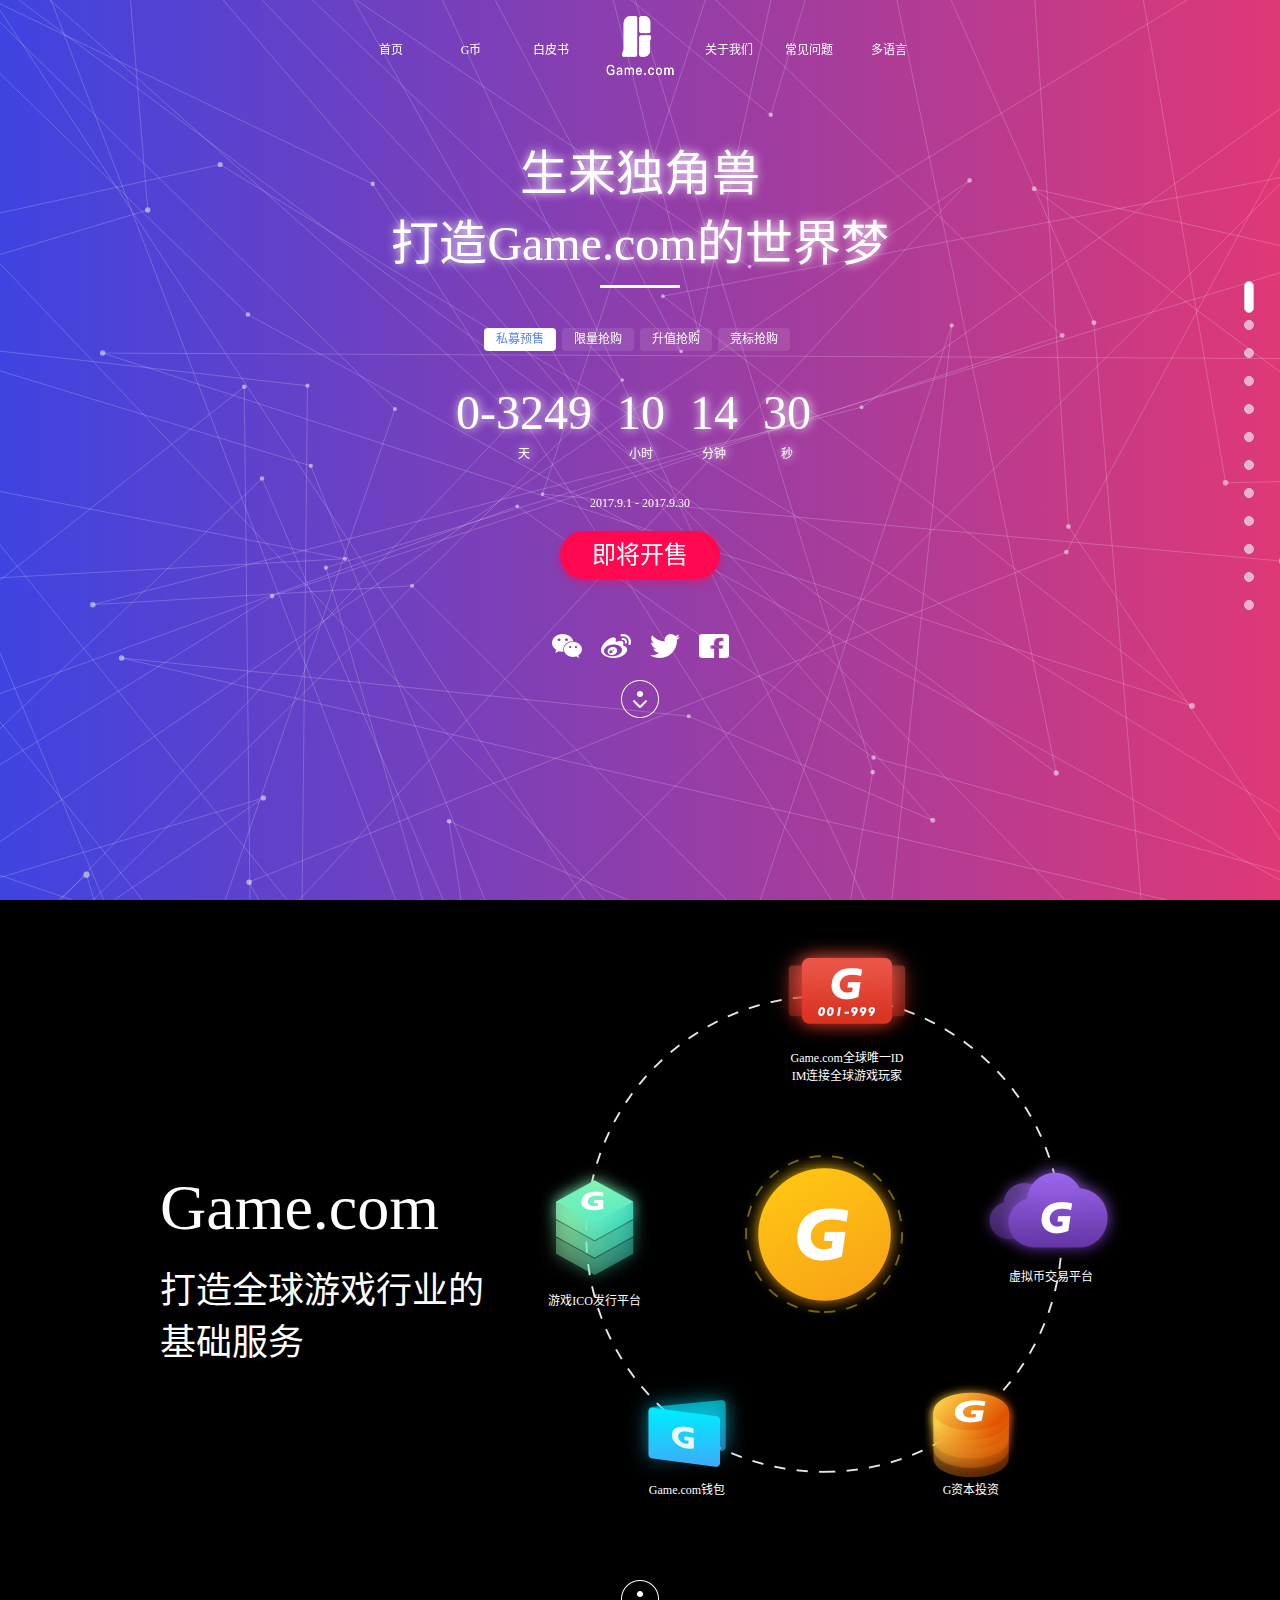
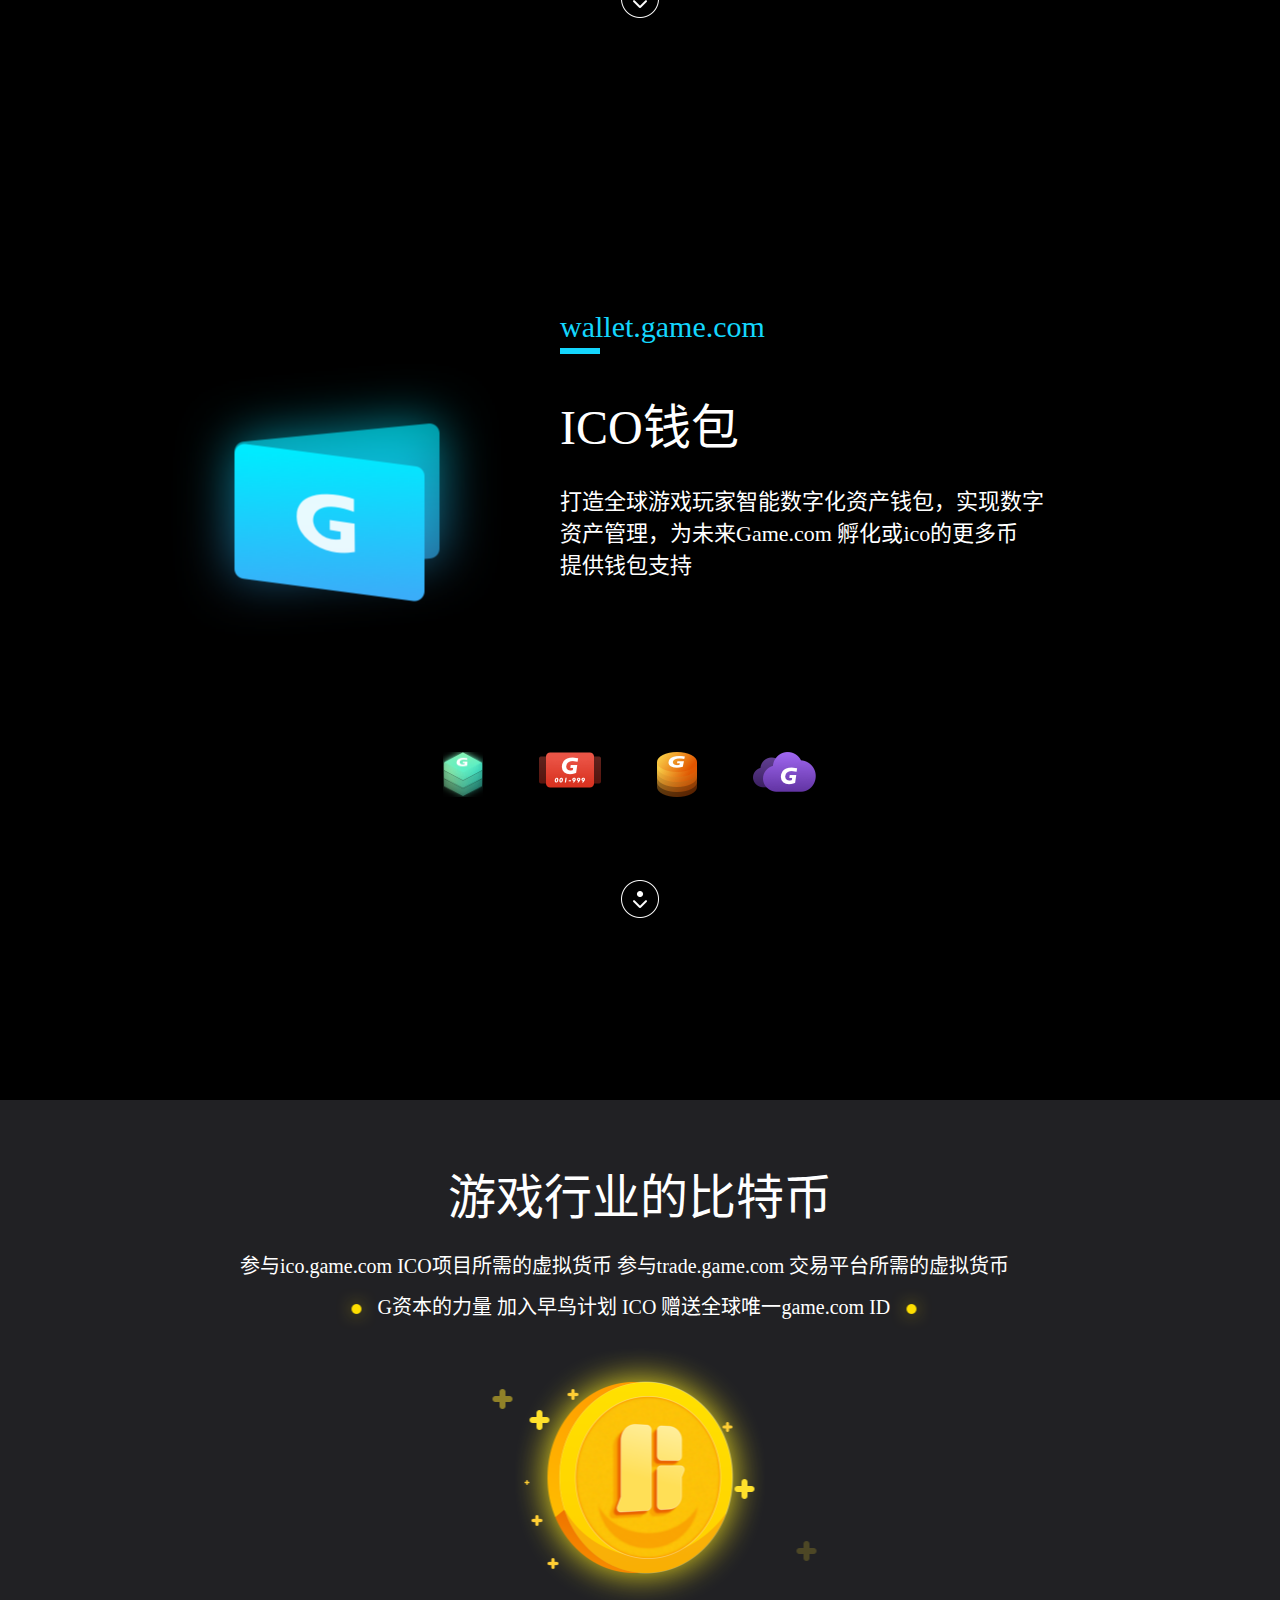
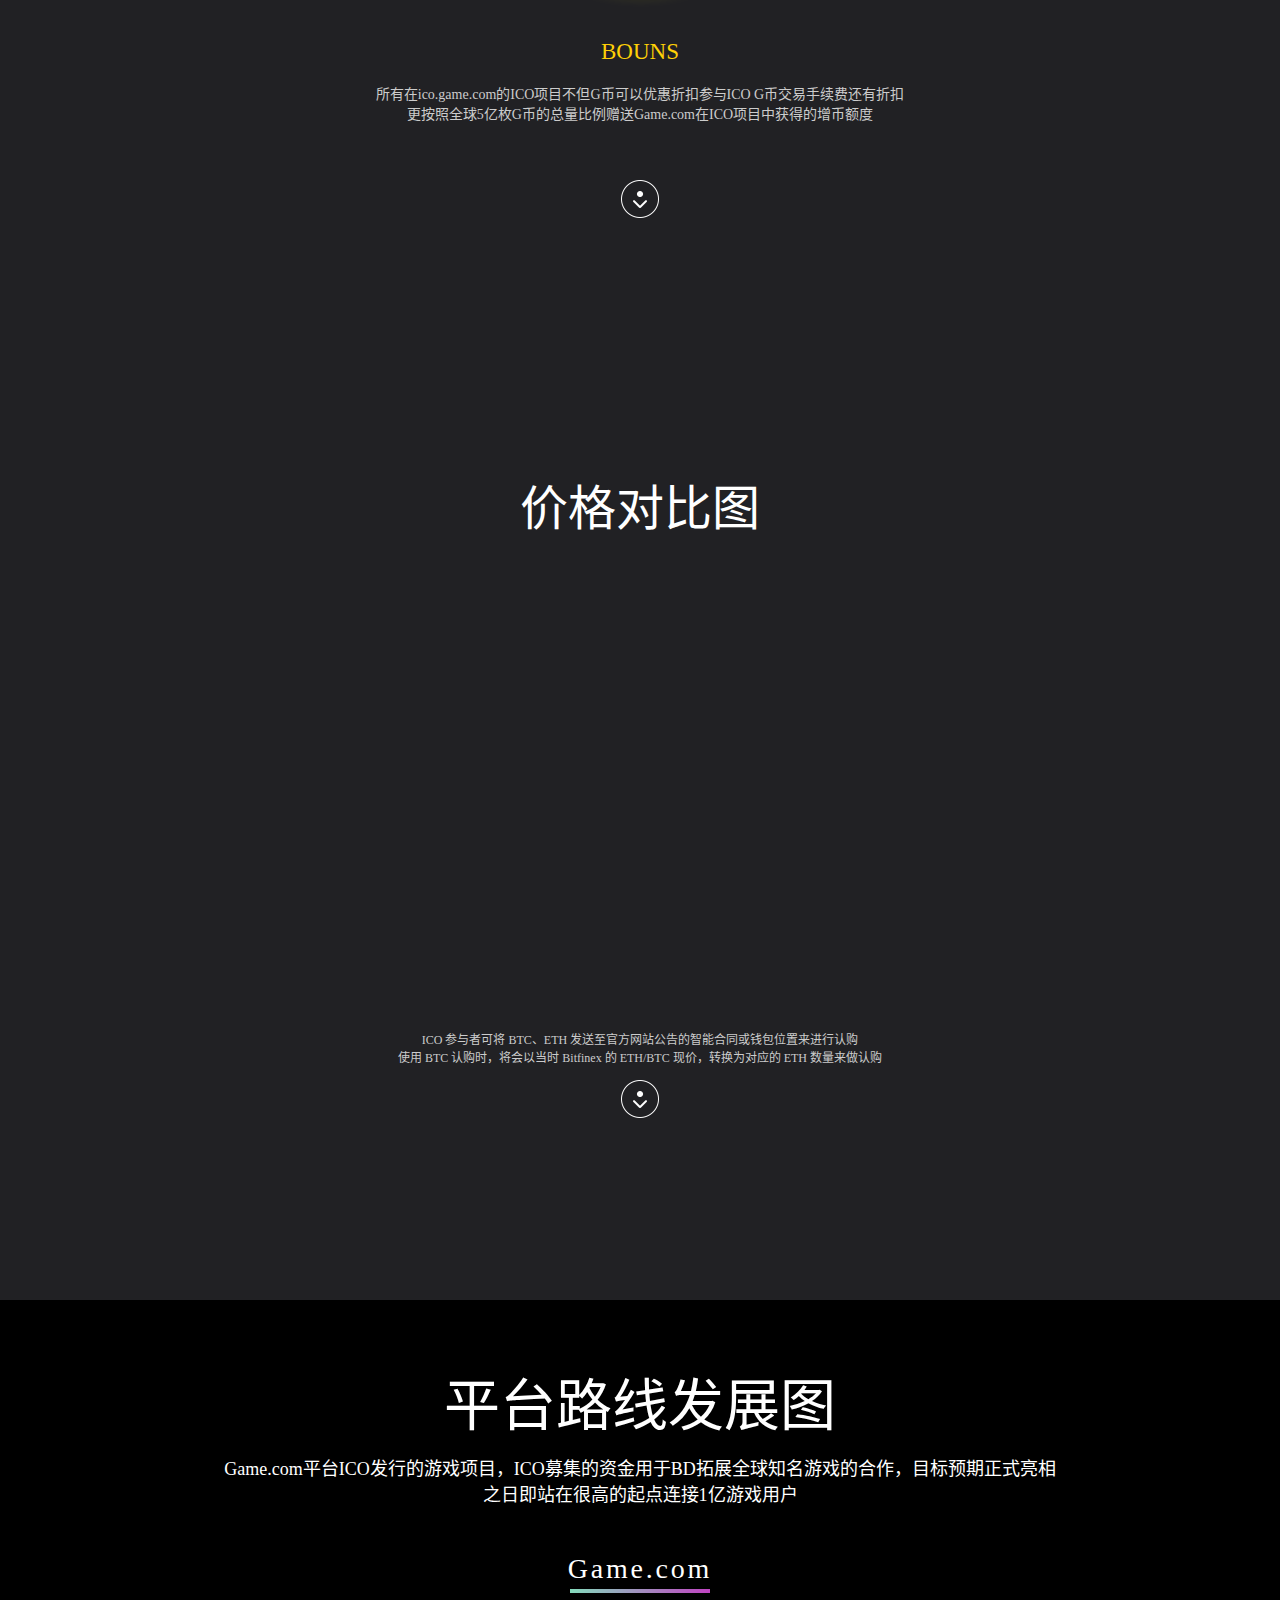
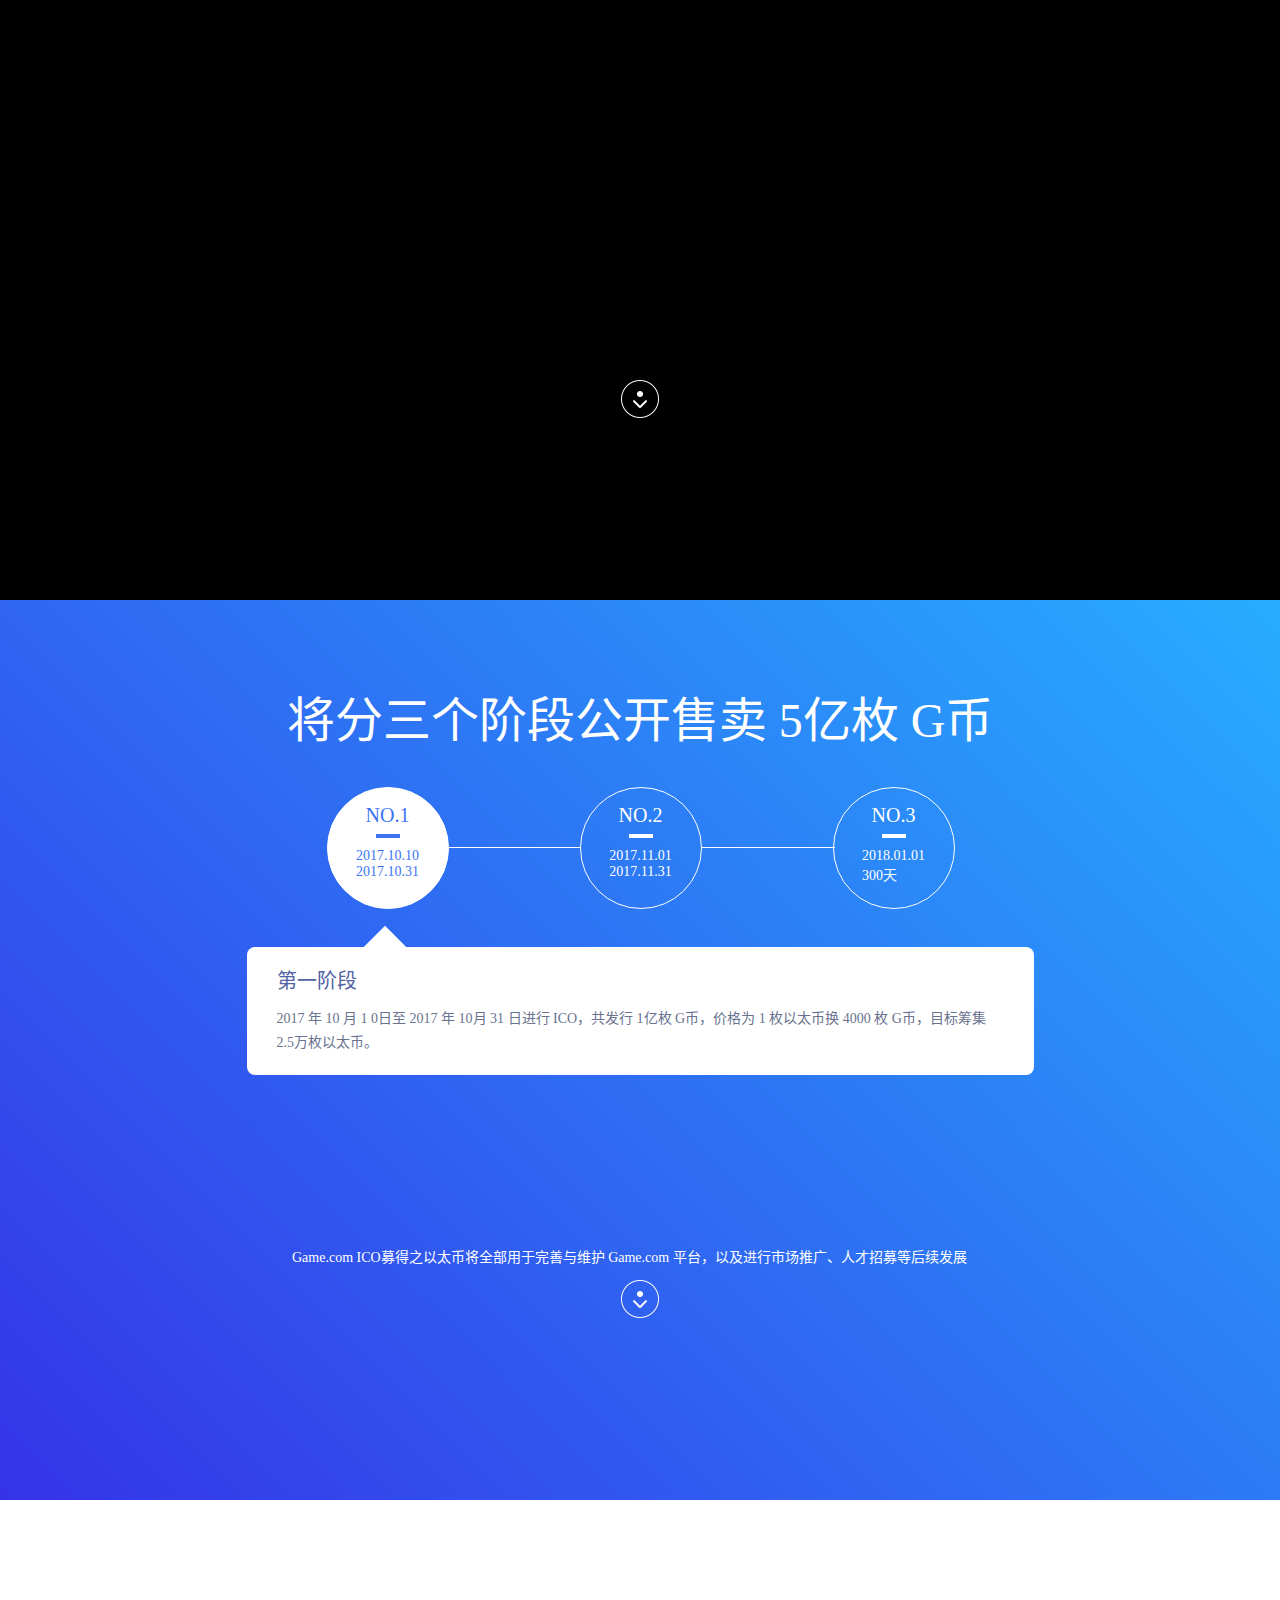
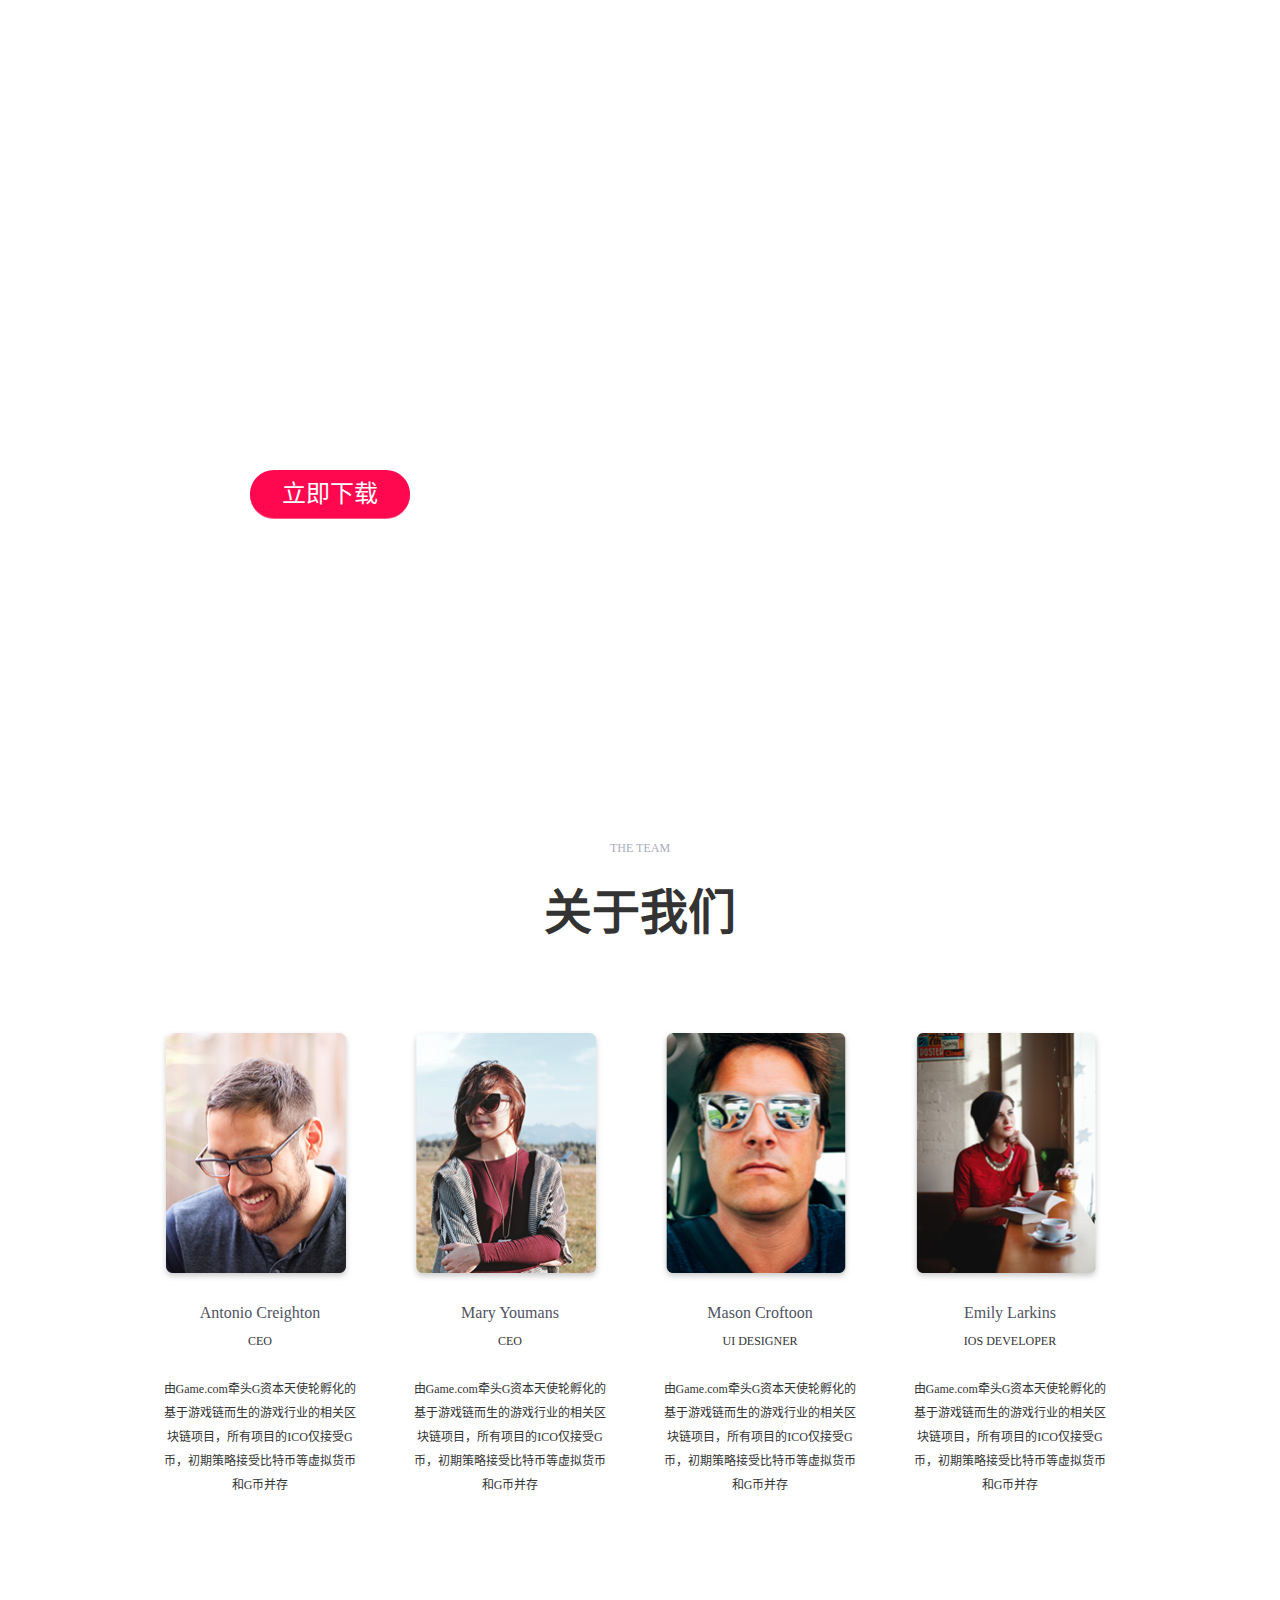
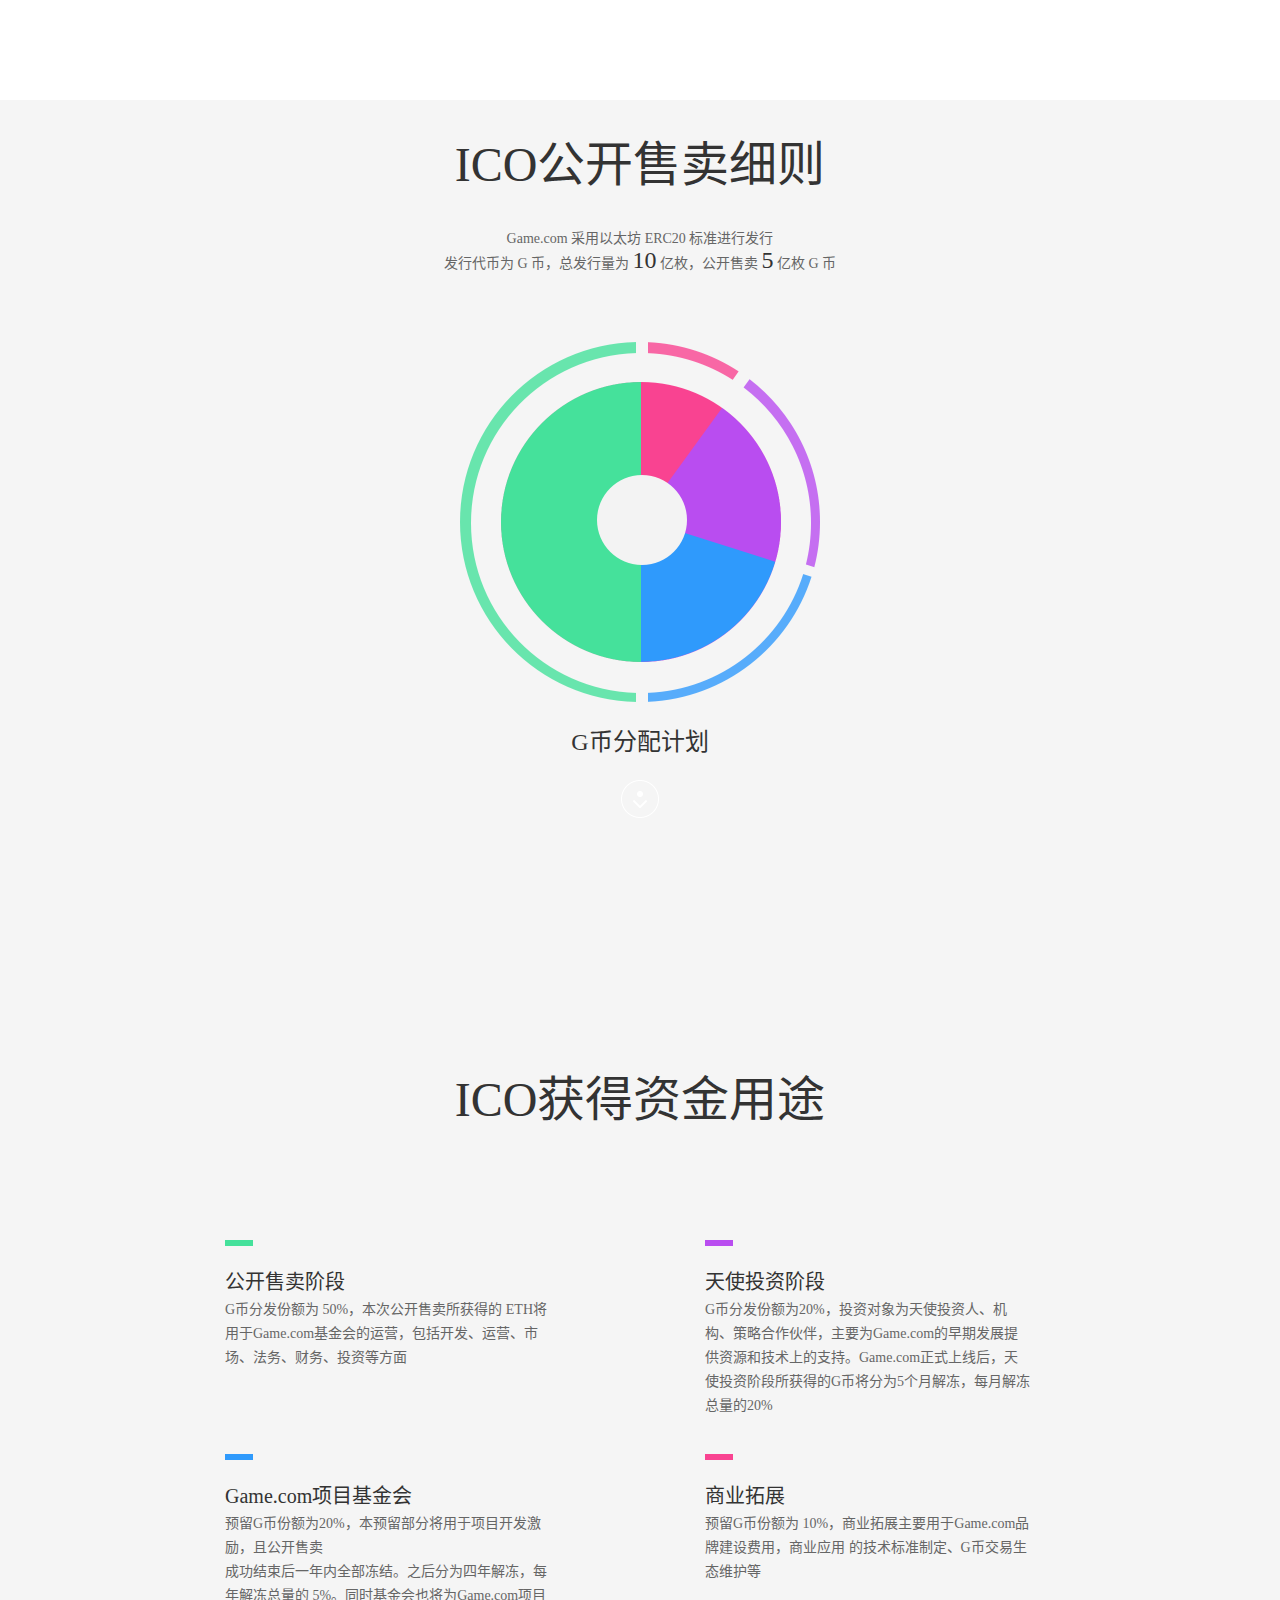
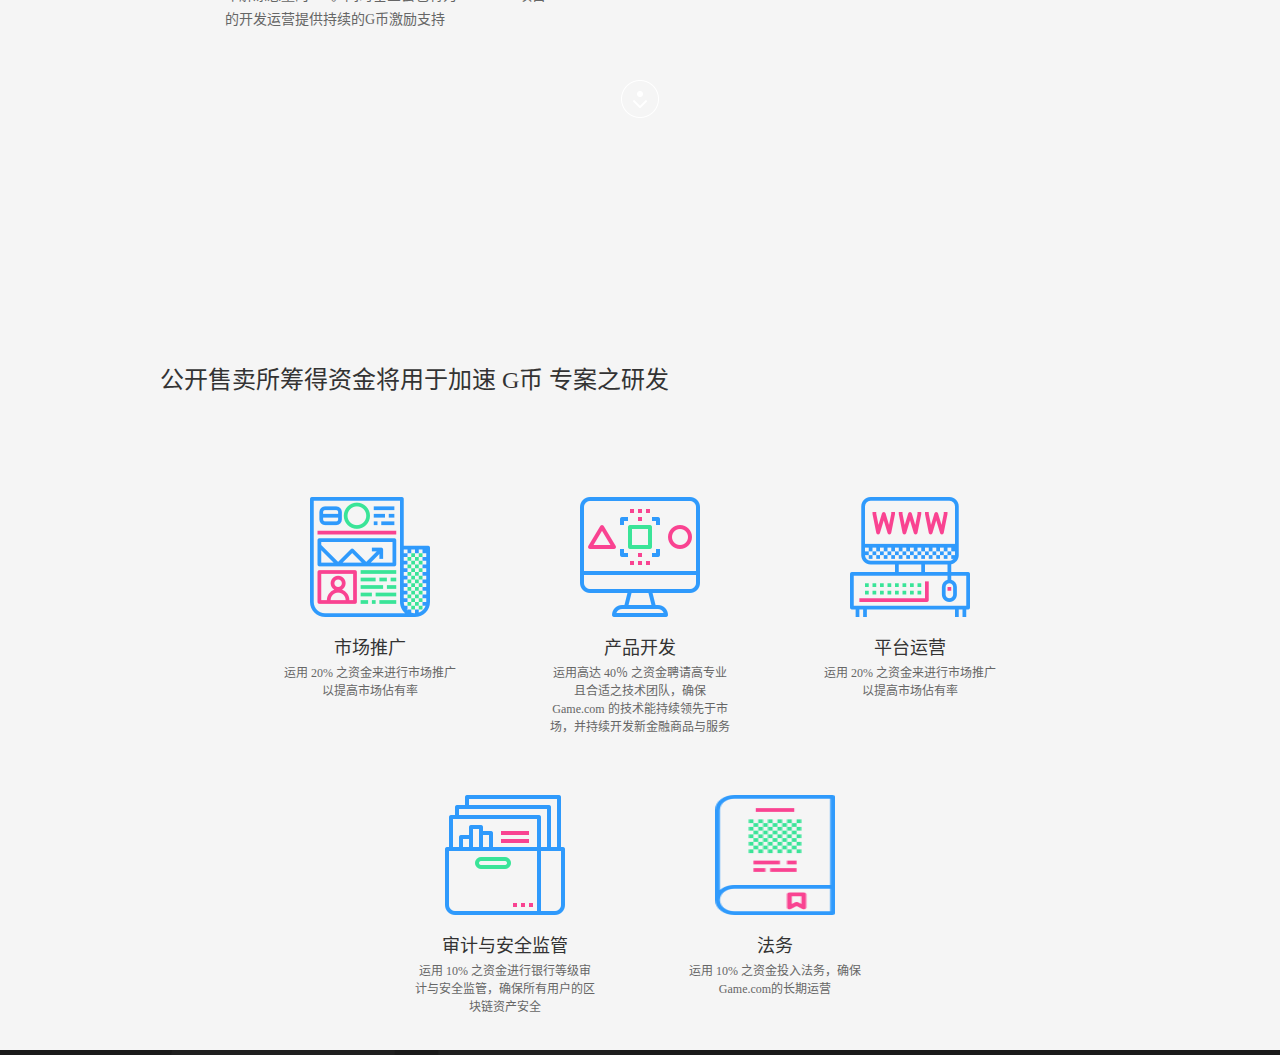
==== test.html @ 000123cc "修改首页无法点击bug" ====
<!DOCTYPE html><html lang="zh-CN"><head>    <meta charset="utf-8">    <title>Game.com</title>    <link rel="shortcut icon" href="img/bitbug_favicon.ico" />    <link rel="stylesheet" href="lib/jquery.fullPage.css">    <link rel="stylesheet" href="css/index.css">    <link rel="stylesheet" href="css/edit.css">    <link rel="stylesheet" href="lib/eff/css/canvasEff.css">    <script src="lib/jquery.min.js"></script>    <script src="js/jquery-ui-1.10.3.min.js"></script>    <script src="js/jquery.fullPage.min.js"></script>    <!--特效引用部分-->    <script src="lib/eff/js/three.min.js"></script>    <script src="lib/eff/js/projector.js"></script>    <script src="lib/eff/js/canvas-renderer.js"></script></head><body style="font-family: 'PingFang SC'"><!--第一屏--><div class="section section1 canvas-wrap" id="section0">    <div class="canvas-content w">        <ul class="clearfix nav1">            <li><a href="javascript:;">首页</a></li>            <li><a href="#page3">G币</a></li>            <li><a href="#page8">白皮书</a></li>            <li class="logo">                <a href="javascript:;" class="clearfix">                    <img src="img/index_img/logo.png" height="60" width="68"/>                </a>            </li>            <li><a href="#page9">关于我们</a></li>            <li><a href="javascript:;">常见问题</a></li>            <li><a href="javascript:;">多语言</a></li>        </ul>        <p class="a">            生来独角兽<br>打造Game.com的世界梦            <span class="line"></span>        </p>        <div class="buy a">            <ul class="clearfix a">                <li class="buy1 active" data-type="1">私募预售</li>                <li class="buy2" data-type="2">限量抢购</li>                <li class="buy3" data-type="3">升值抢购</li>                <li class="buy4" data-type="4">竞标抢购</li>            </ul>        </div>        <div class="time" style="font-family: 'Gill Sans'">            <ul class="clearfix mmm">                <li>                    <p class="day t"></p>                    <p class="text">天</p>                </li>                <li>                    <p class="hour t"></p>                    <p class="text">小时</p>                </li>                <li>                    <p class="min t"></p>                    <p class="text">分钟</p>                </li>                <li>                    <p class="sec t"></p>                    <p class="text">秒</p>                </li>            </ul>        </div>        <div class="dur mmm">2017.9.1 - 2017.9.30</div>        <div class="buyBtn">即将开售</div>        <div class="share">            <a href="javascript:;"><img src="img/index_img/weixin.png" height="24" width="30"/></a>            <a href="javascript:;"><img src="img/index_img/weibo.png" height="24" width="30"/></a>            <a href="javascript:;"><img src="img/index_img/twitter.png" height="24" width="30"/></a>            <a href="javascript:;"><img src="img/index_img/facebook.png" height="24" width="30"/></a>        </div>        <div class="next">            <a href="#page2">                <img src="img/index_img/next.png" height="38" width="38"/>            </a>        </div>    </div>    <div id="canvas" class="gradient"></div></div><!--第二屏--><div class="section section2" id="section1">    <div class="w">        <div class="p2-t">            <p class="url" style="font-family: 'Gill Sans'">Game.com</p>            <p class="info">打造全球游戏行业的 <br>                基础服务</p>        </div>        <div class="round">            <div class="quanB">                <img class="qB" src="img/index_img/quanB.png" height="478" width="478"/>                <a class="clearfix r6" href="#">                    <img src="img/index_img/p3/center.png" height="170" width="170"/>                </a>                <div class="quanS"><img class="qS" src="img/index_img/quanS.png" height="158" width="159"/>                </div>            </div>            <a class="clearfix r1" href="#page3">                <img src="img/index_img/p3/game.png" height="113" width="164"/>                <p>                    Game.com全球唯一ID <br>                    IM连接全球游戏玩家                </p>            </a>            <a class="clearfix r2" href="#page3">                <img src="img/index_img/p3/cloud.png" height="112" width="149"/>                <p>                    虚拟币交易平台                </p>            </a>            <a class="clearfix r3" href="#page3">                <img src="img/index_img/p3/trade.png" height="99" width="98"/>                <p>                    G资本投资                </p>            </a>            <a class="clearfix r4" href="#page3">                <img src="img/index_img/p3/wallet.png" height="103" width="124"/>                <p>                    Game.com钱包                </p>            </a>            <a class="clearfix r5" href="#page3">                <img src="img/index_img/p3/platform.png" height="127" width="115"/>                <p>                    游戏ICO发行平台                </p>            </a>        </div>    </div>    <div class="next">        <a href="#page3">            <img src="img/index_img/next.png" height="38" width="38"/>        </a>    </div></div><!--第三屏--><div class="section section3" id="section2">    <div class="w clearfix">        <!--1-->        <div class="detail dt-wallet">            <div class="logo">                <img src="img/index_img/logo2/wallet.png" height="273" width="333"/>            </div>            <div class="url">                wallet.game.com                <div class="line"></div>            </div>            <div class="title">                ICO钱包            </div>            <div class="info">                打造全球游戏玩家智能数字化资产钱包，实现数字                <br>                资产管理，为未来Game.com 孵化或ico的更多币                <br>                提供钱包支持            </div>        </div>        <!--2-->        <div class="detail dt-ico des">            <div class="logo">                <img src="img/index_img/logo2/ico.png" height="328" width="294"/>            </div>            <div class="url" style="color: #64EEBE">                ico.game.com                <div class="line" style="background-color: #64EEBE"></div>            </div>            <div class="title">                游戏ICO平台            </div>            <div class="info">                由Game.com牵头G资本天使轮孵化的基于游戏链 <br>                而生的游戏行业的相关区块链项目，所有项目的 <br>                ICO仅接受G币，初期策略接受比特币等虚拟货币 <br>                和G币并存，但G币有8-9折优惠特权            </div>        </div>        <!--3-->        <div class="detail dt-im des">            <div class="logo">                <img src="img/index_img/logo2/im.png" height="242" width="350"/>            </div>            <div class="url" style="color: #E95344">                im.game.com                <div class="line" style="background-color: #E95344"></div>            </div>            <div class="title">                基于游戏链            </div>            <div class="info">                Game.com IM 乐乐 - 游戏连接你我。发出BP，打 <br>                造全球最大游戏IM，用Game.com全球唯一i <br>                d统一全球游戏玩家。连接全球Game Connect，成为 <br>                h5手游的最大分发中心。该项目由G资本领投，并 <br>                在游戏链的ICO平台上进行ICO，发行Game币同 <br>                步在游戏链的交易平台实现同步可交易。            </div>        </div>        <!--4-->        <div class="detail dt-vc des">            <div class="logo">                <img src="img/index_img/logo2/vc.png" height="210" width="210"/>            </div>            <div class="url" style="color: #F7BC3D">                vc.game.com                <div class="line" style="background-color: #F7BC3D"></div>            </div>            <div class="title">                投资布局            </div>            <div class="info">                G资本投资游戏专项投资基金：投资游戏行业的相 <br>                关项目和游戏，为Game.com游戏链持续不断的增 <br>                加价值。            </div>        </div>        <!--5-->        <div class="detail dt-trade des">            <div class="logo">                <img src="img/index_img/logo2/trade.png" height="239" width="320"/>            </div>            <div class="url" style="color: #691BD6">                trade.game.com                <div class="line" style="background-color: #691BD6"></div>            </div>            <div class="title">                交易平台            </div>            <div class="info">                打造全球游戏数字化资产的交易平台，当然也支持 <br>                比特币等主旋律虚拟货币，支持自身G币的交易， <br>                以及为未来Game.com 孵化或ico的更多币提供交 <br>                易支持服务（此处孵化ico的项目币主推G币作为主 <br>                流虚拟货币进行交易）。与海内外各交易平台形成 <br>                共生共赢的关系基础。            </div>        </div>        <div class="list clearfix">            <div class="wallet des" id="icon_wallet">                <img src="img/index_img/logo3/wallet.png" height="43" width="49"/>            </div>            <div class="ic" id="icon_ico">                <img src="img/index_img/logo3/ico.png" height="45" width="40"/></div>            <div class="im" id="icon_im">                <img src="img/index_img/logo3/im.png" height="36" width="62"/>            </div>            <div class="vc" id="icon_vc">                <img src="img/index_img/logo3/vc.png" height="45" width="40"/>            </div>            <div class="trade" id="icon_trade">                <img src="img/index_img/logo3/trade.png" height="40" width="63"/>            </div>        </div>    </div>    <div class="next">        <a href="#page4">            <img src="img/index_img/next.png" height="38" width="38"/>        </a>    </div></div><!--第四屏--><div class="section section4" id="section3">    <div class="w clearfix">        <div class="title">            游戏行业的比特币        </div>        <div class="info1">            参与ico.game.com ICO项目所需的虚拟货币 参与trade.game.com 交易平台所需的虚拟货币        </div>        <div class="info2">            <img src="img/whitepage/yellowDot.png" height="42" width="42"/>G资本的力量 加入早鸟计划 ICO 赠送全球唯一game.com            ID<img src="img/whitepage/yellowDot.png" height="42" width="42"/>        </div>        <div class="coin">            <img src="img/whitepage/byteCoin.png" height="261"/>            <img class="b b1" src="img/whitepage/bling/b1.png" height="20" width="20"/>            <img class="b b2" src="img/whitepage/bling/b2.png" height="5" width="5"/>            <img class="b b3" src="img/whitepage/bling/b3.png" height="11" width="11"/>            <img class="b b4" src="img/whitepage/bling/b4.png" height="20" width="20"/>            <img class="b b5" src="img/whitepage/bling/b5.png" height="11" width="11"/>            <img class="b b6" src="img/whitepage/bling/b6.png" height="11" width="11"/>            <img class="b b7" src="img/whitepage/bling/b7.png" height="10" width="10"/>            <img class="b b8" src="img/whitepage/bling/b8.png" height="20" width="20"/>            <img class="b b9" src="img/whitepage/bling/b9.png" height="20" width="20"/>        </div>        <div class="info3">            BOUNS        </div>        <div class="info4">            所有在ico.game.com的ICO项目不但G币可以优惠折扣参与ICO G币交易手续费还有折扣 <br>            更按照全球5亿枚G币的总量比例赠送Game.com在ICO项目中获得的增币额度        </div>        <div class="next">            <a href="#page5">                <img src="img/index_img/next.png" height="38" width="38"/>            </a>        </div>    </div></div><!--第五屏--><div class="section section5" id="section4">    <div class="w clearfix">        <div class="title">            价格对比图        </div>        <div class="charts">            <div class="tc">                <img src="img/table/t1.png" height="389" width="40"/>                <img src="img/table/t2.png" height="299" width="40"/>                <img src="img/table/t3.png" height="189" width="40"/>                <img src="img/table/t4.png" height="104" width="40"/>                <img src="img/table/t5.png" height="59" width="40"/>                <img src="img/table/t6.png" height="69" width="40"/>                <img src="img/table/t7.png" height="104" width="40"/>                <img src="img/table/t8.png" height="204" width="40"/>                <img src="img/table/t9.png" height="299" width="40"/>                <img src="img/table/t10.png" height="389" width="40"/>            </div>        </div>        <div class="info">            ICO 参与者可将 BTC、ETH 发送至官方网站公告的智能合同或钱包位置来进行认购 <br>            使用 BTC 认购时，将会以当时 Bitfinex 的 ETH/BTC 现价，转换为对应的 ETH 数量来做认购        </div>        <div class="next">            <a href="#page6">                <img src="img/index_img/next.png" height="38" width="38"/>            </a>        </div>    </div></div><!--第六屏--><div class="section section6" id="section5">    <div class="w clearfix">        <div class="title">            平台路线发展图        </div>        <div class="info">            Game.com平台ICO发行的游戏项目，ICO募集的资金用于BD拓展全球知名游戏的合作，目标预期正式亮相之日即站在很高的起点连接1亿游戏用户        </div>        <div class="url" style="font-family: 'Gill Sans'">            Game.com        </div>        <div class="line">            <img src="img/index_img/line-g.png" height="4" width="140"/>        </div>    </div>    <div class="route f">        <div class="wl">            <img src="img/whitepage/wanL.png" height="96" width="1440"/>        </div>        <div class="stT st1">            <img src="img/whitepage/arrT.png" height="142" width="5"/>            <div class="info1">                2017.8            </div>            <div class="info2">                启动阶段            </div>        </div>        <div class="stB st2">            <img src="img/whitepage/arrB.png" height="136" width="5"/>            <div class="info1">                2017.9            </div>            <div class="info2">                ICO官网预热发布上线            </div>        </div>        <div class="stT st3">            <img src="img/whitepage/arrT.png" height="142" width="5"/>            <div class="info1">                2017.10            </div>            <div class="info2">                G资本正式运作            </div>        </div>        <div class="stB st4">            <img src="img/whitepage/arrB.png" height="136" width="5"/>            <div class="info1">                2017.12            </div>            <div class="info2">                Game.com平台发布，含ICO发行平台、虚 <br>                拟币交易平台、虚拟币钱包正式发布试运营            </div>        </div>        <div class="stT st5">            <img src="img/whitepage/arrT.png" height="142" width="5"/>            <div class="info1">                2018.1.1            </div>            <div class="info2">                Game.com平台全球正式运营            </div>        </div>        <div class="stB st6">            <img src="img/whitepage/arrB.png" height="136" width="5"/>            <div class="info1">                2018.3.15            </div>            <div class="info2">                Game.com IM连接全球游戏玩家 <br>                试运营版本发布            </div>        </div>        <div class="stT st7">            <img src="img/whitepage/arrT.png" height="142" width="5"/>            <div class="info1">                2018.8.8            </div>            <div class="info2">                Game.com IM连接全球游戏玩家 <br>                正式发布通过G资本孵化投资 <br>                的游戏            </div>        </div>    </div>    <div class="next">        <a href="#page7">            <img src="img/index_img/next.png" height="38" width="38"/>        </a>    </div></div><!--第七屏--><div class="section section7" id="section6">    <div class="w clearfix">        <div class="title">            将分三个阶段公开售卖 5亿枚 G币        </div>        <div class="sel">            <div class="sel1 active">                <div class="no">                    NO.1                </div>                <div class="line"></div>                <div class="time">                    2017.10.10 <br>                    2017.10.31                </div>            </div>            <div class="sel2 sil">                <div class="no">                    NO.2                </div>                <div class="line"></div>                <div class="time">                    2017.11.01 <br>                    2017.11.31                </div>            </div>            <div class="sel3 sil">                <div class="no">                    NO.3                </div>                <div class="line"></div>                <div class="time">                    2018.01.01 <br>                    300天                </div>            </div>        </div>        <div class="line1"></div>        <div class="line2"></div>        <div class="container">            <div class="text clearfix t1 active">                <div class="title1">                    第一阶段                </div>                <div class="info">                    2017 年 10 月 1 0日至 2017 年 10月 31 日进行 ICO，共发行 1亿枚 G币，价格为 1 枚以太币换 4000 枚 G币，目标筹集2.5万枚以太币。                </div>            </div>            <div class="text clearfix t2">                <div class="title1">                    第二阶段                </div>                <div class="info">                    2017 年 11 月 1 日至 2017 年 11月 31 日进行 ICO，首日价格为 1 枚以太币换 3000 枚 G币，30 天内随时间线性升值至 1 枚以太币可兑换 1500 枚G币。于此期间，共发行 1亿枚 G币。                </div>            </div>            <div class="text clearfix t3">                <div class="title1">                    第三阶段                </div>                <div class="info">                    2018 年 1月 1 日起进行为期 300 天的全球公开ICO竞标。每日固定发行 100 万枚 G币，此期间共发行 3亿枚                    G币。每天的G币分配数量按照当天的总参与以太币数量进行平均分配。分配公式为：（当日投入以太币/当日总投入以太币）*100万枚G币。 每天可以购买当天及未来七天的竞标。                </div>                <div class="li">                    <ul>                        <li>若 1月 1 日有 1000 位竞标者各投入 1 枚以太币，总共收到 1000 枚以太币，则当日将由该 1000 位竞标者均分 100 万枚 G币。</li>                        <li>若 1月 1 日有 1000 位竞标者各投入 1 枚以太币，总共收到 1000 枚以太币，则当日将由该 1000 位竞标者均分 100 万枚 G币。</li>                    </ul>                </div>            </div>        </div>        <div class="tri"></div>        <div class="fu">            Game.com ICO募得之以太币将全部用于完善与维护 Game.com 平台，以及进行市场推广、人才招募等后续发展        </div>    </div>    <div class="next">        <a href="#page8">            <img src="img/index_img/next.png" height="38" width="38"/>        </a>    </div></div><!--第八屏--><div class="section section8" id="section7">    <div class="w clearfix">        <div class="title">            游戏ICO白皮书        </div>        <div class="info">            由Game.com牵头G资本天使轮孵化的基于游戏链而生的游戏行业的相关区块链项目，所有项目的ICO仅接受G币，初期策略接受比特币等虚拟货币和G币并存，但G币有8-9折优惠特权        </div>        <div class="btn">            立即下载        </div>    </div>    <div class="next">        <a href="#page9">            <img src="img/index_img/next.png" height="38" width="38"/>        </a>    </div></div><!--第九屏--><div class="section section9" id="section8">    <div class="w clearfix">        <div class="info1">            THE TEAM        </div>        <div class="info2">            关于我们        </div>        <div class="abU">            <ul class="clearfix">                <li>                    <div class="i1">                        <img src="img/whitepage/m1.png" height="252" width="192"/>                    </div>                    <div class="i2">                        Antonio Creighton                    </div>                    <div class="i3">                        CEO                    </div>                    <div class="i4">                        由Game.com牵头G资本天使轮孵化的基于游戏链而生的游戏行业的相关区块链项目，所有项目的ICO仅接受G币，初期策略接受比特币等虚拟货币和G币并存                    </div>                </li>                <li>                    <div class="i1">                        <img src="img/whitepage/m2.png" height="252" width="193"/>                    </div>                    <div class="i2">                        Mary Youmans                    </div>                    <div class="i3">                        CEO                    </div>                    <div class="i4">                        由Game.com牵头G资本天使轮孵化的基于游戏链而生的游戏行业的相关区块链项目，所有项目的ICO仅接受G币，初期策略接受比特币等虚拟货币和G币并存                    </div>                </li>                <li>                    <div class="i1">                        <img src="img/whitepage/m3.png" height="252" width="192"/>                    </div>                    <div class="i2">                        Mason Croftoon                    </div>                    <div class="i3">                        UI DESIGNER                    </div>                    <div class="i4">                        由Game.com牵头G资本天使轮孵化的基于游戏链而生的游戏行业的相关区块链项目，所有项目的ICO仅接受G币，初期策略接受比特币等虚拟货币和G币并存                    </div>                </li>                <li>                    <div class="i1">                        <img src="img/whitepage/m4.png" height="252" width="192"/>                    </div>                    <div class="i2">                        Emily Larkins                    </div>                    <div class="i3">                        IOS DEVELOPER                    </div>                    <div class="i4">                        由Game.com牵头G资本天使轮孵化的基于游戏链而生的游戏行业的相关区块链项目，所有项目的ICO仅接受G币，初期策略接受比特币等虚拟货币和G币并存                    </div>                </li>            </ul>        </div>        <div class="next">            <a href="#page10">                <img src="img/index_img/next.png" height="38" width="38"/>            </a>        </div>    </div></div><!--第十屏--><div class="section section10" id="section9">    <div class="container">        <div class="info1">            ICO公开售卖细则        </div>        <div class="info">            Game.com 采用以太坊 ERC20 标准进行发行 <br>            发行代币为 G 币，总发行量为 <span>10</span> 亿枚，公开售卖 <span>5</span> 亿枚 G 币        </div>        <div class="info2">            <img src="img/table/chart.png" height="360" width="360"/>            <img class="t t1" src="img/whitepage/list/t1.png" height="100" width="171"/>            <img class="t t2" src="img/whitepage/list/t2.png" height="52" width="170"/>            <img class="t t3" src="img/whitepage/list/t3.png" height="54" width="168"/>            <img class="t t4" src="img/whitepage/list/t4.png" height="55" width="168"/>        </div>    </div>    <div class="next">        <a href="#page11">            <img src="img/index_img/next.png" height="38" width="38"/>        </a>    </div>    <div class="info3">        G币分配计划    </div></div><!--第十一屏--><div class="section section11" id="section10">    <div class="info1">        ICO获得资金用途    </div>    <div class="info2">        <div class="c1">            <div class="line" style="background-color:#45E19B"></div>            <div class="t1">公开售卖阶段</div>            <div class="t2">                G币分发份额为 50%，本次公开售卖所获得的 ETH将用于Game.com基金会的运营，包括开发、运营、市场、法务、财务、投资等方面            </div>        </div>        <div class="c2">            <div class="line" style="background-color:#B94DF0"></div>            <div class="t1">天使投资阶段</div>            <div class="t2">                G币分发份额为20%，投资对象为天使投资人、机构、策略合作伙伴，主要为Game.com的早期发展提供资源和技术上的支持。Game.com正式上线后，天使投资阶段所获得的G币将分为5个月解冻，每月解冻总量的20%            </div>        </div>        <div class="c3">            <div class="line" style="background-color:#2F9AFC"></div>            <div class="t1">Game.com项目基金会</div>            <div class="t2">                预留G币份额为20%，本预留部分将用于项目开发激励，且公开售卖 <br>                成功结束后一年内全部冻结。之后分为四年解冻，每年解冻总量的 5%。同时基金会也将为Game.com项目的开发运营提供持续的G币激励支持            </div>        </div>        <div class="c4">            <div class="line" style="background-color:#F94391"></div>            <div class="t1">商业拓展</div>            <div class="t2">                预留G币份额为 10%，商业拓展主要用于Game.com品牌建设费用，商业应用                的技术标准制定、G币交易生态维护等            </div>        </div>    </div>    <div class="next">        <a href="#page12">            <img src="img/index_img/next.png" height="38" width="38"/>        </a>    </div></div><!--第十二屏--><div class="section section12" id="section11">    <div class="container1">        <div class="wa clearfix">            <div class="info1">                公开售卖所筹得资金将用于加速 G币 专案之研发            </div>            <div class="info2">                <div class="use use1">                    <img src="img/use/u1.png" height="120" width="120"/>                    <div class="p1">                        市场推广                    </div>                    <div class="p2">                        运用 20% 之资金来进行市场推广以提高市场佔有率                    </div>                </div>                <div class="use use2">                    <img src="img/use/u2.png" height="120" width="120"/>                    <div class="p1">                        产品开发                    </div>                    <div class="p2">                        运用高达 40％ 之资金聘请高专业且合适之技术团队，确保 Game.com 的技术能持续领先于市场，并持续开发新金融商品与服务                    </div>                </div>                <div class="use use3">                    <img src="img/use/u3.png" height="120" width="120"/>                    <div class="p1">                        平台运营                    </div>                    <div class="p2">                        运用 20% 之资金来进行市场推广以提高市场佔有率                    </div>                </div>                <br>                <div class="use use4">                    <img src="img/use/u4.png" height="120" width="120"/>                    <div class="p1">                        审计与安全监管                    </div>                    <div class="p2">                        运用 10% 之资金进行银行等级审计与安全监管，确保所有用户的区块链资产安全                    </div>                </div>                <div class="use use5">                    <img src="img/use/u5.png" height="120" width="120"/>                    <div class="p1">                        法务                    </div>                    <div class="p2">                        运用 10% 之资金投入法务，确保Game.com的长期运营                    </div>                </div>            </div>            <div class="footer">                <div class="bgg clearfix">                    <img src="img/use/Group 38.png" height="400" width="476"/>                </div>                <div class="logo">                    <img src="img/use/logo.png" height="204" width="170"/>                </div>                <div class="sele clearfix">                    <a href="javascript:;">购买G币</a>                    <a href="#page4">关于G币</a>                    <a href="#page8">白皮书</a>                    <a href="#page9">团队介绍</a>                    <a href="javascript:;">常见问题</a>                </div>                <div class="cpr">                    Copyright ©2017 Game.com. All Rights Reserved.                </div>            </div>        </div>    </div></div><script src="lib/eff/js/3d-lines-animation.js"></script><script src="lib/eff/js/color.js"></script><script>    $(document).ready(function () {        var only5 = 1;        var only6 = 1;        var only10 = 1;        $.fn.fullpage({            anchors: ['page1', 'page2', 'page3', 'page4', 'page5', "page6", "page7", "page8", "page9", "page10", "page11","page12"],            navigation : true,            afterLoad: function (anchorLink, index) {                if (index == 5) {                    var $imgs = $(".tc img");                    // 这里写滑动之后的特效                    if(only5) {                        $imgs.each(function (index, item) {                            item.style.bottom = -item.height + "px";                            setTimeout(function () {                                $(item).animate({bottom:0},700)                            },index * 30)                        });                        only5 = 0;                    }                };                if (index == 6) {                    var $wl = $(".wl");                    var $st1 = $(".route .st1");                    var $st2 = $(".route .st2");                    var $st3 = $(".route .st3");                    var $st4 = $(".route .st4");                    var $st5 = $(".route .st5");                    var $st6 = $(".route .st6");                    var $st7 = $(".route .st7");                    if(only6) {                        $wl.animate({width:"100%"},1500,"linear",function () {                            $st1.fadeIn(300)                                .next().delay(500).fadeIn(300)                                .next().delay(1000).fadeIn(300)                                .next().delay(1500).fadeIn(300)                                .next().delay(2000).fadeIn(300)                                .next().delay(2500).fadeIn(300)                                .next().delay(3000).fadeIn(300)                        });                        only6 = 0;                    }                };                if (index == 10) {                    if(only10) {                        $("#section9 .t1").fadeIn(300)                            .next().delay(500).fadeIn(300)                            .next().delay(1000).fadeIn(300)                            .next().delay(1500).fadeIn(300);                        only10 = 0;                    }                }            },            onLeave: function (index, direction) {            }        });    });</script><script src="js/texiao.js"></script></body></html>
---- css/index.css ----
body,
ol,
ul,
h1,
h2,
h3,
h4,
h5,
h6,
p,
th,
td,
dl,
dd,
form,
fieldset,
legend,
input,
textarea,
select {
  margin: 0;
  padding: 0;
}
body {
  font: 12px "宋体", "Arial Narrow", HELVETICA;
  background: #fff;
  -webkit-text-size-adjust: 100%;
}
a {
  color: #fff;
  text-decoration: none;
}
a:hover {
  color: #fff;
}
em {
  font-style: normal;
}
li {
  list-style: none;
}
img {
  border: 0;
  vertical-align: middle;
}
table {
  border-collapse: collapse;
  border-spacing: 0;
}
p {
  word-wrap: break-word;
}
.w {
  margin: 0 auto;
  width: 960px;
  height: 100%;
}
.a {
  margin: 0 auto;
}
.f {
  width: 100%;
}
.clearfix {
  zoom: 1;
}
/*==for IE6/7 Maxthon2==*/
.clearfix :after {
  clear: both;
  content: '.';
  display: block;
  width: 0;
  height: 0;
  visibility: hidden;
}
.section {
  height: 100% !important;
  overflow: hidden;
}
#section0 {
  background-color: skyblue;
}
#section0 #canvas {
  width: 100%;
  height: 100%;
}
#section0 .canvas-content {
  width: 100%;
  height: 100%;
  padding-top: 0;
  position: relative;
}
#section0 .canvas-content .nav1 {
  height: 100px;
  margin: 0 auto;
  line-height: 100px;
  text-align: center;
  display: inline-block;
  background: url(http://ic.game.com/img/index_img/icon-nav.png) no-repeat;
  background-position-x: 14px;
  background-position-y: 48px;
  transition: all 1s;
}
#section0 .canvas-content .nav1 li {
  text-align: center;
  display: inline-block;
  width: 80px;
  float: left;
}
#section0 .canvas-content .nav1 li a {
  width: 100%;
  height: 100%;
  display: block;
  color: #fff;
  font-weight: 300;
}
#section0 .canvas-content .nav1 li a:hover {
  background-color: transparent;
}
#section0 .canvas-content .nav1 li a img {
  margin-bottom: 10px;
}
#section0 .canvas-content .nav1 li a:hover {
  text-decoration: none;
}
#section0 .canvas-content .nav1 .logo {
  width: 98px;
}
#section0 .canvas-content p {
  font-size: 48px;
  margin-top: 30px;
  position: relative;
  font-weight: 500;
  text-shadow: 1px 0 10px white;
}
#section0 .canvas-content p .line {
  width: 80px;
  height: 3px;
  background-color: #fff;
  position: absolute;
  left: 50%;
  margin-left: -40px;
  bottom: -14px;
}
#section0 .canvas-content .buy ul {
  text-align: center;
  display: inline-block;
  margin-top: 54px;
}
#section0 .canvas-content .buy ul li {
  text-align: center;
  width: 72px;
  height: 23px;
  line-height: 23px;
  border-radius: 4px;
  background-color: rgba(255, 255, 255, 0.1);
  float: left;
  font-size: 12px;
  margin-right: 6px;
  display: inline-block;
  cursor: pointer;
  font-weight: lighter;
}
#section0 .canvas-content .buy ul li:hover {
  background-color: rgba(255, 255, 255, 0.5);
}
#section0 .canvas-content .buy ul li.active {
  background-color: white;
  color: #5C84EE;
}
#section0 .canvas-content .time ul {
  display: inline-block;
  text-align: center;
  margin-left: 12px;
}
#section0 .canvas-content .time ul li {
  display: inline-block;
  text-align: center;
  float: left;
  margin-right: 25px;
}
#section0 .canvas-content .time ul li .t {
  font-size: 48px;
}
#section0 .canvas-content .time ul li .text {
  font-size: 12px;
  margin-top: 4px;
  font-weight: lighter;
}
#section0 .canvas-content .dur {
  font-size: 12px;
  margin-top: 30px;
  font-weight: lighter;
}
#section0 .canvas-content .buyBtn {
  width: 160px;
  height: 48px;
  border-radius: 24px;
  background-color: #FF0850;
  font-size: 24px;
  text-align: center;
  line-height: 48px;
  display: inline-block;
  margin-top: 20px;
  font-weight: 200;
  cursor: pointer;
  box-shadow: 0 4px 8px 0 rgba(255, 0, 74, 0.4);
}
#section0 .canvas-content .share {
  margin-top: 55px;
}
#section0 .canvas-content .share a {
  margin-left: 8px;
  margin-right: 8px;
}
#section1 {
  background-image: url(http://ic.game.com/img/index_img/img2.png);
  -webkit-background-size: cover;
  background-size: cover;
}
#section1 .w {
  position: relative;
  height: 100%;
}
#section1 .w .p2-t {
  position: absolute;
  top: 271px;
}
#section1 .w .p2-t .url {
  font-size: 64px;
  font-weight: 500;
}
#section1 .w .p2-t .info {
  margin-top: 16px;
  font-size: 36px;
  font-weight: 500;
}
#section1 .w .round {
  width: 550px;
  height: 550px;
  position: absolute;
  left: 425px;
  top: 95px;
}
#section1 .w .round .quanB {
  position: absolute;
}
#section1 .w .round .quanB .r6 {
  position: absolute;
  top: 50%;
  left: 50%;
  margin-top: -85px;
  margin-left: -85px;
}
#section1 .w .round .quanB .quanS {
  position: absolute;
  top: 50%;
  left: 50%;
  margin-top: -79px;
  margin-left: -79px;
}
#section1 .w .round .quanB .qB {
  animation: zhuan 30s infinite linear;
}
#section1 .w .round .quanB .qS {
  animation: zhuan2 10s infinite linear;
}
#section1 .w .round a {
  position: absolute;
  z-index: 2;
  text-align: center;
}
#section1 .w .round a p {
  color: #fff;
  position: absolute;
  font-size: 12px;
  left: 50%;
  transform: translateX(-50%);
  width: 120px;
  font-weight: 200;
}
#section1 .w .round .r1 {
  top: -60px;
  left: 180px;
}
#section1 .w .round .r2 {
  top: 160px;
  right: 10px;
}
#section1 .w .round .r3 {
  right: 115px;
  bottom: 65px;
}
#section1 .w .round .r4 {
  bottom: 65px;
  left: 40px;
}
#section1 .w .round .r5 {
  top: 169px;
  left: -48px;
}
#section2 {
  background-image: url(http://ic.game.com/img/index_img/img3.png);
  background-size: cover;
}
#section2 .w {
  height: 100%;
  position: relative;
}
#section2 .w .detail {
  width: 100%;
  height: 100%;
}
#section2 .w .detail .logo {
  position: absolute;
  left: 177px;
  top: 300px;
  transform: translateX(-50%) translateY(-50%);
}
#section2 .w .detail .url {
  font-size: 30px;
  color: #14D6FD;
  position: absolute;
  top: 110px;
  left: 400px;
}
#section2 .w .detail .url .line {
  width: 40px;
  height: 6px;
  background-color: #14D6FD;
  position: absolute;
  bottom: -10px;
}
#section2 .w .detail .title {
  position: absolute;
  font-size: 48px;
  left: 400px;
  top: 188px;
}
#section2 .w .detail .info {
  position: absolute;
  font-size: 22px;
  left: 400px;
  top: 283px;
  font-weight: 200;
}
#section2 .w .list {
  position: absolute;
  left: 283px;
  top: 552px;
}
#section2 .w .list div {
  transition: all 0.7s;
  margin-right: 56px;
  float: left;
  cursor: pointer;
}
#section2 .w .list div:hover {
  transform: scale(1.6);
}
#section3 {
  background-color: #212124;
}
#section3 .w {
  position: relative;
}
#section3 .w .title {
  font-size: 48px;
  top: 58px;
  font-weight: 500;
  position: absolute;
  left: 50%;
  transform: translateX(-50%);
}
#section3 .w .info1 {
  font-size: 20px;
  top: 150px;
  display: inline-block;
  font-weight: 100;
  position: absolute;
  left: 50%;
  transform: translateX(-50%);
  width: 800px;
}
#section3 .w .info2 {
  font-size: 20px;
  top: 188px;
  font-weight: 100;
  display: inline-block;
  position: absolute;
  left: 50%;
  transform: translateX(-50%);
  width: 609px;
}
#section3 .w .coin {
  position: absolute;
  left: 50%;
  transform: translateX(-50%);
  top: 247px;
}
#section3 .w .coin .b {
  position: absolute;
}
#section3 .w .coin .b1 {
  top: 42px;
  left: -20px;
  animation: bling 0.5s 0.15s infinite alternate;
}
#section3 .w .coin .b2 {
  top: 133px;
  left: 12px;
  animation: bling 0.5s 0.3s infinite alternate;
}
#section3 .w .coin .b3 {
  left: 19px;
  top: 168px;
  animation: bling 0.5s 0.45s infinite alternate;
}
#section3 .w .coin .b4 {
  top: 63px;
  left: 17px;
  animation: bling 0.5s 0.6s infinite alternate;
}
#section3 .w .coin .b5 {
  top: 211px;
  left: 35px;
  animation: bling 0.5s 0.75s infinite alternate;
}
#section3 .w .coin .b6 {
  left: 55px;
  top: 42px;
  animation: bling 0.5s 0.9s infinite alternate;
}
#section3 .w .coin .b7 {
  left: 210px;
  top: 75px;
  animation: bling 0.5s 1.05s infinite alternate;
}
#section3 .w .coin .b8 {
  top: 132px;
  left: 222px;
  animation: bling 0.5s 1.2s infinite alternate;
}
#section3 .w .coin .b9 {
  top: 194px;
  left: 284px;
  animation: bling 0.5s 1.35s infinite alternate;
}
#section3 .w .info3 {
  position: absolute;
  left: 50%;
  transform: translateX(-50%);
  top: 539px;
  font-size: 23px;
  color: #FED006;
  font-weight: 500;
}
#section3 .w .info4 {
  position: absolute;
  left: 50%;
  transform: translateX(-50%);
  font-size: 14px;
  top: 583px;
  text-align: center;
  color: #ccc;
  font-weight: 100;
  width: 537px;
}
#section4 {
  background-color: #212124;
}
#section4 .w {
  position: relative;
}
#section4 .w .title {
  position: absolute;
  left: 50%;
  transform: translateX(-50%);
  top: 69px;
  font-size: 48px;
}
#section4 .w .charts {
  position: absolute;
  left: 50%;
  transform: translateX(-50%);
  width: 910px;
  height: 482px;
  top: 136px;
  background-image: url(http://ic.game.com/img/table/tb.png);
  background-size: cover;
}
#section4 .w .charts .tc {
  position: absolute;
  height: 420px;
  width: 100%;
  top: 17px;
  overflow: hidden;
}
#section4 .w .charts .tc img {
  position: absolute;
}
#section4 .w .charts .tc img:nth-child(1) {
  left: 47px;
  bottom: -389px;
}
#section4 .w .charts .tc img:nth-child(2) {
  left: 127px;
  bottom: -299px;
}
#section4 .w .charts .tc img:nth-child(3) {
  left: 209px;
  bottom: -189px;
}
#section4 .w .charts .tc img:nth-child(4) {
  left: 290px;
  bottom: -104px;
}
#section4 .w .charts .tc img:nth-child(5) {
  left: 371px;
  bottom: -59px;
}
#section4 .w .charts .tc img:nth-child(6) {
  left: 478px;
  bottom: -69px;
}
#section4 .w .charts .tc img:nth-child(7) {
  left: 558px;
  bottom: -104px;
}
#section4 .w .charts .tc img:nth-child(8) {
  left: 638px;
  bottom: -204px;
}
#section4 .w .charts .tc img:nth-child(9) {
  left: 720px;
  bottom: -299px;
}
#section4 .w .charts .tc img:nth-child(10) {
  left: 802px;
  bottom: -389px;
}
#section4 .w .info {
  position: absolute;
  left: 50%;
  transform: translateX(-50%);
  top: 630px;
  font-size: 12px;
  color: #ccc;
  font-weight: 100;
  text-align: center;
  width: 500px;
}
#section5 {
  position: relative;
  background: url("http://ic.game.com/img/index_img/img4.png");
  background-size: cover;
}
#section5 .w {
  position: relative;
}
#section5 .w .title {
  font-size: 56px;
  position: absolute;
  top: 60px;
  left: 50%;
  transform: translateX(-50%);
}
#section5 .w .info {
  font-size: 18px;
  text-align: center;
  width: 842px;
  position: absolute;
  left: 50%;
  transform: translateX(-50%);
  top: 154px;
  font-weight: 100;
}
#section5 .w .url {
  font-size: 28px;
  letter-spacing: 2.79px;
  position: absolute;
  top: 253px;
  left: 50%;
  transform: translateX(-50%);
}
#section5 .w .line {
  position: absolute;
  top: 283px;
  left: 50%;
  transform: translateX(-50%);
}
#section5 .route {
  height: 200px;
  position: absolute;
  top: 392px;
}
#section5 .route .wl {
  position: absolute;
  top: 100px;
  overflow: hidden;
  width: 0;
}
#section5 .route .stT {
  display: none;
  position: absolute;
  top: -2px;
}
#section5 .route .stT img {
  position: absolute;
}
#section5 .route .stT .info1 {
  position: absolute;
  font-size: 18px;
  left: 18px;
  top: 24px;
}
#section5 .route .stT .info2 {
  font-size: 18px;
  position: absolute;
  left: 18px;
  top: 50px;
  width: max-content;
}
#section5 .route .stB {
  display: none;
  position: absolute;
  left: 100px;
  top: 136px;
}
#section5 .route .stB img {
  position: absolute;
}
#section5 .route .stB .info1 {
  position: absolute;
  font-size: 18px;
  left: 18px;
  top: 80px;
  font-family: "Lucida Grande" !important;
}
#section5 .route .stB .info2 {
  font-size: 18px;
  position: absolute;
  left: 18px;
  top: 104px;
  width: max-content;
}
#section5 .route .st1 {
  left: 80px;
}
#section5 .route .st1 .info2 {
  color: #82D5BE;
  width: 72px;
}
#section5 .route .st2 {
  left: 100px;
}
#section5 .route .st2 .info2 {
  color: #84DBBD;
  width: 176px;
}
#section5 .route .st3 {
  left: 256px;
}
#section5 .route .st3 .info2 {
  color: #82D5CB;
  width: 122px;
}
#section5 .route .st4 {
  left: 350px;
}
#section5 .route .st4 .info2 {
  color: #77CCD3;
  width: 344px;
}
#section5 .route .st5 {
  left: 490px;
}
#section5 .route .st5 .info2 {
  color: #75B9E1;
  width: 234px;
}
#section5 .route .st6 {
  left: 808px;
}
#section5 .route .st6 .info2 {
  color: #8786C8;
  width: 266px;
}
#section5 .route .st7 {
  left: 1061px;
  top: -29px;
}
#section5 .route .st7 .info2 {
  color: #C26BE6;
  width: 266px;
}
#section6 {
  background-image: linear-gradient(45deg, #3533E8 0%, #27ADFF 100%);
}
#section6 .w {
  position: relative;
  width: 787px;
  height: 100%;
}
#section6 .w .title {
  position: absolute;
  font-size: 48px;
  top: 81px;
  width: 100%;
  text-align: center;
}
#section6 .w .sel > div {
  width: 120px;
  height: 120px;
  border-radius: 50%;
  border: 1px solid white;
  font-weight: 200;
  position: absolute;
  top: 187px;
  cursor: pointer;
  transition: all 0.4s;
}
#section6 .w .sel > div.active {
  background: #fff;
  color: #3C74F4;
}
#section6 .w .sel > div.active .no {
  font-size: 20px;
  position: absolute;
  top: 16px;
  left: 50%;
  transform: translateX(-50%);
}
#section6 .w .sel > div.active .time {
  position: absolute;
  font-size: 14px;
  top: 60px;
  left: 50%;
  transform: translateX(-50%);
}
#section6 .w .sel > div.active .line {
  position: absolute;
  top: 46px;
  width: 24px;
  height: 4px;
  background-color: #3C74F4;
  left: 50%;
  transform: translateX(-50%);
}
#section6 .w .sel > div.sil .no {
  font-size: 20px;
  position: absolute;
  top: 16px;
  left: 50%;
  transform: translateX(-50%);
}
#section6 .w .sel > div.sil .time {
  position: absolute;
  font-size: 14px;
  top: 60px;
  left: 50%;
  transform: translateX(-50%);
}
#section6 .w .sel > div.sil .line {
  position: absolute;
  width: 24px;
  height: 4px;
  top: 46px;
  left: 50%;
  transform: translateX(-50%);
  background-color: #fff;
}
#section6 .w .sel > div.sil:hover {
  background-color: rgba(255, 255, 255, 0.1);
}
#section6 .w .sel .sel1 {
  left: 80px;
}
#section6 .w .sel .sel2 {
  left: 333px;
}
#section6 .w .sel .sel3 {
  left: 586px;
}
#section6 .w .line1 {
  position: absolute;
  width: 133px;
  height: 1px;
  background-color: #fff;
  left: 201px;
  top: 247px;
}
#section6 .w .line2 {
  position: absolute;
  width: 133px;
  height: 1px;
  background-color: #fff;
  left: 455px;
  top: 247px;
}
#section6 .w .container {
  position: absolute;
  width: 100%;
  background-color: #fff;
  border-radius: 8px;
  top: 347px;
  box-shadow: 0 6px 14px transparent;
  font-weight: 200;
  transition: all 1s;
  height: 128px;
  overflow: hidden;
}
#section6 .w .container .text {
  width: 100%;
  height: 100%;
  padding-left: 30px;
  padding-right: 42px;
  box-sizing: border-box;
}
#section6 .w .container .text div {
  display: none;
}
#section6 .w .container .text .title1 {
  margin-top: 20px;
  margin-bottom: 12px;
  line-height: 28px;
  font-size: 20px;
  color: #5161A2;
}
#section6 .w .container .text .info {
  font-size: 14px;
  line-height: 24px;
  color: #69728E;
}
#section6 .w .container .text .li {
  font-size: 14px;
  line-height: 24px;
  color: #69728E;
  margin-left: 17px;
  margin-top: 10px;
}
#section6 .w .container .text .li li {
  list-style: square outside url("http://ic.game.com/img/whitepage/dot.png");
}
#section6 .w .container .t1 div {
  display: block;
}
#section6 .w .tri {
  width: 30px;
  height: 30px;
  background-color: #fff;
  position: absolute;
  transform: rotate(45deg);
  transition: all 1s;
  top: 332px;
  left: 123px;
}
#section6 .w .fu {
  font-size: 14px;
  position: absolute;
  left: 50%;
  transform: translateX(-50%);
  top: 646px;
  width: 696px;
  font-weight: 200;
}
#section7 {
  background-color: #fff;
  position: relative;
}
#section7 .w {
  position: absolute;
  background: url(http://ic.game.com/img/whitepage/bg.png) no-repeat;
  background-size: cover;
  height: 596px;
  width: 928px;
  left: 50%;
  top: 50%;
  transform: translateX(-50%) translateY(-50%);
}
#section7 .w .title {
  position: absolute;
  font-size: 48px;
  left: 74px;
  top: 161px;
  line-height: 67px;
  font-weight: 500;
}
#section7 .w .info {
  font-weight: 100;
  position: absolute;
  left: 74px;
  top: 232px;
  font-size: 14px;
  width: 425px;
  line-height: 30px;
}
#section7 .w .btn {
  font-weight: 200;
  position: absolute;
  width: 160px;
  height: 48px;
  border-radius: 24px;
  background-color: #FF0850;
  box-shadow: 0 1px 0px #FF5886;
  font-size: 24px;
  text-align: center;
  line-height: 48px;
  left: 74px;
  top: 418px;
}
#section8 {
  background-color: #fff;
}
#section8 .w {
  position: relative;
}
#section8 .w .info1 {
  position: absolute;
  left: 50%;
  transform: translateX(-50%);
  top: 41px;
  font-weight: 200;
  color: #A8ACB9;
  font-size: 12px;
}
#section8 .w .info2 {
  position: absolute;
  left: 50%;
  transform: translateX(-50%);
  font-size: 48px;
  color: #333;
  top: 73px;
  font-weight: 600;
}
#section8 .w .abU {
  position: absolute;
  left: 50%;
  transform: translateX(-50%);
  top: 230px;
  width: 100%;
  height: 467px;
}
#section8 .w .abU ul {
  width: 100%;
  height: 100%;
}
#section8 .w .abU ul li {
  float: left;
  margin-right: 50px;
  width: 200px;
  height: 467px;
  position: relative;
}
#section8 .w .abU ul li div {
  width: 200px;
  height: 467px;
  position: absolute;
  left: 50%;
  transform: translateX(-50%);
}
#section8 .w .abU ul li .i2 {
  font-size: 16px;
  top: 274px;
  color: #4F5362;
  text-align: center;
}
#section8 .w .abU ul li .i3 {
  font-size: 12px;
  color: #333333;
  top: 304px;
  font-weight: 100;
  text-align: center;
}
#section8 .w .abU ul li .i4 {
  position: absolute;
  left: 50%;
  transform: translateX(-50%);
  width: 200px;
  font-size: 12px;
  line-height: 24px;
  text-align: center;
  top: 347px;
  color: #333;
  font-weight: 200;
}
#section8 .w .abU ul li:last-child {
  margin-right: 0;
}
#section9 {
  background-color: #F5F5F5;
}
#section9 .info1 {
  position: absolute;
  left: 50%;
  transform: translateX(-50%);
  font-size: 48px;
  top: 25px;
  color: #333333;
}
#section9 .info {
  font-size: 14px;
  color: #666;
  text-align: center;
  position: absolute;
  left: 50%;
  transform: translateX(-50%);
  top: 127px;
  font-weight: 200;
  vertical-align: baseline;
}
#section9 .info span {
  font-weight: 500;
  font-size: 24px;
  vertical-align: baseline;
  color: #333333;
}
#section9 .info2 {
  position: absolute;
  left: 50%;
  transform: translateX(-50%);
  top: 242px;
}
#section9 .info2 .t {
  position: absolute;
  display: none;
}
#section9 .info2 .t1 {
  top: 84px;
  left: -160px;
}
#section9 .info2 .t2 {
  left: 247px;
  top: -16px;
}
#section9 .info2 .t3 {
  left: 341px;
  top: 94px;
}
#section9 .info2 .t4 {
  left: 289px;
  top: 287px;
}
#section9 .info3 {
  font-size: 24px;
  position: absolute;
  left: 50%;
  transform: translateX(-50%);
  color: #333;
  top: 622px;
  font-weight: 200;
}
#section10 {
  background-color: #F5F5F5;
}
#section10 .info1 {
  position: absolute;
  left: 50%;
  transform: translateX(-50%);
  font-size: 48px;
  top: 60px;
  color: #333333;
}
#section10 .info2 {
  position: absolute;
  left: 50%;
  transform: translateX(-50%);
  color: #333333;
  top: 240px;
  height: 397px;
  width: 830px;
}
#section10 .info2 > div {
  position: absolute;
  width: 363px;
  height: 130px;
}
#section10 .info2 > div .line {
  position: absolute;
  width: 28px;
  height: 6px;
}
#section10 .info2 > div .t1 {
  position: absolute;
  font-size: 20px;
  top: 26px;
  width: max-content;
  font-weight: 500;
}
#section10 .info2 > div .t2 {
  position: absolute;
  color: #666;
  font-size: 14px;
  line-height: 24px;
  top: 58px;
  width: 327px;
  font-weight: 200;
}
#section10 .info2 .c2 {
  left: 480px;
}
#section10 .info2 .c3 {
  top: 214px;
}
#section10 .info2 .c4 {
  left: 480px;
  top: 214px;
}
#section11 {
  background-color: #F5F5F5;
  overflow-y: scroll;
  height: 100%;
}
#section11 .tableCell {
  height: 755px !important;
  overflow-y: scroll;
}
#section11 .tableCell .container1 {
  width: 100%;
  height: 100%;
  overflow-y: scroll;
}
#section11 .tableCell .container1 .wa {
  margin: 0 auto;
  text-align: center;
  position: relative;
  height: 1150px;
}
#section11 .tableCell .container1 .wa .info1 {
  font-size: 24px;
  color: #333333;
  width: 960px;
  margin: 0 auto;
  padding: 60px;
  text-align: left;
  font-weight: 300;
}
#section11 .tableCell .container1 .wa .info2 {
  position: absolute;
  width: 720px;
  left: 50%;
  transform: translateX(-50%);
  top: 197px;
}
#section11 .tableCell .container1 .wa .info2 .use {
  display: inline-block;
  text-align: center;
  width: 180px;
  float: left;
  margin-right: 90px;
  margin-bottom: 60px;
}
#section11 .tableCell .container1 .wa .info2 .use img {
  margin: 0 auto;
}
#section11 .tableCell .container1 .wa .info2 .use .p1 {
  text-align: center;
  font-size: 18px;
  color: #333;
  margin-top: 16px;
  margin-bottom: 4px;
  font-weight: 500;
}
#section11 .tableCell .container1 .wa .info2 .use .p2 {
  text-align: center;
  font-size: 12px;
  color: #666;
  font-weight: 200;
}
#section11 .tableCell .container1 .wa .info2 .use4 {
  margin-left: 135px;
}
#section11 .tableCell .container1 .wa .info2 .use3 {
  margin-right: 0;
}
#section11 .tableCell .container1 .wa .footer {
  height: 400px;
  width: 100%;
  position: absolute;
  bottom: 0;
  background-color: #1A1A1A;
}
#section11 .tableCell .container1 .wa .footer .bgg {
  width: 476px;
  height: 400px;
  position: absolute;
  right: 50%;
  z-index: 0;
}
#section11 .tableCell .container1 .wa .footer .logo {
  position: absolute;
  left: 50%;
  transform: translateX(-50%);
  top: 34px;
  z-index: 100;
}
#section11 .tableCell .container1 .wa .footer .sele {
  display: inline-block;
  margin-top: 308px;
  z-index: 100;
  position: relative;
}
#section11 .tableCell .container1 .wa .footer .sele a {
  z-index: 100;
  font-size: 14px;
  color: #999999;
  float: left;
  margin: 13px;
  margin-top: 0;
  margin-bottom: 0;
  font-weight: 100;
}
#section11 .tableCell .container1 .wa .footer .cpr {
  position: relative;
  font-size: 14px;
  color: #999999;
  z-index: 100;
  font-weight: 100;
}
.next {
  position: absolute;
  left: 50%;
  margin-left: -19px;
  top: 680px;
}
@keyframes zhuan {
  from {
    transform: rotate(0);
  }
  to {
    transform: rotate(360deg);
  }
}
@keyframes zhuan2 {
  from {
    transform: rotate(0);
  }
  to {
    transform: rotate(-360deg);
  }
}
@keyframes bling {
  from {
    opacity: 1;
  }
  to {
    opacity: 0;
  }
}
.des {
  display: none;
}
.op0 {
  opacity: 0;
}
---- css/edit.css ----
#fullPage-nav li {
  margin-top: 15px;
  margin-bottom: 15px;
}
#fullPage-nav li span {
  transition: all 0.2s;
  background-color: rgba(255, 255, 255, 0.6);
  border: 1px solid #ccc;
}
#fullPage-nav li .active span {
  border-radius: 5px;
  height: 30px;
  transform: translateY(-11px);
  background-color: #FFFFFF;
}
#superContainer {
  z-index: 0;
}
---- lib/eff/css/canvasEff.css ----
body {
    background-color: #000;
    margin: 0px;
    /*overflow: hidden;*/
    font-family:arial;
    color:#fff;
}
h1{
    margin:0;
}

a {
    color:#0078ff;
}
#canvas{
    width:100%;
    height:500px;
    overflow: hidden;
    position:absolute;
    top:0;
    left:0;
    background-color: #1a1724;
}
.canvas-wrap{
    position:relative;

}
div.canvas-content{
    position:relative;
    z-index:2000;
    color:#fff;
    text-align:center;
    padding-top:30px;
}
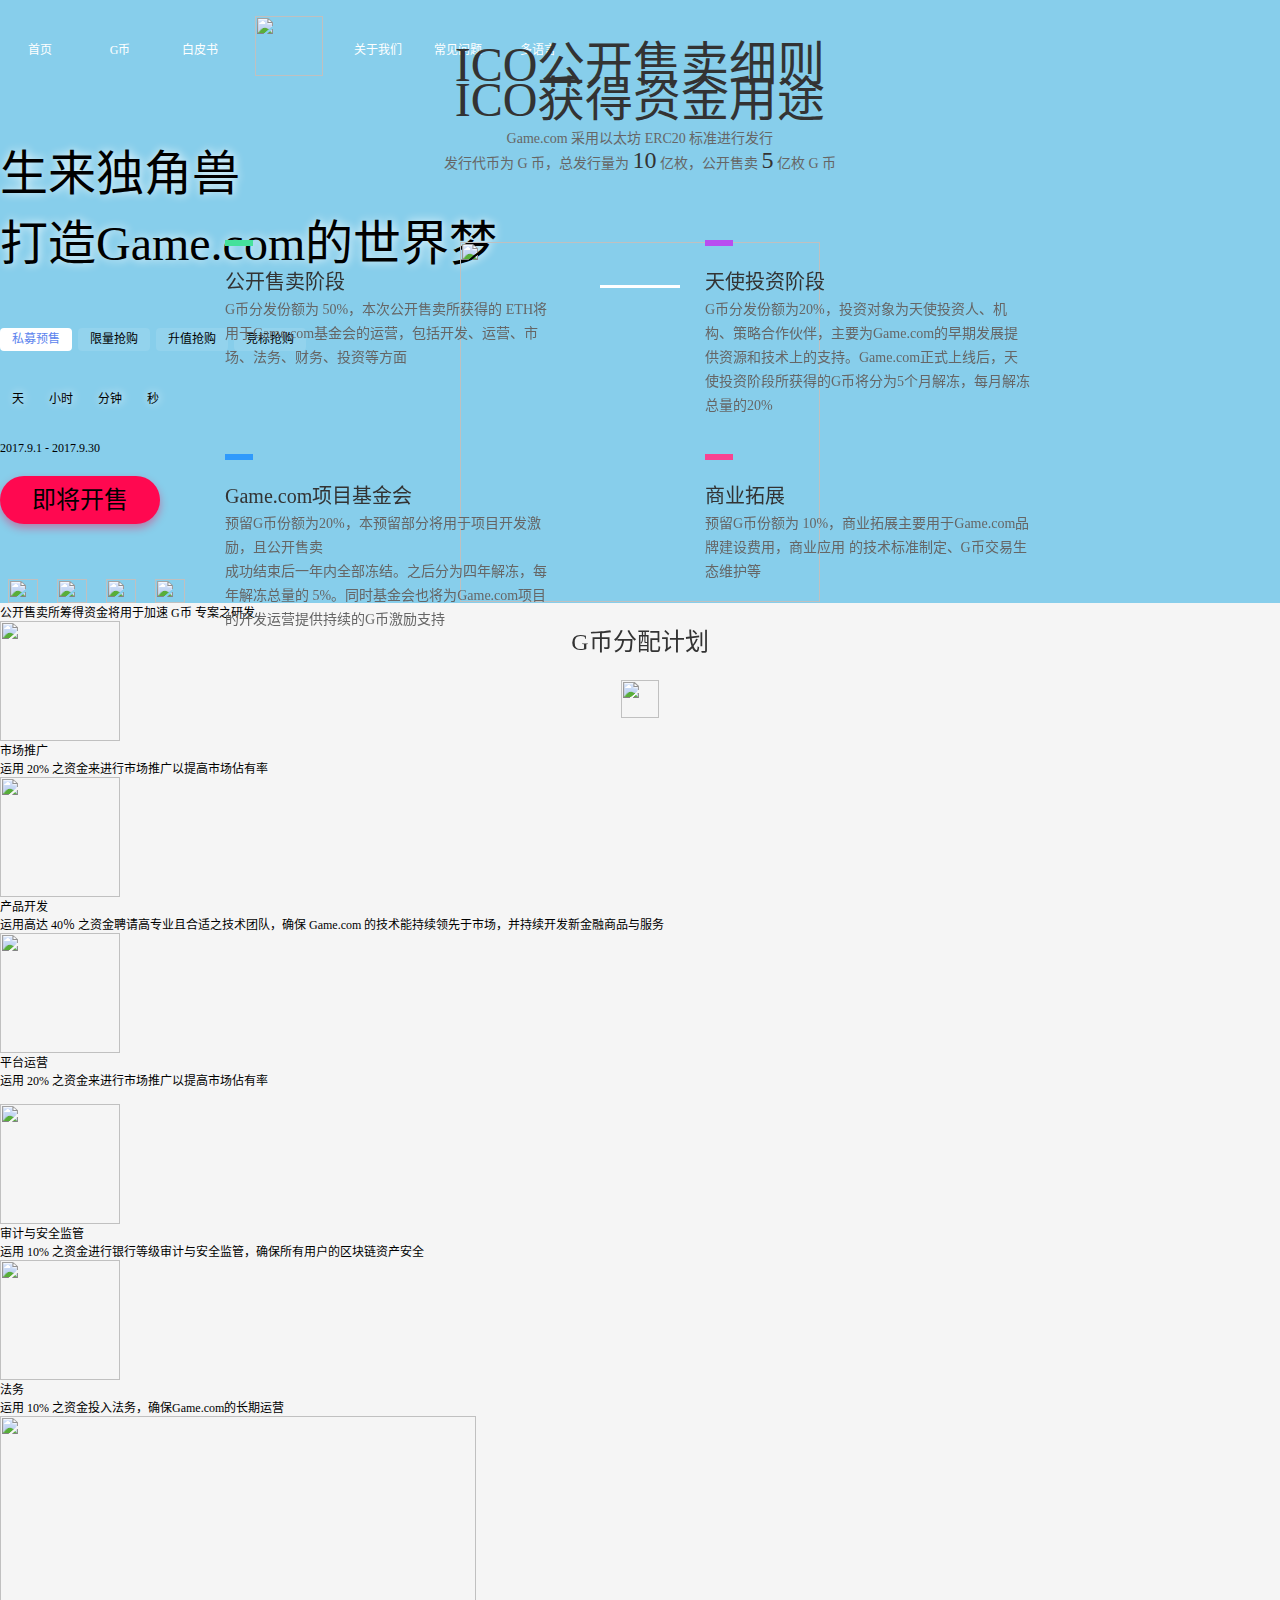
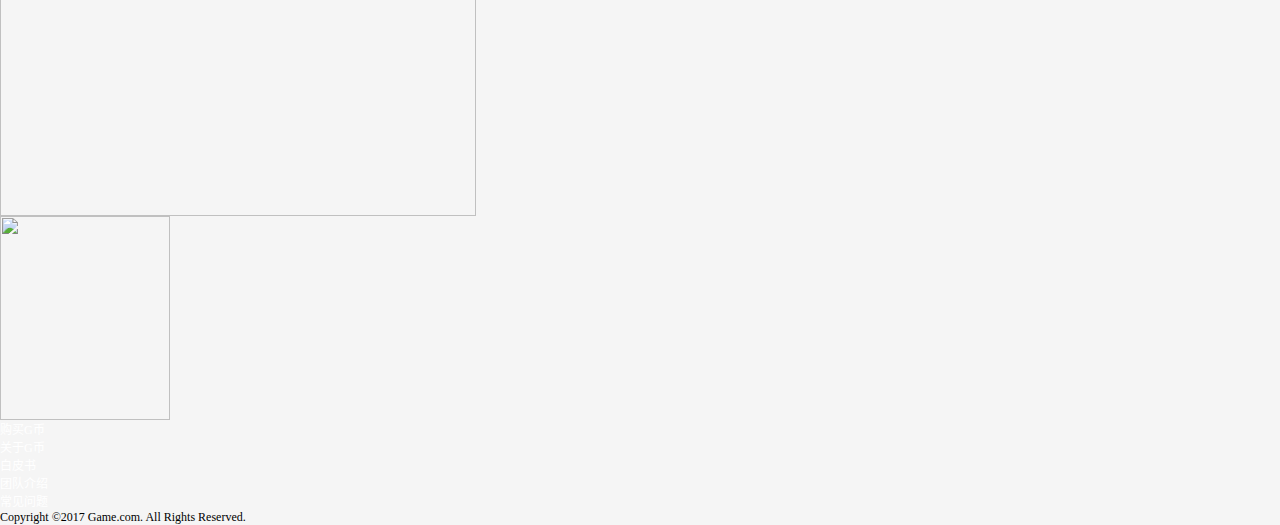
==== commit b0428aff: "解决部分兼容性问题" ====
--- a/test.html
+++ b/test.html
@@ -3,30 +3,30 @@
 <head>     <meta charset="utf-8">     <title>Game.com</title>-    <link rel="shortcut icon" href="img/bitbug_favicon.ico" />-    <link rel="stylesheet" href="lib/jquery.fullPage.css">+    <link rel="shortcut icon" href="http://ic.game.com/img/bitbug_favicon.ico" />+    <link rel="stylesheet" href="http://ic.game.com/lib/jquery.fullPage.css">     <link rel="stylesheet" href="css/index.css">-    <link rel="stylesheet" href="css/edit.css">-    <link rel="stylesheet" href="lib/eff/css/canvasEff.css">----    <script src="lib/jquery.min.js"></script>--    <script src="js/jquery-ui-1.10.3.min.js"></script>--    <script src="js/jquery.fullPage.min.js"></script>+    <link rel="stylesheet" href="http://ic.game.com/css/edit.css">+    <link rel="stylesheet" href="http://ic.game.com/lib/eff/css/canvasEff.css">+++    <script src="http://ic.game.com/lib/jquery.min.js"></script>++    <script src="http://ic.game.com/js/jquery-ui-1.10.3.min.js"></script>++    <script src="http://ic.game.com/js/jquery.fullPage.min.js"></script>+        <!--特效引用部分-->-    <script src="lib/eff/js/three.min.js"></script>-    <script src="lib/eff/js/projector.js"></script>-    <script src="lib/eff/js/canvas-renderer.js"></script>+    <script src="http://ic.game.com/lib/eff/js/three.min.js"></script>+    <script src="http://ic.game.com/lib/eff/js/projector.js"></script>+    <script src="http://ic.game.com/lib/eff/js/canvas-renderer.js"></script>  </head> -<body style="font-family: 'PingFang SC'">+<body style="font-family: 'PingFang SC';">  <!--第一屏--> <div class="section section1 canvas-wrap" id="section0">@@ -38,7 +38,7 @@
             <li><a href="#page8">白皮书</a></li>             <li class="logo">                 <a href="javascript:;" class="clearfix">-                    <img src="img/index_img/logo.png" height="60" width="68"/>+                    <img src="http://ic.game.com/img/index_img/logo.png" height="60" width="68"/>                 </a>             </li>             <li><a href="#page9">关于我们</a></li>@@ -86,15 +86,15 @@
         <div class="buyBtn">即将开售</div>          <div class="share">-            <a href="javascript:;"><img src="img/index_img/weixin.png" height="24" width="30"/></a>-            <a href="javascript:;"><img src="img/index_img/weibo.png" height="24" width="30"/></a>-            <a href="javascript:;"><img src="img/index_img/twitter.png" height="24" width="30"/></a>-            <a href="javascript:;"><img src="img/index_img/facebook.png" height="24" width="30"/></a>+            <a href="javascript:;"><img src="http://ic.game.com/img/index_img/weixin.png" height="24" width="30"/></a>+            <a href="javascript:;"><img src="http://ic.game.com/img/index_img/weibo.png" height="24" width="30"/></a>+            <a href="javascript:;"><img src="http://ic.game.com/img/index_img/twitter.png" height="24" width="30"/></a>+            <a href="javascript:;"><img src="http://ic.game.com/img/index_img/facebook.png" height="24" width="30"/></a>         </div>          <div class="next">             <a href="#page2">-                <img src="img/index_img/next.png" height="38" width="38"/>+                <img src="http://ic.game.com/img/index_img/next.png" height="38" width="38"/>             </a>         </div>     </div>@@ -111,40 +111,40 @@
         </div>         <div class="round">             <div class="quanB">-                <img class="qB" src="img/index_img/quanB.png" height="478" width="478"/>+                <img class="qB" src="http://ic.game.com/img/index_img/quanB.png" height="478" width="478"/>                 <a class="clearfix r6" href="#">-                    <img src="img/index_img/p3/center.png" height="170" width="170"/>+                    <img src="http://ic.game.com/img/index_img/p3/center.png" height="170" width="170"/>                 </a>-                <div class="quanS"><img class="qS" src="img/index_img/quanS.png" height="158" width="159"/>+                <div class="quanS"><img class="qS" src="http://ic.game.com/img/index_img/quanS.png" height="158" width="159"/>                 </div>             </div>             <a class="clearfix r1" href="#page3">-                <img src="img/index_img/p3/game.png" height="113" width="164"/>+                <img src="http://ic.game.com/img/index_img/p3/game.png" height="113" width="164"/>                 <p>                     Game.com全球唯一ID <br>                     IM连接全球游戏玩家                 </p>             </a>             <a class="clearfix r2" href="#page3">-                <img src="img/index_img/p3/cloud.png" height="112" width="149"/>+                <img src="http://ic.game.com/img/index_img/p3/cloud.png" height="112" width="149"/>                 <p>                     虚拟币交易平台                 </p>             </a>             <a class="clearfix r3" href="#page3">-                <img src="img/index_img/p3/trade.png" height="99" width="98"/>+                <img src="http://ic.game.com/img/index_img/p3/trade.png" height="99" width="98"/>                 <p>                     G资本投资                 </p>             </a>             <a class="clearfix r4" href="#page3">-                <img src="img/index_img/p3/wallet.png" height="103" width="124"/>+                <img src="http://ic.game.com/img/index_img/p3/wallet.png" height="103" width="124"/>                 <p>                     Game.com钱包                 </p>             </a>             <a class="clearfix r5" href="#page3">-                <img src="img/index_img/p3/platform.png" height="127" width="115"/>+                <img src="http://ic.game.com/img/index_img/p3/platform.png" height="127" width="115"/>                 <p>                     游戏ICO发行平台                 </p>@@ -154,7 +154,7 @@
      <div class="next">         <a href="#page3">-            <img src="img/index_img/next.png" height="38" width="38"/>+            <img src="http://ic.game.com/img/index_img/next.png" height="38" width="38"/>         </a>     </div> </div>@@ -165,7 +165,7 @@
         <!--1-->         <div class="detail dt-wallet">             <div class="logo">-                <img src="img/index_img/logo2/wallet.png" height="273" width="333"/>+                <img src="http://ic.game.com/img/index_img/logo2/wallet.png" height="273" width="333"/>             </div>             <div class="url">                 wallet.game.com@@ -186,7 +186,7 @@
         <!--2-->         <div class="detail dt-ico des">             <div class="logo">-                <img src="img/index_img/logo2/ico.png" height="328" width="294"/>+                <img src="http://ic.game.com/img/index_img/logo2/ico.png" height="328" width="294"/>             </div>             <div class="url" style="color: #64EEBE">                 ico.game.com@@ -206,7 +206,7 @@
         <!--3-->         <div class="detail dt-im des">             <div class="logo">-                <img src="img/index_img/logo2/im.png" height="242" width="350"/>+                <img src="http://ic.game.com/img/index_img/logo2/im.png" height="242" width="350"/>             </div>             <div class="url" style="color: #E95344">                 im.game.com@@ -228,7 +228,7 @@
         <!--4-->         <div class="detail dt-vc des">             <div class="logo">-                <img src="img/index_img/logo2/vc.png" height="210" width="210"/>+                <img src="http://ic.game.com/img/index_img/logo2/vc.png" height="210" width="210"/>             </div>             <div class="url" style="color: #F7BC3D">                 vc.game.com@@ -247,7 +247,7 @@
         <!--5-->         <div class="detail dt-trade des">             <div class="logo">-                <img src="img/index_img/logo2/trade.png" height="239" width="320"/>+                <img src="http://ic.game.com/img/index_img/logo2/trade.png" height="239" width="320"/>             </div>             <div class="url" style="color: #691BD6">                 trade.game.com@@ -269,25 +269,25 @@
          <div class="list clearfix">             <div class="wallet des" id="icon_wallet">-                <img src="img/index_img/logo3/wallet.png" height="43" width="49"/>+                <img src="http://ic.game.com/img/index_img/logo3/wallet.png" height="43" width="49"/>             </div>             <div class="ic" id="icon_ico">-                <img src="img/index_img/logo3/ico.png" height="45" width="40"/></div>+                <img src="http://ic.game.com/img/index_img/logo3/ico.png" height="45" width="40"/></div>             <div class="im" id="icon_im">-                <img src="img/index_img/logo3/im.png" height="36" width="62"/>+                <img src="http://ic.game.com/img/index_img/logo3/im.png" height="36" width="62"/>             </div>             <div class="vc" id="icon_vc">-                <img src="img/index_img/logo3/vc.png" height="45" width="40"/>+                <img src="http://ic.game.com/img/index_img/logo3/vc.png" height="45" width="40"/>             </div>             <div class="trade" id="icon_trade">-                <img src="img/index_img/logo3/trade.png" height="40" width="63"/>+                <img src="http://ic.game.com/img/index_img/logo3/trade.png" height="40" width="63"/>             </div>         </div>     </div>      <div class="next">         <a href="#page4">-            <img src="img/index_img/next.png" height="38" width="38"/>+            <img src="http://ic.game.com/img/index_img/next.png" height="38" width="38"/>         </a>     </div> </div>@@ -302,22 +302,22 @@
             参与ico.game.com ICO项目所需的虚拟货币 参与trade.game.com 交易平台所需的虚拟货币         </div>         <div class="info2">-            <img src="img/whitepage/yellowDot.png" height="42" width="42"/>G资本的力量 加入早鸟计划 ICO 赠送全球唯一game.com-            ID<img src="img/whitepage/yellowDot.png" height="42" width="42"/>+            <img src="http://ic.game.com/img/whitepage/yellowDot.png" height="42" width="42"/>G资本的力量 加入早鸟计划 ICO 赠送全球唯一game.com+            ID<img src="http://ic.game.com/img/whitepage/yellowDot.png" height="42" width="42"/>         </div>         <div class="coin">-            <img src="img/whitepage/byteCoin.png" height="261"/>---            <img class="b b1" src="img/whitepage/bling/b1.png" height="20" width="20"/>-            <img class="b b2" src="img/whitepage/bling/b2.png" height="5" width="5"/>-            <img class="b b3" src="img/whitepage/bling/b3.png" height="11" width="11"/>-            <img class="b b4" src="img/whitepage/bling/b4.png" height="20" width="20"/>-            <img class="b b5" src="img/whitepage/bling/b5.png" height="11" width="11"/>-            <img class="b b6" src="img/whitepage/bling/b6.png" height="11" width="11"/>-            <img class="b b7" src="img/whitepage/bling/b7.png" height="10" width="10"/>-            <img class="b b8" src="img/whitepage/bling/b8.png" height="20" width="20"/>-            <img class="b b9" src="img/whitepage/bling/b9.png" height="20" width="20"/>+            <img src="http://ic.game.com/img/whitepage/byteCoin.png" height="261"/>+++            <img class="b b1" src="http://ic.game.com/img/whitepage/bling/b1.png" height="20" width="20"/>+            <img class="b b2" src="http://ic.game.com/img/whitepage/bling/b2.png" height="5" width="5"/>+            <img class="b b3" src="http://ic.game.com/img/whitepage/bling/b3.png" height="11" width="11"/>+            <img class="b b4" src="http://ic.game.com/img/whitepage/bling/b4.png" height="20" width="20"/>+            <img class="b b5" src="http://ic.game.com/img/whitepage/bling/b5.png" height="11" width="11"/>+            <img class="b b6" src="http://ic.game.com/img/whitepage/bling/b6.png" height="11" width="11"/>+            <img class="b b7" src="http://ic.game.com/img/whitepage/bling/b7.png" height="10" width="10"/>+            <img class="b b8" src="http://ic.game.com/img/whitepage/bling/b8.png" height="20" width="20"/>+            <img class="b b9" src="http://ic.game.com/img/whitepage/bling/b9.png" height="20" width="20"/>   @@ -334,7 +334,7 @@
          <div class="next">             <a href="#page5">-                <img src="img/index_img/next.png" height="38" width="38"/>+                <img src="http://ic.game.com/img/index_img/next.png" height="38" width="38"/>             </a>         </div>     </div>@@ -349,16 +349,16 @@
         <div class="charts">             <div class="tc"> -                <img src="img/table/t1.png" height="389" width="40"/>-                <img src="img/table/t2.png" height="299" width="40"/>-                <img src="img/table/t3.png" height="189" width="40"/>-                <img src="img/table/t4.png" height="104" width="40"/>-                <img src="img/table/t5.png" height="59" width="40"/>-                <img src="img/table/t6.png" height="69" width="40"/>-                <img src="img/table/t7.png" height="104" width="40"/>-                <img src="img/table/t8.png" height="204" width="40"/>-                <img src="img/table/t9.png" height="299" width="40"/>-                <img src="img/table/t10.png" height="389" width="40"/>+                <img src="http://ic.game.com/img/table/t1.png" height="389" width="40"/>+                <img src="http://ic.game.com/img/table/t2.png" height="299" width="40"/>+                <img src="http://ic.game.com/img/table/t3.png" height="189" width="40"/>+                <img src="http://ic.game.com/img/table/t4.png" height="104" width="40"/>+                <img src="http://ic.game.com/img/table/t5.png" height="59" width="40"/>+                <img src="http://ic.game.com/img/table/t6.png" height="69" width="40"/>+                <img src="http://ic.game.com/img/table/t7.png" height="104" width="40"/>+                <img src="http://ic.game.com/img/table/t8.png" height="204" width="40"/>+                <img src="http://ic.game.com/img/table/t9.png" height="299" width="40"/>+                <img src="http://ic.game.com/img/table/t10.png" height="389" width="40"/>              </div> @@ -369,7 +369,7 @@
         </div>         <div class="next">             <a href="#page6">-                <img src="img/index_img/next.png" height="38" width="38"/>+                <img src="http://ic.game.com/img/index_img/next.png" height="38" width="38"/>             </a>         </div>     </div>@@ -388,15 +388,15 @@
             Game.com         </div>         <div class="line">-            <img src="img/index_img/line-g.png" height="4" width="140"/>+            <img src="http://ic.game.com/img/index_img/line-g.png" height="4" width="140"/>         </div>     </div>     <div class="route f">         <div class="wl">-            <img src="img/whitepage/wanL.png" height="96" width="1440"/>+            <img src="http://ic.game.com/img/whitepage/wanL.png" height="96" width="1440"/>         </div>         <div class="stT st1">-            <img src="img/whitepage/arrT.png" height="142" width="5"/>+            <img src="http://ic.game.com/img/whitepage/arrT.png" height="142" width="5"/>             <div class="info1">                 2017.8             </div>@@ -405,7 +405,7 @@
             </div>         </div>         <div class="stB st2">-            <img src="img/whitepage/arrB.png" height="136" width="5"/>+            <img src="http://ic.game.com/img/whitepage/arrB.png" height="136" width="5"/>             <div class="info1">                 2017.9             </div>@@ -414,7 +414,7 @@
             </div>         </div>         <div class="stT st3">-            <img src="img/whitepage/arrT.png" height="142" width="5"/>+            <img src="http://ic.game.com/img/whitepage/arrT.png" height="142" width="5"/>             <div class="info1">                 2017.10             </div>@@ -423,7 +423,7 @@
             </div>         </div>         <div class="stB st4">-            <img src="img/whitepage/arrB.png" height="136" width="5"/>+            <img src="http://ic.game.com/img/whitepage/arrB.png" height="136" width="5"/>             <div class="info1">                 2017.12             </div>@@ -433,7 +433,7 @@
             </div>         </div>         <div class="stT st5">-            <img src="img/whitepage/arrT.png" height="142" width="5"/>+            <img src="http://ic.game.com/img/whitepage/arrT.png" height="142" width="5"/>             <div class="info1">                 2018.1.1             </div>@@ -442,7 +442,7 @@
             </div>         </div>         <div class="stB st6">-            <img src="img/whitepage/arrB.png" height="136" width="5"/>+            <img src="http://ic.game.com/img/whitepage/arrB.png" height="136" width="5"/>             <div class="info1">                 2018.3.15             </div>@@ -452,7 +452,7 @@
             </div>         </div>         <div class="stT st7">-            <img src="img/whitepage/arrT.png" height="142" width="5"/>+            <img src="http://ic.game.com/img/whitepage/arrT.png" height="142" width="5"/>             <div class="info1">                 2018.8.8             </div>@@ -466,7 +466,7 @@
      <div class="next">         <a href="#page7">-            <img src="img/index_img/next.png" height="38" width="38"/>+            <img src="http://ic.game.com/img/index_img/next.png" height="38" width="38"/>         </a>     </div> </div>@@ -539,7 +539,7 @@
                 <div class="li">                     <ul>                         <li>若 1月 1 日有 1000 位竞标者各投入 1 枚以太币，总共收到 1000 枚以太币，则当日将由该 1000 位竞标者均分 100 万枚 G币。</li>-                        <li>若 1月 1 日有 1000 位竞标者各投入 1 枚以太币，总共收到 1000 枚以太币，则当日将由该 1000 位竞标者均分 100 万枚 G币。</li>+                        <li>若 1月 2 日有 500 位竞标者各投入 0.5 枚以太币与 500 位竞标者各投入 1.5 枚以太币，平台总共收到 1000 枚以太币，则投入 0.5 枚以太币的 500 位竞标者均分 25 万枚 G币，投入 1.5 枚以太币的 500 位竞标者，均分 75 万枚 G币，以此类推。</li>                     </ul>                 </div>             </div>@@ -551,7 +551,7 @@
     </div>     <div class="next">         <a href="#page8">-            <img src="img/index_img/next.png" height="38" width="38"/>+            <img src="http://ic.game.com/img/index_img/next.png" height="38" width="38"/>         </a>     </div> </div>@@ -572,7 +572,7 @@
      <div class="next">         <a href="#page9">-            <img src="img/index_img/next.png" height="38" width="38"/>+            <img src="http://ic.game.com/img/index_img/next1.png" height="38" width="38"/>         </a>     </div> </div>@@ -590,7 +590,7 @@
             <ul class="clearfix">                 <li>                     <div class="i1">-                        <img src="img/whitepage/m1.png" height="252" width="192"/>+                        <img src="http://ic.game.com/img/whitepage/m1.png" height="252" width="192"/>                     </div>                     <div class="i2">                         Antonio Creighton@@ -604,7 +604,7 @@
                 </li>                 <li>                     <div class="i1">-                        <img src="img/whitepage/m2.png" height="252" width="193"/>+                        <img src="http://ic.game.com/img/whitepage/m2.png" height="252" width="193"/>                     </div>                     <div class="i2">                         Mary Youmans@@ -618,7 +618,7 @@
                 </li>                 <li>                     <div class="i1">-                        <img src="img/whitepage/m3.png" height="252" width="192"/>+                        <img src="http://ic.game.com/img/whitepage/m3.png" height="252" width="192"/>                     </div>                     <div class="i2">                         Mason Croftoon@@ -632,7 +632,7 @@
                 </li>                 <li>                     <div class="i1">-                        <img src="img/whitepage/m4.png" height="252" width="192"/>+                        <img src="http://ic.game.com/img/whitepage/m4.png" height="252" width="192"/>                     </div>                     <div class="i2">                         Emily Larkins@@ -648,7 +648,7 @@
         </div>         <div class="next">             <a href="#page10">-                <img src="img/index_img/next.png" height="38" width="38"/>+                <img src="http://ic.game.com/img/index_img/next1.png" height="38" width="38"/>             </a>         </div>     </div>@@ -665,12 +665,12 @@
             发行代币为 G 币，总发行量为 <span>10</span> 亿枚，公开售卖 <span>5</span> 亿枚 G 币         </div>         <div class="info2">-            <img src="img/table/chart.png" height="360" width="360"/>--            <img class="t t1" src="img/whitepage/list/t1.png" height="100" width="171"/>-            <img class="t t2" src="img/whitepage/list/t2.png" height="52" width="170"/>-            <img class="t t3" src="img/whitepage/list/t3.png" height="54" width="168"/>-            <img class="t t4" src="img/whitepage/list/t4.png" height="55" width="168"/>+            <img src="http://ic.game.com/img/table/chart.png" height="360" width="360"/>++            <img class="t t1" src="http://ic.game.com/img/whitepage/list/t1.png" height="100" width="171"/>+            <img class="t t2" src="http://ic.game.com/img/whitepage/list/t2.png" height="52" width="170"/>+            <img class="t t3" src="http://ic.game.com/img/whitepage/list/t3.png" height="54" width="168"/>+            <img class="t t4" src="http://ic.game.com/img/whitepage/list/t4.png" height="55" width="168"/>           </div>@@ -678,7 +678,7 @@
      <div class="next">         <a href="#page11">-            <img src="img/index_img/next.png" height="38" width="38"/>+            <img src="http://ic.game.com/img/index_img/next1.png" height="38" width="38"/>         </a>     </div>     <div class="info3">@@ -734,7 +734,7 @@
      <div class="next">         <a href="#page12">-            <img src="img/index_img/next.png" height="38" width="38"/>+            <img src="http://ic.game.com/img/index_img/next1.png" height="38" width="38"/>         </a>     </div> </div>@@ -748,7 +748,7 @@
             </div>             <div class="info2">                 <div class="use use1">-                    <img src="img/use/u1.png" height="120" width="120"/>+                    <img src="http://ic.game.com/img/use/u1.png" height="120" width="120"/>                     <div class="p1">                         市场推广                     </div>@@ -757,7 +757,7 @@
                     </div>                 </div>                 <div class="use use2">-                    <img src="img/use/u2.png" height="120" width="120"/>+                    <img src="http://ic.game.com/img/use/u2.png" height="120" width="120"/>                     <div class="p1">                         产品开发                     </div>@@ -766,7 +766,7 @@
                     </div>                 </div>                 <div class="use use3">-                    <img src="img/use/u3.png" height="120" width="120"/>+                    <img src="http://ic.game.com/img/use/u3.png" height="120" width="120"/>                     <div class="p1">                         平台运营                     </div>@@ -776,7 +776,7 @@
                 </div>                 <br>                 <div class="use use4">-                    <img src="img/use/u4.png" height="120" width="120"/>+                    <img src="http://ic.game.com/img/use/u4.png" height="120" width="120"/>                     <div class="p1">                         审计与安全监管                     </div>@@ -785,7 +785,7 @@
                     </div>                 </div>                 <div class="use use5">-                    <img src="img/use/u5.png" height="120" width="120"/>+                    <img src="http://ic.game.com/img/use/u5.png" height="120" width="120"/>                     <div class="p1">                         法务                     </div>@@ -797,10 +797,10 @@
             </div>             <div class="footer">                 <div class="bgg clearfix">-                    <img src="img/use/Group 38.png" height="400" width="476"/>+                    <img src="http://ic.game.com/img/use/Group 38.png" height="400" width="476"/>                 </div>                 <div class="logo">-                    <img src="img/use/logo.png" height="204" width="170"/>+                    <img src="http://ic.game.com/img/use/logo.png" height="204" width="170"/>                 </div>                 <div class="sele clearfix">                     <a href="javascript:;">购买G币</a>@@ -819,8 +819,8 @@
 </div>  -<script src="lib/eff/js/3d-lines-animation.js"></script>-<script src="lib/eff/js/color.js"></script>+<script src="http://ic.game.com/lib/eff/js/3d-lines-animation.js"></script>+<script src="http://ic.game.com/lib/eff/js/color.js"></script>  <script> @@ -831,6 +831,8 @@
         $.fn.fullpage({             anchors: ['page1', 'page2', 'page3', 'page4', 'page5', "page6", "page7", "page8", "page9", "page10", "page11","page12"],             navigation : true,+            normalScrollElements : "#section11 .wa",+            lpFlag : 0,             afterLoad: function (anchorLink, index) {                 if (index == 5) {                     var $imgs = $(".tc img");@@ -879,14 +881,46 @@
                          only10 = 0;                     }-                }+                };+                if (index == 12) {+                    $.fn.fullpage.lpFlag = 0;+                    $("#section11").on("mousewheel", function() {+                        if($("#section11 .container1 ").scrollTop() > 0) {+                            $.fn.fullpage.lpFlag = 1;+                        }+                        if($.fn.fullpage.lpFlag) {+                            if($("#section11 .container1 ").scrollTop() === 0) {+                                location.href = "#page11";+                            }+                        }+                    });+                };             },             onLeave: function (index, direction) {+                if( index == 12 ) {+                    $.fn.fullpage.lpFlag = 0;+                }             }         });     });  </script>-<script src="js/texiao.js"></script>+<script src="http://ic.game.com/js/texiao.js"></script>+++++<script>+    reset();+    window.onresize = reset;+    function reset() {+        if($(window).height() < 721) {+            $(".next").hide();+        }else {+            $(".next").show();+        }+    }+</script>+ </body>-</html>+</html>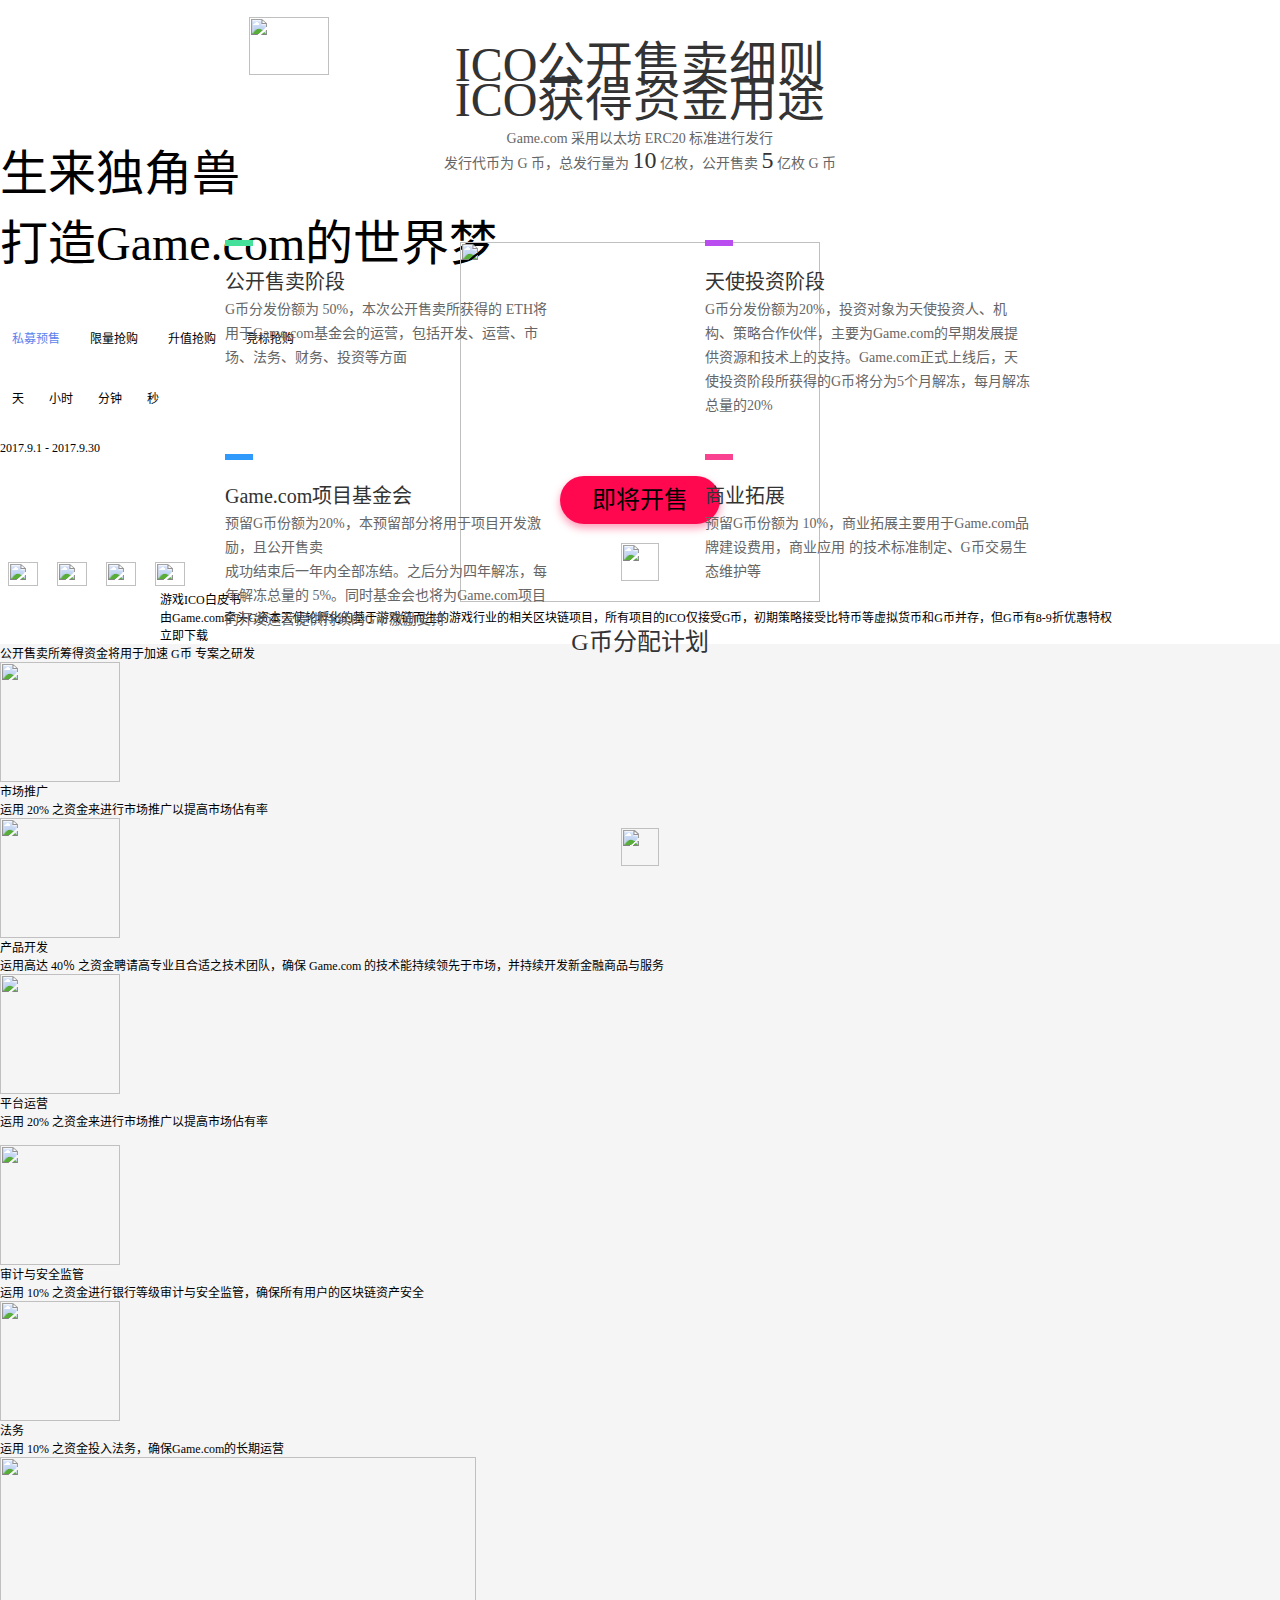
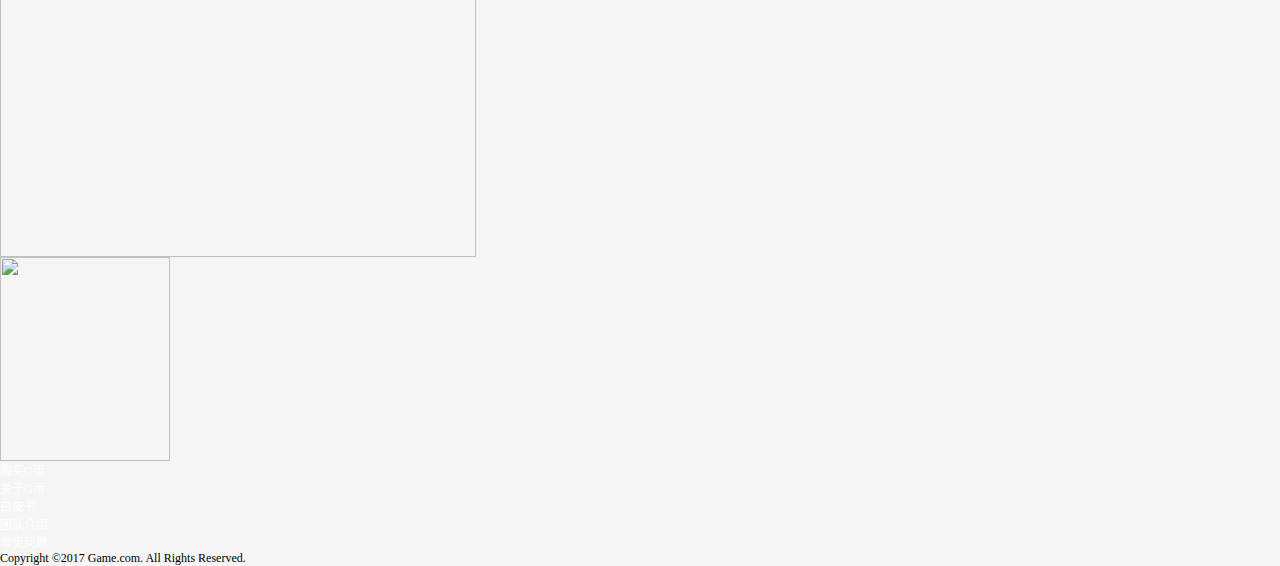
==== commit 07c77db2: "完成倒计时0秒功能;完成高度的自适应;兼容ie;按钮优化;文件加上了版本号" ====
--- a/test.html
+++ b/test.html
@@ -3,9 +3,9 @@
 <head>     <meta charset="utf-8">     <title>Game.com</title>-    <link rel="shortcut icon" href="http://ic.game.com/img/bitbug_favicon.ico" />+    <link rel="shortcut icon" href="http://ic.game.com/img/bitbug_favicon.ico"/>     <link rel="stylesheet" href="http://ic.game.com/lib/jquery.fullPage.css">-    <link rel="stylesheet" href="css/index.css">+    <link rel="stylesheet" href="./css/index_20170831_1447.css">     <link rel="stylesheet" href="http://ic.game.com/css/edit.css">     <link rel="stylesheet" href="http://ic.game.com/lib/eff/css/canvasEff.css"> @@ -15,14 +15,6 @@
     <script src="http://ic.game.com/js/jquery-ui-1.10.3.min.js"></script>      <script src="http://ic.game.com/js/jquery.fullPage.min.js"></script>-----    <!--特效引用部分-->-    <script src="http://ic.game.com/lib/eff/js/three.min.js"></script>-    <script src="http://ic.game.com/lib/eff/js/projector.js"></script>-    <script src="http://ic.game.com/lib/eff/js/canvas-renderer.js"></script>  </head> @@ -38,7 +30,7 @@
             <li><a href="#page8">白皮书</a></li>             <li class="logo">                 <a href="javascript:;" class="clearfix">-                    <img src="http://ic.game.com/img/index_img/logo.png" height="60" width="68"/>+                    <img src="http://ic.game.com/img/index_img/logo.png" height="58" width="80"/>                 </a>             </li>             <li><a href="#page9">关于我们</a></li>@@ -115,36 +107,37 @@
                 <a class="clearfix r6" href="#">                     <img src="http://ic.game.com/img/index_img/p3/center.png" height="170" width="170"/>                 </a>-                <div class="quanS"><img class="qS" src="http://ic.game.com/img/index_img/quanS.png" height="158" width="159"/>+                <div class="quanS"><img class="qS" src="http://ic.game.com/img/index_img/quanS.png" height="158"+                                        width="159"/>                 </div>             </div>             <a class="clearfix r1" href="#page3">-                <img src="http://ic.game.com/img/index_img/p3/game.png" height="113" width="164"/>+                <img src="http://ic.game.com/img/index_img/logo2/im.png" height="113" width="164"/>                 <p>                     Game.com全球唯一ID <br>                     IM连接全球游戏玩家                 </p>             </a>             <a class="clearfix r2" href="#page3">-                <img src="http://ic.game.com/img/index_img/p3/cloud.png" height="112" width="149"/>+                <img src="http://ic.game.com/img/index_img/logo2/trade.png" height="112" width="149"/>                 <p>                     虚拟币交易平台                 </p>             </a>             <a class="clearfix r3" href="#page3">-                <img src="http://ic.game.com/img/index_img/p3/trade.png" height="99" width="98"/>+                <img src="http://ic.game.com/img/index_img/logo2/vc.png" height="99" width="98"/>                 <p>                     G资本投资                 </p>             </a>             <a class="clearfix r4" href="#page3">-                <img src="http://ic.game.com/img/index_img/p3/wallet.png" height="103" width="124"/>+                <img src="http://ic.game.com/img/index_img/logo2/wallet.png" height="103" width="124"/>                 <p>                     Game.com钱包                 </p>             </a>             <a class="clearfix r5" href="#page3">-                <img src="http://ic.game.com/img/index_img/p3/platform.png" height="127" width="115"/>+                <img src="http://ic.game.com/img/index_img/logo2/ico.png" height="127" width="115"/>                 <p>                     游戏ICO发行平台                 </p>@@ -269,18 +262,18 @@
          <div class="list clearfix">             <div class="wallet des" id="icon_wallet">-                <img src="http://ic.game.com/img/index_img/logo3/wallet.png" height="43" width="49"/>+                <img src="http://ic.game.com/img/index_img/logo2/wallet.png" height="43" width="53"/>             </div>             <div class="ic" id="icon_ico">-                <img src="http://ic.game.com/img/index_img/logo3/ico.png" height="45" width="40"/></div>+                <img src="http://ic.game.com/img/index_img/logo2/ico.png" height="45" width="40"/></div>             <div class="im" id="icon_im">-                <img src="http://ic.game.com/img/index_img/logo3/im.png" height="36" width="62"/>+                <img src="http://ic.game.com/img/index_img/logo2/im.png" height="48" width="62"/>             </div>             <div class="vc" id="icon_vc">-                <img src="http://ic.game.com/img/index_img/logo3/vc.png" height="45" width="40"/>+                <img src="http://ic.game.com/img/index_img/logo2/vc.png" height="45" width="40"/>             </div>             <div class="trade" id="icon_trade">-                <img src="http://ic.game.com/img/index_img/logo3/trade.png" height="40" width="63"/>+                <img src="http://ic.game.com/img/index_img/logo2/trade.png" height="47" width="63"/>             </div>         </div>     </div>@@ -302,7 +295,8 @@
             参与ico.game.com ICO项目所需的虚拟货币 参与trade.game.com 交易平台所需的虚拟货币         </div>         <div class="info2">-            <img src="http://ic.game.com/img/whitepage/yellowDot.png" height="42" width="42"/>G资本的力量 加入早鸟计划 ICO 赠送全球唯一game.com+            <img src="http://ic.game.com/img/whitepage/yellowDot.png" height="42" width="42"/>G资本的力量 加入早鸟计划 ICO+            赠送全球唯一game.com             ID<img src="http://ic.game.com/img/whitepage/yellowDot.png" height="42" width="42"/>         </div>         <div class="coin">@@ -318,9 +312,6 @@
             <img class="b b7" src="http://ic.game.com/img/whitepage/bling/b7.png" height="10" width="10"/>             <img class="b b8" src="http://ic.game.com/img/whitepage/bling/b8.png" height="20" width="20"/>             <img class="b b9" src="http://ic.game.com/img/whitepage/bling/b9.png" height="20" width="20"/>---           </div>@@ -367,11 +358,11 @@
             ICO 参与者可将 BTC、ETH 发送至官方网站公告的智能合同或钱包位置来进行认购 <br>             使用 BTC 认购时，将会以当时 Bitfinex 的 ETH/BTC 现价，转换为对应的 ETH 数量来做认购         </div>-        <div class="next">-            <a href="#page6">-                <img src="http://ic.game.com/img/index_img/next.png" height="38" width="38"/>-            </a>-        </div>+    </div>+    <div class="next">+        <a href="#page6">+            <img src="http://ic.game.com/img/index_img/next.png" height="38" width="38"/>+        </a>     </div> </div> @@ -517,7 +508,7 @@
                     第一阶段                 </div>                 <div class="info">-                    2017 年 10 月 1 0日至 2017 年 10月 31 日进行 ICO，共发行 1亿枚 G币，价格为 1 枚以太币换 4000 枚 G币，目标筹集2.5万枚以太币。+                    2017 年 10 月 10 日至 2017 年 10月 31 日进行 ICO，共发行 1 亿枚 G币，价格为 1 枚以太币换 4000 枚 G币，目标筹集 2.5 万枚以太币。                 </div>             </div>             <div class="text clearfix t2">@@ -525,7 +516,8 @@
                     第二阶段                 </div>                 <div class="info">-                    2017 年 11 月 1 日至 2017 年 11月 31 日进行 ICO，首日价格为 1 枚以太币换 3000 枚 G币，30 天内随时间线性升值至 1 枚以太币可兑换 1500 枚G币。于此期间，共发行 1亿枚 G币。+                    2017 年 11 月 1 日至 2017 年 11月 31 日进行 ICO，首日价格为 1 枚以太币换 3000 枚 G币，30 天内随时间线性升值至 1 枚以太币可兑换 1500+                    枚G币。于此期间，共发行 1亿枚 G币。                 </div>             </div>             <div class="text clearfix t3">@@ -539,7 +531,9 @@
                 <div class="li">                     <ul>                         <li>若 1月 1 日有 1000 位竞标者各投入 1 枚以太币，总共收到 1000 枚以太币，则当日将由该 1000 位竞标者均分 100 万枚 G币。</li>-                        <li>若 1月 2 日有 500 位竞标者各投入 0.5 枚以太币与 500 位竞标者各投入 1.5 枚以太币，平台总共收到 1000 枚以太币，则投入 0.5 枚以太币的 500 位竞标者均分 25 万枚 G币，投入 1.5 枚以太币的 500 位竞标者，均分 75 万枚 G币，以此类推。</li>+                        <li>若 1月 2 日有 500 位竞标者各投入 0.5 枚以太币与 500 位竞标者各投入 1.5 枚以太币，平台总共收到 1000 枚以太币，则投入 0.5 枚以太币的 500+                            位竞标者均分 25 万枚 G币，投入 1.5 枚以太币的 500 位竞标者，均分 75 万枚 G币，以此类推。+                        </li>                     </ul>                 </div>             </div>@@ -590,7 +584,7 @@
             <ul class="clearfix">                 <li>                     <div class="i1">-                        <img src="http://ic.game.com/img/whitepage/m1.png" height="252" width="192"/>+                        <img src="http://ic.game.com/img/whitepage/m1.jpg" height="252" width="192"/>                     </div>                     <div class="i2">                         Antonio Creighton@@ -604,7 +598,7 @@
                 </li>                 <li>                     <div class="i1">-                        <img src="http://ic.game.com/img/whitepage/m2.png" height="252" width="193"/>+                        <img src="http://ic.game.com/img/whitepage/m2.jpg" height="252" width="193"/>                     </div>                     <div class="i2">                         Mary Youmans@@ -618,7 +612,7 @@
                 </li>                 <li>                     <div class="i1">-                        <img src="http://ic.game.com/img/whitepage/m3.png" height="252" width="192"/>+                        <img src="http://ic.game.com/img/whitepage/m3.jpg" height="252" width="192"/>                     </div>                     <div class="i2">                         Mason Croftoon@@ -632,7 +626,7 @@
                 </li>                 <li>                     <div class="i1">-                        <img src="http://ic.game.com/img/whitepage/m4.png" height="252" width="192"/>+                        <img src="http://ic.game.com/img/whitepage/m4.jpg" height="252" width="192"/>                     </div>                     <div class="i2">                         Emily Larkins@@ -819,6 +813,12 @@
 </div>  +<!--特效引用部分-->+<script src="http://ic.game.com/lib/eff/js/three.min.js"></script>+<script src="http://ic.game.com/lib/eff/js/projector.js"></script>+<script src="http://ic.game.com/lib/eff/js/canvas-renderer.js"></script>++ <script src="http://ic.game.com/lib/eff/js/3d-lines-animation.js"></script> <script src="http://ic.game.com/lib/eff/js/color.js"></script> @@ -829,24 +829,25 @@
         var only6 = 1;         var only10 = 1;         $.fn.fullpage({-            anchors: ['page1', 'page2', 'page3', 'page4', 'page5', "page6", "page7", "page8", "page9", "page10", "page11","page12"],-            navigation : true,-            normalScrollElements : "#section11 .wa",-            lpFlag : 0,+            anchors: ['page1', 'page2', 'page3', 'page4', 'page5', "page6", "page7", "page8", "page9", "page10", "page11", "page12"],+            navigation: true,+            normalScrollElements: "#section11 .wa",+            lpFlag: 0,             afterLoad: function (anchorLink, index) {                 if (index == 5) {                     var $imgs = $(".tc img");                     // 这里写滑动之后的特效-                    if(only5) {+                    if (only5) {                         $imgs.each(function (index, item) {                             item.style.bottom = -item.height + "px";                             setTimeout(function () {-                                $(item).animate({bottom:0},700)-                            },index * 30)+                                $(item).animate({bottom: 0}, 700)+                            }, index * 30)                         });                         only5 = 0;                     }-                };+                }+                 if (index == 6) {                     var $wl = $(".wl");                     var $st1 = $(".route .st1");@@ -856,8 +857,8 @@
                     var $st5 = $(".route .st5");                     var $st6 = $(".route .st6");                     var $st7 = $(".route .st7");-                    if(only6) {-                        $wl.animate({width:"100%"},1500,"linear",function () {+                    if (only6) {+                        $wl.animate({width: "100%"}, 1500, "linear", function () {                             $st1.fadeIn(300)                                 .next().delay(500).fadeIn(300)                                 .next().delay(1000).fadeIn(300)@@ -868,56 +869,106 @@
                         });                         only6 = 0;                     }-                };+                }+                 if (index == 10) {-                    if(only10) {+                    if (only10) {                         $("#section9 .t1").fadeIn(300)                             .next().delay(500).fadeIn(300)                             .next().delay(1000).fadeIn(300)                             .next().delay(1500).fadeIn(300);  --                         only10 = 0;                     }-                };+                }+                 if (index == 12) {                     $.fn.fullpage.lpFlag = 0;-                    $("#section11").on("mousewheel", function() {-                        if($("#section11 .container1 ").scrollTop() > 0) {+                    $("#section11").on("mousewheel DOMMouseScroll", function (e) {+                        if ((e.detail < 0 || e.originalEvent.deltaY < 0) && $("#section11 .container1 ").scrollTop() === 0) {+                            location.href = "#page11";+                        }+                        if ($("#section11 .container1 ").scrollTop() > 0) {                             $.fn.fullpage.lpFlag = 1;                         }-                        if($.fn.fullpage.lpFlag) {-                            if($("#section11 .container1 ").scrollTop() === 0) {+                        if ($.fn.fullpage.lpFlag) {+                            if ($("#section11 .container1 ").scrollTop() === 0) {                                 location.href = "#page11";                             }                         }                     });-                };+                }+             },             onLeave: function (index, direction) {-                if( index == 12 ) {+                if (index == 12) {                     $.fn.fullpage.lpFlag = 0;                 }             }         });     }); + </script>-<script src="http://ic.game.com/js/texiao.js"></script>--+<script src="./js/texiao_20170831_1447.js"></script>   <script>     reset();     window.onresize = reset;     function reset() {-        if($(window).height() < 721) {+        var ch = $(window).height();+        if (ch < 600) {             $(".next").hide();-        }else {+            reset(600);+        } else if (ch < 700) {+            $(".next").hide();+            reset(ch);+        } else if (ch < 750) {             $(".next").show();+            $(".next").css({top: "93%"});++            reset(700);+        }+        else {+            $(".next").show();+            $(".next").css({top: 750 * 0.93 + "px"});++            reset(700);+        }+        function reset(ch) {+            // 第一页+            $("#section0 .canvas-content  >p").css({"margin-top": (ch - 600) / 100 * 30 + "px"});+            $("#section0 .buy").css({"margin-top": (ch - 600) / 100 * 24 + 30 + "px"});+            // 第二页+            $("#section1 .round").css({"top": (ch - 600) / 100 * 20 + 75 + "px"});+            $("#section1 .p2-t").css({"top": (ch - 600) / 100 * 41 + 230 + "px"});+            // 第三页+            $("#section2 .w").css({"margin-top": -55 + ( ch - 600 ) / 100 * 55 + "px"});+            // 第四页+            $("#section3 .w").css({"margin-top": (ch - 600) / 100 * 20 - 40 + "px"});+            // 第五页+            $("#section4 .w").css({"margin-top": (ch - 600) / 100 * 50 - 70 + "px"});+            // 第六页+            $("#section5 .w").css({"margin-bottom": 30 - ( ch - 600 ) / 100 * 30 + "px"});+            $("#section5 .route").css({"top": (ch - 600) / 100 * 60 + 300 + "px"});+            // 第七页+            $("#section6 .w").css({"margin-top": (ch - 600) / 100 * 40 - 75 + "px"});+            // 第八页+            $("#section7 .w").css({"margin-top": (ch - 600) / 100 * 45 + "px"});+            // 第九页+            $("#section8 .w").css({"margin-top": (ch - 600) / 100 * 50 - 50 + "px"});+            $("#section8 .info1").css({"top": -(ch - 600) / 100 * 19 + 60 + "px"});+            $("#section8 .info2").css({"top": -(ch - 600) / 100 * 17 + 90 + "px"});+            // 第10页+            $("#section9 .info").css({"top": (ch - 600) / 100 * 57 + 70 + "px"});+            $("#section9 .info1").css({"top": (ch - 600) / 100 * 25 + "px"});+            $("#section9 .info2").css({"top": (ch - 600) / 100 * 92 + 150 + "px"});+            $("#section9 .info3").css({"top": (ch - 600) / 100 * 72 + 550 + "px"});+            // 第11页+            $("#section10 .info1").css({"top": (ch - 600) / 100 * 45 + 15 + "px"});+            $("#section10 .info2").css({"top": (ch - 600) / 100 * 80 + 160 + "px"});         }     } </script>--- a/css/index_20170831_1447.css
+++ b/css/index_20170831_1447.css
@@ -0,0 +1,1267 @@
+body,
+ol,
+ul,
+h1,
+h2,
+h3,
+h4,
+h5,
+h6,
+p,
+th,
+td,
+dl,
+dd,
+form,
+fieldset,
+legend,
+input,
+textarea,
+select {
+  margin: 0;
+  padding: 0;
+}
+body {
+  font: 12px "宋体", "Arial Narrow", HELVETICA;
+  background: #fff;
+  -webkit-text-size-adjust: 100%;
+}
+a {
+  color: #fff;
+  text-decoration: none;
+}
+a:hover {
+  color: #fff;
+}
+em {
+  font-style: normal;
+}
+li {
+  list-style: none;
+}
+img {
+  border: 0;
+  vertical-align: middle;
+}
+table {
+  border-collapse: collapse;
+  border-spacing: 0;
+}
+p {
+  word-wrap: break-word;
+}
+.w {
+  margin: 0 auto;
+  width: 960px;
+  height: 100%;
+}
+.a {
+  margin: 0 auto;
+}
+.f {
+  width: 100%;
+}
+.clearfix {
+  zoom: 1;
+}
+/*==for IE6/7 Maxthon2==*/
+.clearfix :after {
+  clear: both;
+  content: '.';
+  display: block;
+  width: 0;
+  height: 0;
+  visibility: hidden;
+}
+.section {
+  height: 100% !important;
+  overflow: hidden;
+  display: block !important;
+}
+.tableCell {
+  display: block !important;
+}
+#section0 #canvas {
+  width: 100%;
+  height: 100%;
+  background-image: linear-gradient(to right, #3e23ff 0%, #ff2362 100%);
+}
+#section0 .canvas-content {
+  width: 100%;
+  height: 100%;
+  padding-top: 0;
+  position: relative;
+}
+#section0 .canvas-content .nav1 {
+  height: 100px;
+  margin: 0 auto;
+  line-height: 100px;
+  text-align: center;
+  display: inline-block;
+  background: url(http://ic.game.com/img/index_img/icon-nav.png) no-repeat;
+  background-position-x: 14px;
+  background-position-y: 48px;
+  transition: all 1s;
+}
+#section0 .canvas-content .nav1 li {
+  text-align: center;
+  display: inline-block;
+  width: 80px;
+  float: left;
+}
+#section0 .canvas-content .nav1 li a {
+  width: 100%;
+  height: 100%;
+  display: block;
+  color: #fff;
+  font-weight: 300;
+  font-size: 12px;
+}
+#section0 .canvas-content .nav1 li a:hover {
+  background-color: transparent;
+}
+#section0 .canvas-content .nav1 li a img {
+  margin-bottom: 10px;
+}
+#section0 .canvas-content .nav1 li a:hover {
+  text-decoration: none;
+}
+#section0 .canvas-content .nav1 .logo {
+  width: 98px;
+}
+#section0 .canvas-content p {
+  font-size: 48px;
+  margin-top: 30px;
+  position: relative;
+  font-weight: 500;
+  text-shadow: 1px 0 10px white;
+}
+#section0 .canvas-content p .line {
+  width: 80px;
+  height: 3px;
+  background-color: #fff;
+  position: absolute;
+  left: 50%;
+  margin-left: -40px;
+  bottom: -14px;
+}
+#section0 .canvas-content .buy {
+  margin-top: 54px;
+}
+#section0 .canvas-content .buy ul {
+  text-align: center;
+  display: inline-block;
+}
+#section0 .canvas-content .buy ul li {
+  text-align: center;
+  width: 72px;
+  height: 23px;
+  line-height: 23px;
+  border-radius: 4px;
+  background-color: rgba(255, 255, 255, 0.1);
+  float: left;
+  font-size: 12px;
+  margin-right: 6px;
+  display: inline-block;
+  cursor: pointer;
+  font-weight: lighter;
+}
+#section0 .canvas-content .buy ul li:hover {
+  background-color: rgba(255, 255, 255, 0.5);
+}
+#section0 .canvas-content .buy ul li.active {
+  background-color: white;
+  color: #5C84EE;
+}
+#section0 .canvas-content .time ul {
+  display: inline-block;
+  text-align: center;
+  margin-left: 12px;
+}
+#section0 .canvas-content .time ul li {
+  display: inline-block;
+  text-align: center;
+  float: left;
+  margin-right: 25px;
+}
+#section0 .canvas-content .time ul li .t {
+  font-size: 48px;
+}
+#section0 .canvas-content .time ul li .text {
+  font-size: 12px;
+  margin-top: 4px;
+  font-weight: lighter;
+}
+#section0 .canvas-content .dur {
+  font-size: 12px;
+  margin-top: 30px;
+  font-weight: lighter;
+}
+#section0 .canvas-content .buyBtn {
+  width: 160px;
+  height: 48px;
+  border-radius: 24px;
+  background-color: #FF0850;
+  font-size: 24px;
+  text-align: center;
+  line-height: 48px;
+  font-weight: 200;
+  cursor: pointer;
+  margin: 20px auto 0 auto;
+  box-shadow: 0 4px 8px 0 rgba(255, 0, 74, 0.4);
+}
+#section0 .canvas-content .share {
+  overflow: hidden;
+  display: inline-block;
+  padding-top: 3%;
+}
+#section0 .canvas-content .share a {
+  margin-left: 8px;
+  margin-right: 8px;
+}
+#section1 {
+  background-image: url(http://ic.game.com/img/index_img/img2.jpg);
+  -webkit-background-size: cover;
+  background-size: cover;
+}
+#section1 .w {
+  position: relative;
+  height: 100%;
+}
+#section1 .w .p2-t {
+  position: absolute;
+  top: 271px;
+}
+#section1 .w .p2-t .url {
+  font-size: 64px;
+  font-weight: 500;
+}
+#section1 .w .p2-t .info {
+  margin-top: 16px;
+  font-size: 36px;
+  font-weight: 500;
+}
+#section1 .w .round {
+  width: 550px;
+  height: 550px;
+  position: absolute;
+  left: 425px;
+  top: 95px;
+}
+#section1 .w .round .quanB {
+  position: absolute;
+}
+#section1 .w .round .quanB .r6 {
+  position: absolute;
+  top: 50%;
+  left: 50%;
+  margin-top: -85px;
+  margin-left: -85px;
+}
+#section1 .w .round .quanB .quanS {
+  position: absolute;
+  top: 50%;
+  left: 50%;
+  margin-top: -79px;
+  margin-left: -79px;
+}
+#section1 .w .round .quanB .qB {
+  animation: zhuan 30s infinite linear;
+}
+#section1 .w .round .quanB .qS {
+  animation: zhuan2 10s infinite linear;
+}
+#section1 .w .round a {
+  position: absolute;
+  z-index: 2;
+  text-align: center;
+}
+#section1 .w .round a p {
+  color: #fff;
+  position: absolute;
+  font-size: 12px;
+  left: 50%;
+  transform: translateX(-50%);
+  width: 120px;
+  font-weight: 200;
+}
+#section1 .w .round .r1 {
+  top: -60px;
+  left: 180px;
+}
+#section1 .w .round .r2 {
+  top: 160px;
+  right: 10px;
+}
+#section1 .w .round .r3 {
+  right: 115px;
+  bottom: 65px;
+}
+#section1 .w .round .r4 {
+  bottom: 65px;
+  left: 40px;
+}
+#section1 .w .round .r5 {
+  top: 169px;
+  left: -48px;
+}
+#section2 {
+  background-image: url(http://ic.game.com/img/index_img/img3.jpg);
+  background-size: cover;
+}
+#section2 .w {
+  height: 100%;
+  position: relative;
+}
+#section2 .w .detail {
+  width: 100%;
+  height: 100%;
+}
+#section2 .w .detail .logo {
+  position: absolute;
+  left: 177px;
+  top: 300px;
+  transform: translateX(-50%) translateY(-50%);
+}
+#section2 .w .detail .url {
+  font-size: 30px;
+  color: #14D6FD;
+  position: absolute;
+  top: 110px;
+  left: 400px;
+}
+#section2 .w .detail .url .line {
+  width: 40px;
+  height: 6px;
+  background-color: #14D6FD;
+  position: absolute;
+  bottom: -10px;
+}
+#section2 .w .detail .title {
+  position: absolute;
+  font-size: 48px;
+  left: 400px;
+  top: 188px;
+}
+#section2 .w .detail .info {
+  position: absolute;
+  font-size: 22px;
+  left: 400px;
+  top: 283px;
+  font-weight: 200;
+}
+#section2 .w .list {
+  position: absolute;
+  left: 283px;
+  top: 552px;
+}
+#section2 .w .list div {
+  transition: all 0.7s;
+  margin-right: 56px;
+  float: left;
+  cursor: pointer;
+}
+#section2 .w .list div:hover {
+  transform: scale(1.6);
+}
+#section3 {
+  background-color: #212124;
+}
+#section3 .w {
+  position: relative;
+  margin-top: -20px;
+}
+#section3 .w .title {
+  font-size: 48px;
+  top: 58px;
+  font-weight: 500;
+  position: absolute;
+  left: 50%;
+  transform: translateX(-50%);
+}
+#section3 .w .info1 {
+  font-size: 20px;
+  top: 150px;
+  display: inline-block;
+  font-weight: 100;
+  position: absolute;
+  left: 50%;
+  transform: translateX(-50%);
+  width: 805px;
+}
+#section3 .w .info2 {
+  font-size: 20px;
+  top: 188px;
+  font-weight: 100;
+  display: inline-block;
+  position: absolute;
+  left: 50%;
+  transform: translateX(-50%);
+  width: 609px;
+}
+#section3 .w .coin {
+  position: absolute;
+  left: 50%;
+  transform: translateX(-50%);
+  top: 247px;
+}
+#section3 .w .coin .b {
+  position: absolute;
+}
+#section3 .w .coin .b1 {
+  top: 42px;
+  left: -20px;
+  animation: bling 0.5s 0.15s infinite alternate;
+}
+#section3 .w .coin .b2 {
+  top: 133px;
+  left: 12px;
+  animation: bling 0.5s 0.3s infinite alternate;
+}
+#section3 .w .coin .b3 {
+  left: 19px;
+  top: 168px;
+  animation: bling 0.5s 0.45s infinite alternate;
+}
+#section3 .w .coin .b4 {
+  top: 63px;
+  left: 17px;
+  animation: bling 0.5s 0.6s infinite alternate;
+}
+#section3 .w .coin .b5 {
+  top: 211px;
+  left: 35px;
+  animation: bling 0.5s 0.75s infinite alternate;
+}
+#section3 .w .coin .b6 {
+  left: 55px;
+  top: 42px;
+  animation: bling 0.5s 0.9s infinite alternate;
+}
+#section3 .w .coin .b7 {
+  left: 210px;
+  top: 75px;
+  animation: bling 0.5s 1.05s infinite alternate;
+}
+#section3 .w .coin .b8 {
+  top: 132px;
+  left: 222px;
+  animation: bling 0.5s 1.2s infinite alternate;
+}
+#section3 .w .coin .b9 {
+  top: 194px;
+  left: 284px;
+  animation: bling 0.5s 1.35s infinite alternate;
+}
+#section3 .w .info3 {
+  position: absolute;
+  left: 50%;
+  transform: translateX(-50%);
+  top: 539px;
+  font-size: 23px;
+  color: #FED006;
+  font-weight: 500;
+}
+#section3 .w .info4 {
+  position: absolute;
+  left: 50%;
+  transform: translateX(-50%);
+  font-size: 14px;
+  top: 583px;
+  text-align: center;
+  color: #ccc;
+  font-weight: 100;
+  width: 537px;
+}
+#section4 {
+  background-color: #212124;
+}
+#section4 .w {
+  position: relative;
+  margin-top: -45px;
+}
+#section4 .w .title {
+  position: absolute;
+  left: 50%;
+  transform: translateX(-50%);
+  top: 69px;
+  font-size: 48px;
+}
+#section4 .w .charts {
+  position: absolute;
+  left: 50%;
+  transform: translateX(-50%);
+  width: 910px;
+  height: 482px;
+  top: 136px;
+  background-image: url(http://ic.game.com/img/table/tb.png);
+  background-size: cover;
+}
+#section4 .w .charts .tc {
+  position: absolute;
+  height: 420px;
+  width: 100%;
+  top: 17px;
+  overflow: hidden;
+}
+#section4 .w .charts .tc img {
+  position: absolute;
+}
+#section4 .w .charts .tc img:nth-child(1) {
+  left: 47px;
+  bottom: -389px;
+}
+#section4 .w .charts .tc img:nth-child(2) {
+  left: 127px;
+  bottom: -299px;
+}
+#section4 .w .charts .tc img:nth-child(3) {
+  left: 209px;
+  bottom: -189px;
+}
+#section4 .w .charts .tc img:nth-child(4) {
+  left: 290px;
+  bottom: -104px;
+}
+#section4 .w .charts .tc img:nth-child(5) {
+  left: 371px;
+  bottom: -59px;
+}
+#section4 .w .charts .tc img:nth-child(6) {
+  left: 478px;
+  bottom: -69px;
+}
+#section4 .w .charts .tc img:nth-child(7) {
+  left: 558px;
+  bottom: -104px;
+}
+#section4 .w .charts .tc img:nth-child(8) {
+  left: 638px;
+  bottom: -204px;
+}
+#section4 .w .charts .tc img:nth-child(9) {
+  left: 720px;
+  bottom: -299px;
+}
+#section4 .w .charts .tc img:nth-child(10) {
+  left: 802px;
+  bottom: -389px;
+}
+#section4 .w .info {
+  position: absolute;
+  left: 50%;
+  transform: translateX(-50%);
+  top: 630px;
+  font-size: 12px;
+  color: #ccc;
+  font-weight: 100;
+  text-align: center;
+  width: 500px;
+}
+#section5 {
+  position: relative;
+  background: url("http://ic.game.com/img/index_img/img4.jpg");
+  background-size: cover;
+}
+#section5 .w {
+  position: relative;
+}
+#section5 .w .title {
+  font-size: 56px;
+  position: absolute;
+  top: 60px;
+  left: 50%;
+  transform: translateX(-50%);
+  margin-top: -25px;
+}
+#section5 .w .info {
+  font-size: 18px;
+  text-align: center;
+  width: 842px;
+  position: absolute;
+  left: 50%;
+  transform: translateX(-50%);
+  top: 154px;
+  font-weight: 100;
+}
+#section5 .w .url {
+  font-size: 28px;
+  letter-spacing: 2.79px;
+  position: absolute;
+  top: 253px;
+  left: 50%;
+  transform: translateX(-50%);
+}
+#section5 .w .line {
+  position: absolute;
+  top: 283px;
+  left: 50%;
+  transform: translateX(-50%);
+}
+#section5 .route {
+  height: 200px;
+  position: absolute;
+  top: 360px;
+}
+#section5 .route .wl {
+  position: absolute;
+  top: 100px;
+  overflow: hidden;
+  width: 0;
+}
+#section5 .route .stT {
+  display: none;
+  position: absolute;
+  top: -2px;
+}
+#section5 .route .stT img {
+  position: absolute;
+}
+#section5 .route .stT .info1 {
+  position: absolute;
+  font-size: 18px;
+  left: 18px;
+  top: 24px;
+}
+#section5 .route .stT .info2 {
+  font-size: 18px;
+  position: absolute;
+  left: 18px;
+  top: 50px;
+  width: max-content;
+}
+#section5 .route .stB {
+  display: none;
+  position: absolute;
+  left: 100px;
+  top: 136px;
+}
+#section5 .route .stB img {
+  position: absolute;
+}
+#section5 .route .stB .info1 {
+  position: absolute;
+  font-size: 18px;
+  left: 18px;
+  top: 80px;
+  font-family: "Lucida Grande" !important;
+}
+#section5 .route .stB .info2 {
+  font-size: 18px;
+  position: absolute;
+  left: 18px;
+  top: 104px;
+  width: max-content;
+}
+#section5 .route .st1 {
+  left: 80px;
+}
+#section5 .route .st1 .info2 {
+  color: #82D5BE;
+  width: 72px;
+}
+#section5 .route .st2 {
+  left: 100px;
+}
+#section5 .route .st2 .info2 {
+  color: #84DBBD;
+  width: 176px;
+}
+#section5 .route .st3 {
+  left: 256px;
+}
+#section5 .route .st3 .info2 {
+  color: #82D5CB;
+  width: 122px;
+}
+#section5 .route .st4 {
+  left: 350px;
+}
+#section5 .route .st4 .info2 {
+  color: #77CCD3;
+  width: 344px;
+}
+#section5 .route .st5 {
+  left: 490px;
+}
+#section5 .route .st5 .info2 {
+  color: #75B9E1;
+  width: 234px;
+}
+#section5 .route .st6 {
+  left: 808px;
+}
+#section5 .route .st6 .info2 {
+  color: #8786C8;
+  width: 266px;
+}
+#section5 .route .st7 {
+  left: 1061px;
+  top: -29px;
+}
+#section5 .route .st7 .info2 {
+  color: #C26BE6;
+  width: 266px;
+}
+#section6 {
+  background-image: linear-gradient(45deg, #3533E8 0%, #27ADFF 100%);
+}
+#section6 .w {
+  position: relative;
+  width: 787px;
+  height: 100%;
+  padding-bottom: 10px;
+  margin-top: -30px;
+}
+#section6 .w .title {
+  position: absolute;
+  font-size: 48px;
+  top: 81px;
+  width: 100%;
+  text-align: center;
+}
+#section6 .w .sel > div {
+  width: 120px;
+  height: 120px;
+  border-radius: 50%;
+  border: 1px solid white;
+  font-weight: 200;
+  position: absolute;
+  top: 187px;
+  cursor: pointer;
+  transition: all 0.4s;
+}
+#section6 .w .sel > div.active {
+  background: #fff;
+  color: #3C74F4;
+}
+#section6 .w .sel > div.active .no {
+  font-size: 20px;
+  position: absolute;
+  top: 16px;
+  left: 50%;
+  transform: translateX(-50%);
+}
+#section6 .w .sel > div.active .time {
+  position: absolute;
+  font-size: 14px;
+  top: 60px;
+  left: 50%;
+  transform: translateX(-50%);
+}
+#section6 .w .sel > div.active .line {
+  position: absolute;
+  top: 46px;
+  width: 24px;
+  height: 4px;
+  background-color: #3C74F4;
+  left: 50%;
+  transform: translateX(-50%);
+}
+#section6 .w .sel > div.sil .no {
+  font-size: 20px;
+  position: absolute;
+  top: 16px;
+  left: 50%;
+  transform: translateX(-50%);
+}
+#section6 .w .sel > div.sil .time {
+  position: absolute;
+  font-size: 14px;
+  top: 60px;
+  left: 50%;
+  transform: translateX(-50%);
+}
+#section6 .w .sel > div.sil .line {
+  position: absolute;
+  width: 24px;
+  height: 4px;
+  top: 46px;
+  left: 50%;
+  transform: translateX(-50%);
+  background-color: #fff;
+}
+#section6 .w .sel > div.sil:hover {
+  background-color: rgba(255, 255, 255, 0.1);
+}
+#section6 .w .sel .sel1 {
+  left: 80px;
+}
+#section6 .w .sel .sel2 {
+  left: 333px;
+}
+#section6 .w .sel .sel3 {
+  left: 586px;
+}
+#section6 .w .line1 {
+  position: absolute;
+  width: 133px;
+  height: 1px;
+  background-color: #fff;
+  left: 201px;
+  top: 247px;
+}
+#section6 .w .line2 {
+  position: absolute;
+  width: 133px;
+  height: 1px;
+  background-color: #fff;
+  left: 455px;
+  top: 247px;
+}
+#section6 .w .container {
+  position: absolute;
+  width: 100%;
+  background-color: #fff;
+  border-radius: 8px;
+  top: 347px;
+  box-shadow: 0 6px 14px transparent;
+  font-weight: 200;
+  transition: all 1s;
+  height: 128px;
+  overflow: hidden;
+}
+#section6 .w .container .text {
+  width: 100%;
+  height: 100%;
+  padding-left: 30px;
+  padding-right: 42px;
+  box-sizing: border-box;
+}
+#section6 .w .container .text div {
+  display: none;
+}
+#section6 .w .container .text .title1 {
+  margin-top: 20px;
+  margin-bottom: 12px;
+  line-height: 28px;
+  font-size: 20px;
+  color: #5161A2;
+}
+#section6 .w .container .text .info {
+  font-size: 14px;
+  line-height: 24px;
+  color: #69728E;
+}
+#section6 .w .container .text .li {
+  font-size: 14px;
+  line-height: 24px;
+  color: #69728E;
+  margin-left: 17px;
+  margin-top: 10px;
+}
+#section6 .w .container .text .li li {
+  list-style: square outside url("http://ic.game.com/img/whitepage/dot.png");
+}
+#section6 .w .container .t1 div {
+  display: block;
+}
+#section6 .w .tri {
+  width: 30px;
+  height: 30px;
+  background-color: #fff;
+  position: absolute;
+  transform: rotate(45deg);
+  transition: all 1s;
+  top: 332px;
+  left: 123px;
+}
+#section6 .w .fu {
+  font-size: 14px;
+  position: absolute;
+  left: 50%;
+  transform: translateX(-50%);
+  top: 646px;
+  width: 696px;
+  font-weight: 200;
+}
+#section7 {
+  background-color: #fff;
+}
+#section7 .tableCell {
+  vertical-align: top;
+}
+#section7 .tableCell .w {
+  position: relative;
+  background: url(http://ic.game.com/img/whitepage/bg.jpg) no-repeat;
+  background-size: cover;
+  height: 596px;
+  width: 928px;
+  margin-top: 45px;
+}
+#section7 .tableCell .w .title {
+  position: absolute;
+  font-size: 48px;
+  left: 74px;
+  top: 161px;
+  line-height: 67px;
+  font-weight: 500;
+}
+#section7 .tableCell .w .info {
+  font-weight: 100;
+  position: absolute;
+  left: 74px;
+  top: 232px;
+  font-size: 14px;
+  width: 425px;
+  line-height: 30px;
+}
+#section7 .tableCell .w .btn {
+  font-weight: 200;
+  position: absolute;
+  width: 160px;
+  height: 48px;
+  border-radius: 24px;
+  background-color: #FF0850;
+  box-shadow: 0 1px 0px #FF5886;
+  font-size: 24px;
+  text-align: center;
+  line-height: 48px;
+  left: 74px;
+  top: 418px;
+}
+#section8 {
+  background-color: #fff;
+}
+#section8 .w {
+  position: relative;
+}
+#section8 .w .info1 {
+  position: absolute;
+  left: 50%;
+  transform: translateX(-50%);
+  top: 41px;
+  font-weight: 200;
+  color: #A8ACB9;
+  font-size: 12px;
+}
+#section8 .w .info2 {
+  position: absolute;
+  left: 50%;
+  transform: translateX(-50%);
+  font-size: 48px;
+  color: #333;
+  top: 73px;
+  font-weight: 600;
+}
+#section8 .w .abU {
+  position: absolute;
+  left: 50%;
+  transform: translateX(-50%);
+  top: 175px;
+  width: 100%;
+  height: 467px;
+}
+#section8 .w .abU ul {
+  width: 100%;
+  height: 100%;
+}
+#section8 .w .abU ul li {
+  float: left;
+  margin-right: 50px;
+  width: 200px;
+  height: 467px;
+  position: relative;
+}
+#section8 .w .abU ul li div {
+  width: 200px;
+  height: 467px;
+  position: absolute;
+  left: 50%;
+  transform: translateX(-50%);
+}
+#section8 .w .abU ul li .i2 {
+  font-size: 16px;
+  top: 274px;
+  color: #4F5362;
+  text-align: center;
+}
+#section8 .w .abU ul li .i3 {
+  font-size: 12px;
+  color: #333333;
+  top: 304px;
+  font-weight: 100;
+  text-align: center;
+}
+#section8 .w .abU ul li .i4 {
+  position: absolute;
+  left: 50%;
+  transform: translateX(-50%);
+  width: 200px;
+  font-size: 12px;
+  line-height: 24px;
+  text-align: center;
+  top: 347px;
+  color: #333;
+  font-weight: 200;
+}
+#section8 .w .abU ul li:last-child {
+  margin-right: 0;
+}
+#section9 {
+  background-color: #F5F5F5;
+}
+#section9 .info1 {
+  position: absolute;
+  left: 50%;
+  transform: translateX(-50%);
+  font-size: 48px;
+  top: 25px;
+  color: #333333;
+}
+#section9 .info {
+  font-size: 14px;
+  color: #666;
+  text-align: center;
+  position: absolute;
+  left: 50%;
+  transform: translateX(-50%);
+  top: 127px;
+  font-weight: 200;
+  vertical-align: baseline;
+}
+#section9 .info span {
+  font-weight: 500;
+  font-size: 24px;
+  vertical-align: baseline;
+  color: #333333;
+}
+#section9 .info2 {
+  position: absolute;
+  left: 50%;
+  transform: translateX(-50%);
+  top: 242px;
+}
+#section9 .info2 .t {
+  position: absolute;
+  display: none;
+}
+#section9 .info2 .t1 {
+  top: 84px;
+  left: -160px;
+}
+#section9 .info2 .t2 {
+  left: 247px;
+  top: -16px;
+}
+#section9 .info2 .t3 {
+  left: 341px;
+  top: 94px;
+}
+#section9 .info2 .t4 {
+  left: 289px;
+  top: 287px;
+}
+#section9 .info3 {
+  font-size: 24px;
+  position: absolute;
+  left: 50%;
+  transform: translateX(-50%);
+  color: #333;
+  top: 622px;
+  font-weight: 200;
+}
+#section10 {
+  background-color: #F5F5F5;
+}
+#section10 .info1 {
+  position: absolute;
+  left: 50%;
+  transform: translateX(-50%);
+  font-size: 48px;
+  top: 60px;
+  color: #333333;
+}
+#section10 .info2 {
+  position: absolute;
+  left: 50%;
+  transform: translateX(-50%);
+  color: #333333;
+  top: 240px;
+  height: 397px;
+  width: 830px;
+}
+#section10 .info2 > div {
+  position: absolute;
+  width: 363px;
+  height: 130px;
+}
+#section10 .info2 > div .line {
+  position: absolute;
+  width: 28px;
+  height: 6px;
+}
+#section10 .info2 > div .t1 {
+  position: absolute;
+  font-size: 20px;
+  top: 26px;
+  width: max-content;
+  font-weight: 500;
+}
+#section10 .info2 > div .t2 {
+  position: absolute;
+  color: #666;
+  font-size: 14px;
+  line-height: 24px;
+  top: 58px;
+  width: 327px;
+  font-weight: 200;
+}
+#section10 .info2 .c2 {
+  left: 480px;
+}
+#section10 .info2 .c3 {
+  top: 214px;
+}
+#section10 .info2 .c4 {
+  left: 480px;
+  top: 214px;
+}
+#section11 {
+  background-color: #F5F5F5;
+  height: 100%;
+}
+#section11 .tableCell {
+  display: block;
+  overflow: hidden;
+}
+#section11 .tableCell .container1 {
+  width: 100%;
+  height: 105%;
+  box-sizing: content-box;
+  overflow: scroll;
+  overflow-x: hidden;
+}
+#section11 .tableCell .container1 .wa {
+  margin: 0 auto;
+  text-align: center;
+  position: relative;
+  height: 1150px;
+}
+#section11 .tableCell .container1 .wa .info1 {
+  font-size: 24px;
+  color: #333333;
+  width: 960px;
+  margin: 0 auto;
+  padding: 60px;
+  text-align: left;
+  font-weight: 300;
+}
+#section11 .tableCell .container1 .wa .info2 {
+  position: absolute;
+  width: 720px;
+  left: 50%;
+  transform: translateX(-50%);
+  top: 197px;
+}
+#section11 .tableCell .container1 .wa .info2 .use {
+  display: inline-block;
+  text-align: center;
+  width: 180px;
+  float: left;
+  margin-right: 90px;
+  margin-bottom: 60px;
+}
+#section11 .tableCell .container1 .wa .info2 .use img {
+  margin: 0 auto;
+}
+#section11 .tableCell .container1 .wa .info2 .use .p1 {
+  text-align: center;
+  font-size: 18px;
+  color: #333;
+  margin-top: 16px;
+  margin-bottom: 4px;
+  font-weight: 500;
+}
+#section11 .tableCell .container1 .wa .info2 .use .p2 {
+  text-align: center;
+  font-size: 12px;
+  color: #666;
+  font-weight: 200;
+}
+#section11 .tableCell .container1 .wa .info2 .use4 {
+  margin-left: 135px;
+}
+#section11 .tableCell .container1 .wa .info2 .use3 {
+  margin-right: 0;
+}
+#section11 .tableCell .container1 .wa .footer {
+  height: 400px;
+  width: 100%;
+  position: absolute;
+  bottom: 0;
+  background-color: #1A1A1A;
+}
+#section11 .tableCell .container1 .wa .footer .bgg {
+  width: 476px;
+  height: 400px;
+  position: absolute;
+  right: 50%;
+  z-index: 0;
+}
+#section11 .tableCell .container1 .wa .footer .logo {
+  position: absolute;
+  left: 50%;
+  transform: translateX(-50%);
+  top: 34px;
+  z-index: 100;
+}
+#section11 .tableCell .container1 .wa .footer .sele {
+  display: inline-block;
+  margin-top: 308px;
+  z-index: 100;
+  position: relative;
+}
+#section11 .tableCell .container1 .wa .footer .sele a {
+  z-index: 100;
+  font-size: 14px;
+  color: #999999;
+  float: left;
+  margin: 13px;
+  margin-top: 0;
+  margin-bottom: 0;
+  font-weight: 100;
+}
+#section11 .tableCell .container1 .wa .footer .cpr {
+  position: relative;
+  font-size: 14px;
+  color: #999999;
+  z-index: 100;
+  font-weight: 100;
+}
+.next {
+  position: absolute;
+  left: 50%;
+  margin-left: -19px;
+  top: 92%;
+}
+@keyframes zhuan {
+  from {
+    transform: rotate(0);
+  }
+  to {
+    transform: rotate(360deg);
+  }
+}
+@keyframes zhuan2 {
+  from {
+    transform: rotate(0);
+  }
+  to {
+    transform: rotate(-360deg);
+  }
+}
+@keyframes bling {
+  from {
+    opacity: 1;
+  }
+  to {
+    opacity: 0;
+  }
+}
+.des {
+  display: none;
+}
+.op0 {
+  opacity: 0;
+}
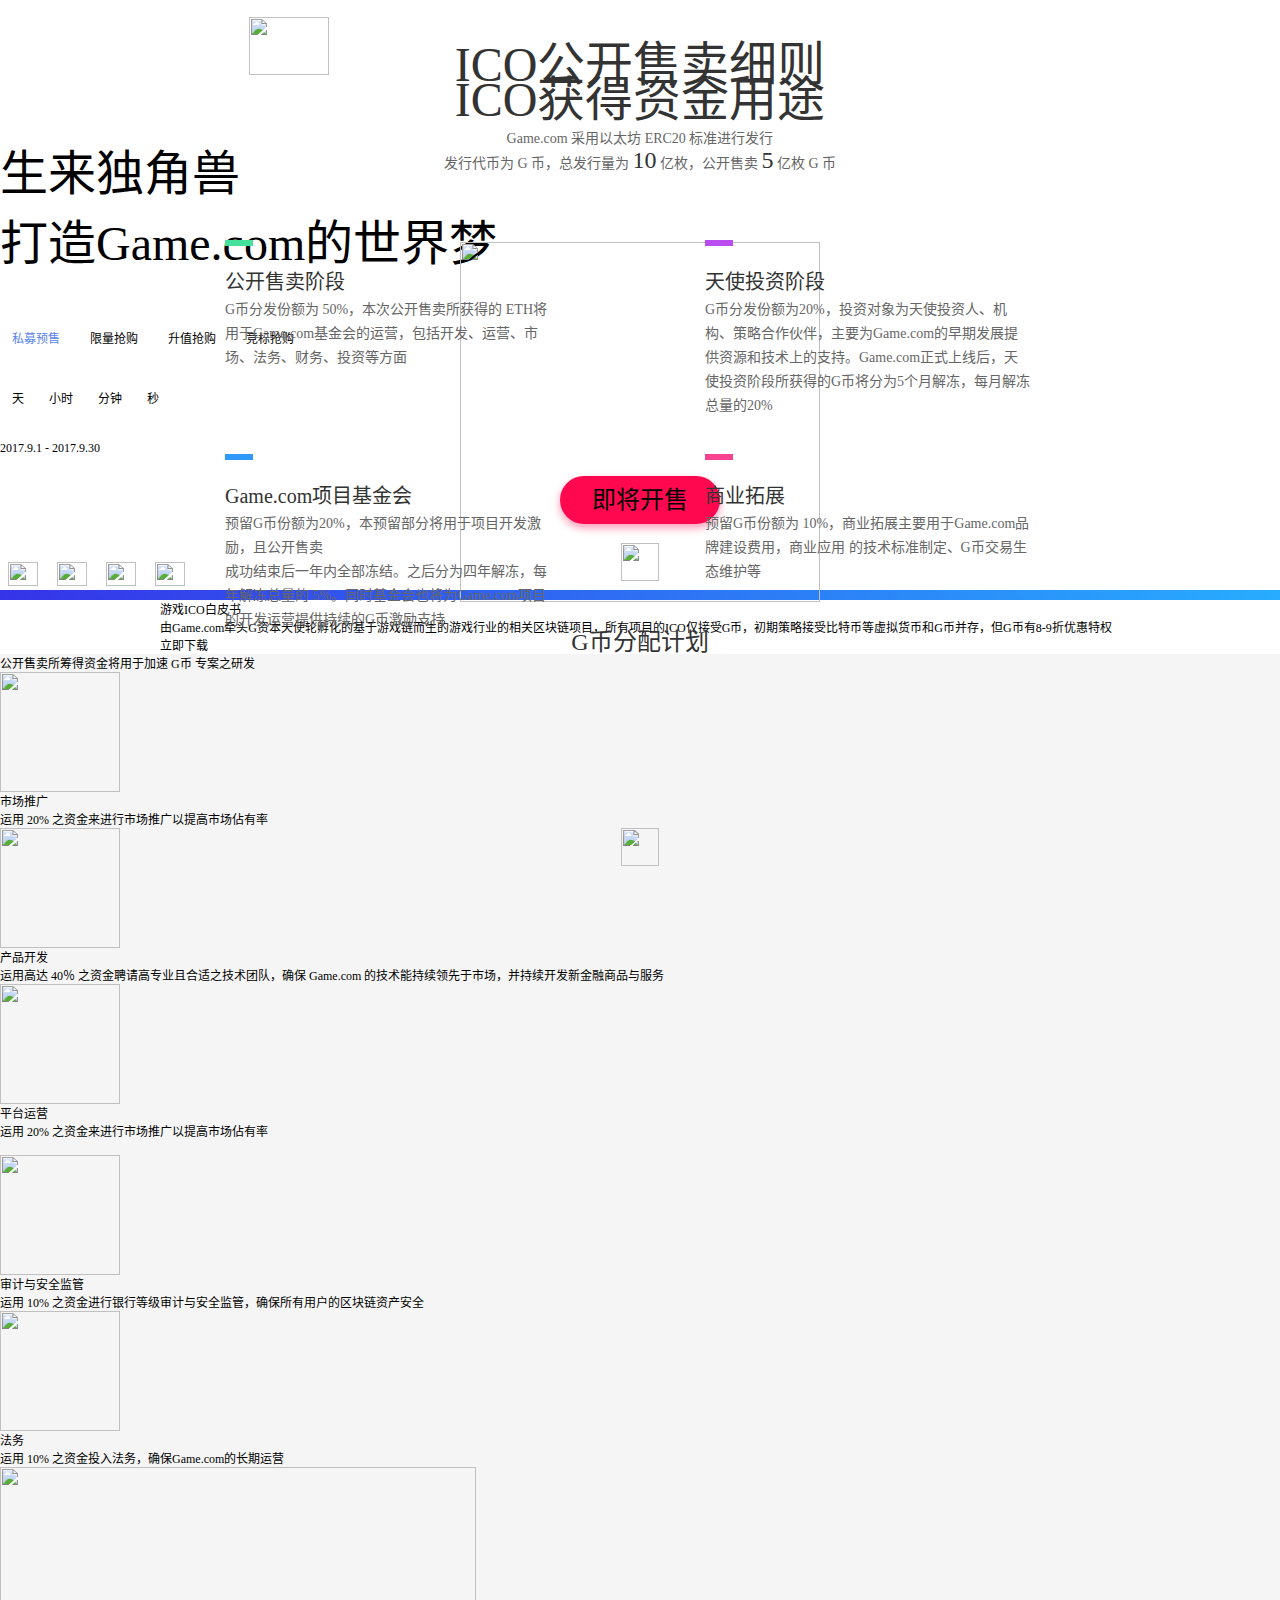
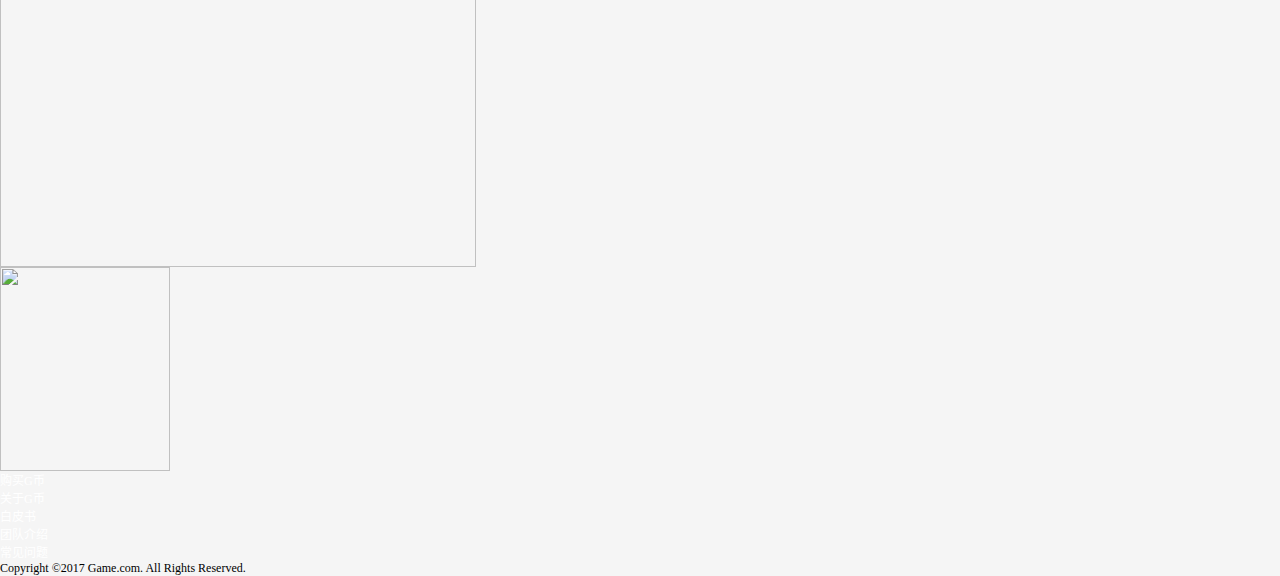
==== commit 88503f37: "样式及其他需求" ====
--- a/test.html
+++ b/test.html
@@ -5,8 +5,8 @@
     <title>Game.com</title>     <link rel="shortcut icon" href="http://ic.game.com/img/bitbug_favicon.ico"/>     <link rel="stylesheet" href="http://ic.game.com/lib/jquery.fullPage.css">-    <link rel="stylesheet" href="./css/index_20170831_1447.css">-    <link rel="stylesheet" href="http://ic.game.com/css/edit.css">+    <link rel="stylesheet" href="css/index_20170901_1700.css">+    <link rel="stylesheet" href="css/edit_20170901_1700.css">     <link rel="stylesheet" href="http://ic.game.com/lib/eff/css/canvasEff.css">  @@ -26,7 +26,7 @@
          <ul class="clearfix nav1">             <li><a href="javascript:;">首页</a></li>-            <li><a href="#page3">G币</a></li>+            <li><a href="#page4">G币</a></li>             <li><a href="#page8">白皮书</a></li>             <li class="logo">                 <a href="javascript:;" class="clearfix">@@ -448,8 +448,8 @@
                 2018.8.8             </div>             <div class="info2">-                Game.com IM连接全球游戏玩家 <br>-                正式发布通过G资本孵化投资 <br>+                Game.com IM连接全球游戏玩 <br>+                家正式发布通过G资本孵化投资 <br>                 的游戏             </div>         </div>@@ -604,7 +604,7 @@
                         Mary Youmans                     </div>                     <div class="i3">-                        CEO+                        PRODUCT MANAGER                     </div>                     <div class="i4">                         由Game.com牵头G资本天使轮孵化的基于游戏链而生的游戏行业的相关区块链项目，所有项目的ICO仅接受G币，初期策略接受比特币等虚拟货币和G币并存@@ -820,7 +820,8 @@
   <script src="http://ic.game.com/lib/eff/js/3d-lines-animation.js"></script>-<script src="http://ic.game.com/lib/eff/js/color.js"></script>+<script src="lib/eff/js/color_20170901_1700.js"></script>+  <script> @@ -833,6 +834,7 @@
             navigation: true,             normalScrollElements: "#section11 .wa",             lpFlag: 0,+            navigationTooltips: ["首页", "生态链", "生态链介绍", "G币介绍", "价格趋势", "发展路线", "售卖阶段", "白皮书", "团队介绍", "售卖细则", "资金用途", "资金用途"],             afterLoad: function (anchorLink, index) {                 if (index == 5) {                     var $imgs = $(".tc img");@@ -900,6 +902,12 @@
                     });                 } +                if (index != 8 && index != 9 && index != 10 && index != 11 && index != 12 ) {+                    $("#fullPage-nav").removeClass("wp");+                } else {+                    $("#fullPage-nav").addClass("wp");+                }+             },             onLeave: function (index, direction) {                 if (index == 12) {@@ -911,12 +919,13 @@
   </script>-<script src="./js/texiao_20170831_1447.js"></script>+<script src="js/texiao_20170901_1700.js"></script>   <script>     reset();     window.onresize = reset;+     function reset() {         var ch = $(window).height();         if (ch < 600) {@@ -937,6 +946,7 @@
              reset(700);         }+         function reset(ch) {             // 第一页             $("#section0 .canvas-content  >p").css({"margin-top": (ch - 600) / 100 * 30 + "px"});@@ -945,22 +955,48 @@
             $("#section1 .round").css({"top": (ch - 600) / 100 * 20 + 75 + "px"});             $("#section1 .p2-t").css({"top": (ch - 600) / 100 * 41 + 230 + "px"});             // 第三页-            $("#section2 .w").css({"margin-top": -55 + ( ch - 600 ) / 100 * 55 + "px"});++            cTop("#section2 .detail .logo", 300, 300 - 55);+            cTop("#section2 .detail .url", 110, 110 - 55);+            cTop("#section2 .detail .title", 188, 188 - 55);+            cTop("#section2 .detail .info", 283, 283 - 55);+            cTop("#section2 .list", 552, 552 - 55);+             // 第四页-            $("#section3 .w").css({"margin-top": (ch - 600) / 100 * 20 - 40 + "px"});+            cTop("#section3 .title", 58, 58 - 40);+            cTop("#section3 .info1", 150, 150 - 40);+            cTop("#section3 .info2", 188, 188 - 40);+            cTop("#section3 .coin", 247, 247 - 40);+            cTop("#section3 .info3", 539, 539 - 40);+            cTop("#section3 .info4", 583, 583 - 40);+             // 第五页-            $("#section4 .w").css({"margin-top": (ch - 600) / 100 * 50 - 70 + "px"});+            cTop("#section4 .title", 39, 39 - 38);+            cTop("#section4 .charts", 106, 106 - 38);+            cTop("#section4 .info", 600, 600 - 38);+             // 第六页-            $("#section5 .w").css({"margin-bottom": 30 - ( ch - 600 ) / 100 * 30 + "px"});-            $("#section5 .route").css({"top": (ch - 600) / 100 * 60 + 300 + "px"});+            cTop("#section5 .title", 60, 60 - 30);+            cTop("#section5 .info", 154, 154 - 50);+            cTop("#section5 .url", 253, 253 - 50);+            cTop("#section5 .line", 283, 283 - 50);+            cTop("#section5 .route", 360, 360 - 60);+             // 第七页-            $("#section6 .w").css({"margin-top": (ch - 600) / 100 * 40 - 75 + "px"});+            $("#section6 .title").css({"top": (ch - 600) / 100 * 75 + 7 + "px"});+            $("#section6 .sel >div").css({"top": (ch - 600) / 100 * 75 + 112 + "px"});+            $("#section6 .line1, #section6 .line2").css({"top": (ch - 600) / 100 * 75 + 172 + "px"});+            $("#section6 .container").css({"top": (ch - 600) / 100 * 75 + 272 + "px"});+            $("#section6 .tri").css({"top": (ch - 600) / 100 * 75 + 257 + "px"});+            $("#section6 .fu").css({"top": (ch - 600) / 100 * 75 + 558 + "px"});+             // 第八页-            $("#section7 .w").css({"margin-top": (ch - 600) / 100 * 45 + "px"});+            $("#section7 .w ").css({"top": (ch - 600) / 100 * 40 + "px"});             // 第九页-            $("#section8 .w").css({"margin-top": (ch - 600) / 100 * 50 - 50 + "px"});-            $("#section8 .info1").css({"top": -(ch - 600) / 100 * 19 + 60 + "px"});-            $("#section8 .info2").css({"top": -(ch - 600) / 100 * 17 + 90 + "px"});+            cTop("#section8 .info1", 41, 10);+            cTop("#section8 .info2", 73, 35);+            cTop("#section8 .abU", 175, 120);+             // 第10页             $("#section9 .info").css({"top": (ch - 600) / 100 * 57 + 70 + "px"});             $("#section9 .info1").css({"top": (ch - 600) / 100 * 25 + "px"});@@ -969,9 +1005,15 @@
             // 第11页             $("#section10 .info1").css({"top": (ch - 600) / 100 * 45 + 15 + "px"});             $("#section10 .info2").css({"top": (ch - 600) / 100 * 80 + 160 + "px"});+++            function cTop(sel, fr, to) {+                $(sel).css({"top": (ch - 600) / 100 * ( fr - to ) + to + "px"});+            }         }     } </script> + </body> </html>--- a/css/index_20170901_1700.css
+++ b/css/index_20170901_1700.css
@@ -0,0 +1,1263 @@
+body,
+ol,
+ul,
+h1,
+h2,
+h3,
+h4,
+h5,
+h6,
+p,
+th,
+td,
+dl,
+dd,
+form,
+fieldset,
+legend,
+input,
+textarea,
+select {
+  margin: 0;
+  padding: 0;
+}
+body {
+  font: 12px "宋体", "Arial Narrow", HELVETICA;
+  background: #fff;
+  -webkit-text-size-adjust: 100%;
+}
+a {
+  color: #fff;
+  text-decoration: none;
+}
+a:hover {
+  color: #fff;
+}
+em {
+  font-style: normal;
+}
+li {
+  list-style: none;
+}
+img {
+  border: 0;
+  vertical-align: middle;
+}
+table {
+  border-collapse: collapse;
+  border-spacing: 0;
+}
+p {
+  word-wrap: break-word;
+}
+.w {
+  margin: 0 auto;
+  width: 960px;
+  height: 100%;
+}
+.a {
+  margin: 0 auto;
+}
+.f {
+  width: 100%;
+}
+.clearfix {
+  zoom: 1;
+}
+/*==for IE6/7 Maxthon2==*/
+.clearfix :after {
+  clear: both;
+  content: '.';
+  display: block;
+  width: 0;
+  height: 0;
+  visibility: hidden;
+}
+.section {
+  height: 100% !important;
+  overflow: hidden;
+  display: block !important;
+}
+.tableCell {
+  display: block !important;
+}
+#section0 #canvas {
+  width: 100%;
+  height: 100%;
+  background-image: linear-gradient(to right, #3e23ff 0%, #ff2362 100%);
+}
+#section0 .canvas-content {
+  width: 100%;
+  height: 100%;
+  padding-top: 0;
+  position: relative;
+}
+#section0 .canvas-content .nav1 {
+  height: 100px;
+  margin: 0 auto;
+  line-height: 100px;
+  text-align: center;
+  display: inline-block;
+  background: url(http://ic.game.com/img/index_img/icon-nav.png) no-repeat;
+  background-position-x: 14px;
+  background-position-y: 48px;
+  transition: all 1s;
+}
+#section0 .canvas-content .nav1 li {
+  text-align: center;
+  display: inline-block;
+  width: 80px;
+  float: left;
+}
+#section0 .canvas-content .nav1 li a {
+  width: 100%;
+  height: 100%;
+  display: block;
+  color: #fff;
+  font-weight: 300;
+  font-size: 12px;
+}
+#section0 .canvas-content .nav1 li a:hover {
+  background-color: transparent;
+}
+#section0 .canvas-content .nav1 li a img {
+  margin-bottom: 10px;
+}
+#section0 .canvas-content .nav1 li a:hover {
+  text-decoration: none;
+}
+#section0 .canvas-content .nav1 .logo {
+  width: 98px;
+}
+#section0 .canvas-content p {
+  font-size: 48px;
+  margin-top: 30px;
+  position: relative;
+  font-weight: 500;
+  text-shadow: 1px 0 10px white;
+}
+#section0 .canvas-content p .line {
+  width: 80px;
+  height: 3px;
+  background-color: #fff;
+  position: absolute;
+  left: 50%;
+  margin-left: -40px;
+  bottom: -14px;
+}
+#section0 .canvas-content .buy {
+  margin-top: 54px;
+}
+#section0 .canvas-content .buy ul {
+  text-align: center;
+  display: inline-block;
+}
+#section0 .canvas-content .buy ul li {
+  text-align: center;
+  width: 72px;
+  height: 23px;
+  line-height: 23px;
+  border-radius: 4px;
+  background-color: rgba(255, 255, 255, 0.1);
+  float: left;
+  font-size: 12px;
+  margin-right: 6px;
+  display: inline-block;
+  cursor: pointer;
+  font-weight: lighter;
+}
+#section0 .canvas-content .buy ul li:hover {
+  background-color: rgba(255, 255, 255, 0.5);
+}
+#section0 .canvas-content .buy ul li.active {
+  background-color: white;
+  color: #5C84EE;
+}
+#section0 .canvas-content .time ul {
+  display: inline-block;
+  text-align: center;
+  margin-left: 12px;
+}
+#section0 .canvas-content .time ul li {
+  display: inline-block;
+  text-align: center;
+  float: left;
+  margin-right: 25px;
+}
+#section0 .canvas-content .time ul li .t {
+  font-size: 48px;
+}
+#section0 .canvas-content .time ul li .text {
+  font-size: 12px;
+  margin-top: 4px;
+  font-weight: lighter;
+}
+#section0 .canvas-content .dur {
+  font-size: 12px;
+  margin-top: 30px;
+  font-weight: lighter;
+}
+#section0 .canvas-content .buyBtn {
+  width: 160px;
+  height: 48px;
+  border-radius: 24px;
+  background-color: #FF0850;
+  font-size: 24px;
+  text-align: center;
+  line-height: 48px;
+  font-weight: 200;
+  cursor: pointer;
+  margin: 20px auto 0 auto;
+  box-shadow: 0 4px 8px 0 rgba(255, 0, 74, 0.4);
+}
+#section0 .canvas-content .share {
+  overflow: hidden;
+  display: inline-block;
+  padding-top: 3%;
+}
+#section0 .canvas-content .share a {
+  margin-left: 8px;
+  margin-right: 8px;
+}
+#section1 {
+  background-image: url(http://ic.game.com/img/index_img/img2.jpg);
+  -webkit-background-size: cover;
+  background-size: cover;
+}
+#section1 .w {
+  position: relative;
+  height: 100%;
+}
+#section1 .w .p2-t {
+  position: absolute;
+  top: 271px;
+}
+#section1 .w .p2-t .url {
+  font-size: 64px;
+  font-weight: 500;
+}
+#section1 .w .p2-t .info {
+  margin-top: 16px;
+  font-size: 36px;
+  font-weight: 500;
+}
+#section1 .w .round {
+  width: 550px;
+  height: 550px;
+  position: absolute;
+  left: 425px;
+  top: 95px;
+}
+#section1 .w .round .quanB {
+  position: absolute;
+}
+#section1 .w .round .quanB .r6 {
+  position: absolute;
+  top: 50%;
+  left: 50%;
+  margin-top: -85px;
+  margin-left: -85px;
+}
+#section1 .w .round .quanB .quanS {
+  position: absolute;
+  top: 50%;
+  left: 50%;
+  margin-top: -79px;
+  margin-left: -79px;
+}
+#section1 .w .round .quanB .qB {
+  animation: zhuan 30s infinite linear;
+}
+#section1 .w .round .quanB .qS {
+  animation: zhuan2 10s infinite linear;
+}
+#section1 .w .round a {
+  position: absolute;
+  z-index: 2;
+  text-align: center;
+}
+#section1 .w .round a p {
+  color: #fff;
+  position: absolute;
+  font-size: 12px;
+  left: 50%;
+  transform: translateX(-50%);
+  width: 120px;
+  font-weight: 200;
+}
+#section1 .w .round .r1 {
+  top: -60px;
+  left: 180px;
+}
+#section1 .w .round .r2 {
+  top: 160px;
+  right: 10px;
+}
+#section1 .w .round .r3 {
+  right: 115px;
+  bottom: 65px;
+}
+#section1 .w .round .r4 {
+  bottom: 65px;
+  left: 40px;
+}
+#section1 .w .round .r5 {
+  top: 169px;
+  left: -48px;
+}
+#section2 {
+  background-image: url(http://ic.game.com/img/index_img/img3.jpg);
+  background-size: cover;
+}
+#section2 .w {
+  height: 100%;
+  position: relative;
+}
+#section2 .w .detail {
+  width: 100%;
+  height: 100%;
+}
+#section2 .w .detail .logo {
+  position: absolute;
+  left: 177px;
+  top: 300px;
+  transform: translateX(-50%) translateY(-50%);
+}
+#section2 .w .detail .url {
+  font-size: 30px;
+  color: #14D6FD;
+  position: absolute;
+  top: 110px;
+  left: 400px;
+}
+#section2 .w .detail .url .line {
+  width: 40px;
+  height: 6px;
+  background-color: #14D6FD;
+  position: absolute;
+  bottom: -10px;
+}
+#section2 .w .detail .title {
+  position: absolute;
+  font-size: 48px;
+  left: 400px;
+  top: 188px;
+}
+#section2 .w .detail .info {
+  position: absolute;
+  font-size: 22px;
+  left: 400px;
+  top: 283px;
+  font-weight: 200;
+}
+#section2 .w .list {
+  position: absolute;
+  left: 283px;
+  top: 552px;
+}
+#section2 .w .list div {
+  transition: all 0.7s;
+  margin-right: 56px;
+  float: left;
+  cursor: pointer;
+}
+#section2 .w .list div:hover {
+  transform: scale(1.6);
+}
+#section3 {
+  background-color: #212124;
+}
+#section3 .w {
+  position: relative;
+}
+#section3 .w .title {
+  font-size: 48px;
+  top: 58px;
+  font-weight: 500;
+  position: absolute;
+  left: 50%;
+  transform: translateX(-50%);
+}
+#section3 .w .info1 {
+  text-align: center;
+  font-size: 20px;
+  top: 150px;
+  font-weight: 100;
+  position: absolute;
+  left: 50%;
+  transform: translateX(-50%);
+  width: 100%;
+}
+#section3 .w .info2 {
+  text-align: center;
+  font-size: 20px;
+  top: 188px;
+  font-weight: 100;
+  position: absolute;
+  left: 50%;
+  transform: translateX(-50%);
+  width: 100%;
+}
+#section3 .w .coin {
+  position: absolute;
+  left: 50%;
+  transform: translateX(-50%);
+  top: 247px;
+}
+#section3 .w .coin .b {
+  position: absolute;
+}
+#section3 .w .coin .b1 {
+  top: 42px;
+  left: -20px;
+  animation: bling 0.5s 0.15s infinite alternate;
+}
+#section3 .w .coin .b2 {
+  top: 133px;
+  left: 12px;
+  animation: bling 0.5s 0.3s infinite alternate;
+}
+#section3 .w .coin .b3 {
+  left: 19px;
+  top: 168px;
+  animation: bling 0.5s 0.45s infinite alternate;
+}
+#section3 .w .coin .b4 {
+  top: 63px;
+  left: 17px;
+  animation: bling 0.5s 0.6s infinite alternate;
+}
+#section3 .w .coin .b5 {
+  top: 211px;
+  left: 35px;
+  animation: bling 0.5s 0.75s infinite alternate;
+}
+#section3 .w .coin .b6 {
+  left: 55px;
+  top: 42px;
+  animation: bling 0.5s 0.9s infinite alternate;
+}
+#section3 .w .coin .b7 {
+  left: 210px;
+  top: 75px;
+  animation: bling 0.5s 1.05s infinite alternate;
+}
+#section3 .w .coin .b8 {
+  top: 132px;
+  left: 222px;
+  animation: bling 0.5s 1.2s infinite alternate;
+}
+#section3 .w .coin .b9 {
+  top: 194px;
+  left: 284px;
+  animation: bling 0.5s 1.35s infinite alternate;
+}
+#section3 .w .info3 {
+  position: absolute;
+  left: 50%;
+  transform: translateX(-50%);
+  top: 539px;
+  font-size: 23px;
+  color: #FED006;
+  font-weight: 500;
+}
+#section3 .w .info4 {
+  position: absolute;
+  left: 50%;
+  transform: translateX(-50%);
+  font-size: 14px;
+  top: 583px;
+  text-align: center;
+  color: #ccc;
+  font-weight: 100;
+  width: 100%;
+}
+#section4 {
+  background-color: #212124;
+}
+#section4 .w {
+  position: relative;
+}
+#section4 .w .title {
+  position: absolute;
+  left: 50%;
+  transform: translateX(-50%);
+  top: 39px;
+  font-size: 48px;
+}
+#section4 .w .charts {
+  position: absolute;
+  left: 50%;
+  transform: translateX(-50%);
+  width: 910px;
+  height: 482px;
+  top: 106px;
+  background-image: url(http://ic.game.com/img/table/tb.png);
+  background-size: cover;
+}
+#section4 .w .charts .tc {
+  position: absolute;
+  height: 420px;
+  width: 100%;
+  top: 17px;
+  overflow: hidden;
+}
+#section4 .w .charts .tc img {
+  position: absolute;
+}
+#section4 .w .charts .tc img:nth-child(1) {
+  left: 47px;
+  bottom: -389px;
+}
+#section4 .w .charts .tc img:nth-child(2) {
+  left: 127px;
+  bottom: -299px;
+}
+#section4 .w .charts .tc img:nth-child(3) {
+  left: 209px;
+  bottom: -189px;
+}
+#section4 .w .charts .tc img:nth-child(4) {
+  left: 290px;
+  bottom: -104px;
+}
+#section4 .w .charts .tc img:nth-child(5) {
+  left: 371px;
+  bottom: -59px;
+}
+#section4 .w .charts .tc img:nth-child(6) {
+  left: 478px;
+  bottom: -69px;
+}
+#section4 .w .charts .tc img:nth-child(7) {
+  left: 558px;
+  bottom: -104px;
+}
+#section4 .w .charts .tc img:nth-child(8) {
+  left: 638px;
+  bottom: -204px;
+}
+#section4 .w .charts .tc img:nth-child(9) {
+  left: 720px;
+  bottom: -299px;
+}
+#section4 .w .charts .tc img:nth-child(10) {
+  left: 802px;
+  bottom: -389px;
+}
+#section4 .w .info {
+  position: absolute;
+  left: 50%;
+  transform: translateX(-50%);
+  top: 600px;
+  font-size: 12px;
+  color: #ccc;
+  font-weight: 100;
+  text-align: center;
+  width: 500px;
+}
+#section5 {
+  position: relative;
+  background: url("http://ic.game.com/img/index_img/img4.jpg");
+  background-size: cover;
+}
+#section5 .w {
+  position: relative;
+}
+#section5 .w .title {
+  font-size: 56px;
+  position: absolute;
+  top: 60px;
+  left: 50%;
+  transform: translateX(-50%);
+  margin-top: -25px;
+}
+#section5 .w .info {
+  font-size: 18px;
+  text-align: center;
+  width: 842px;
+  position: absolute;
+  left: 50%;
+  transform: translateX(-50%);
+  top: 154px;
+  font-weight: 100;
+}
+#section5 .w .url {
+  font-size: 28px;
+  letter-spacing: 2.79px;
+  position: absolute;
+  top: 253px;
+  left: 50%;
+  transform: translateX(-50%);
+}
+#section5 .w .line {
+  position: absolute;
+  top: 283px;
+  left: 50%;
+  transform: translateX(-50%);
+}
+#section5 .route {
+  height: 200px;
+  position: absolute;
+  top: 360px;
+}
+#section5 .route .wl {
+  position: absolute;
+  top: 100px;
+  overflow: hidden;
+  width: 0;
+}
+#section5 .route .stT {
+  display: none;
+  position: absolute;
+  top: -2px;
+}
+#section5 .route .stT img {
+  position: absolute;
+}
+#section5 .route .stT .info1 {
+  position: absolute;
+  font-size: 18px;
+  left: 18px;
+  top: 24px;
+}
+#section5 .route .stT .info2 {
+  font-size: 18px;
+  position: absolute;
+  left: 18px;
+  top: 50px;
+  width: max-content;
+}
+#section5 .route .stB {
+  display: none;
+  position: absolute;
+  left: 100px;
+  top: 136px;
+}
+#section5 .route .stB img {
+  position: absolute;
+}
+#section5 .route .stB .info1 {
+  position: absolute;
+  font-size: 18px;
+  left: 18px;
+  top: 80px;
+  font-family: "Lucida Grande" !important;
+}
+#section5 .route .stB .info2 {
+  font-size: 18px;
+  position: absolute;
+  left: 18px;
+  top: 104px;
+  width: max-content;
+}
+#section5 .route .st1 {
+  left: 80px;
+}
+#section5 .route .st1 .info2 {
+  color: #82D5BE;
+  width: 72px;
+}
+#section5 .route .st2 {
+  left: 100px;
+}
+#section5 .route .st2 .info2 {
+  color: #84DBBD;
+  width: 176px;
+}
+#section5 .route .st3 {
+  left: 256px;
+}
+#section5 .route .st3 .info2 {
+  color: #82D5CB;
+  width: 122px;
+}
+#section5 .route .st4 {
+  left: 350px;
+}
+#section5 .route .st4 .info2 {
+  color: #77CCD3;
+  width: 344px;
+}
+#section5 .route .st5 {
+  left: 490px;
+}
+#section5 .route .st5 .info2 {
+  color: #75B9E1;
+  width: 234px;
+}
+#section5 .route .st6 {
+  left: 808px;
+}
+#section5 .route .st6 .info2 {
+  color: #8786C8;
+  width: 266px;
+}
+#section5 .route .st7 {
+  left: 1061px;
+  top: -29px;
+}
+#section5 .route .st7 .info2 {
+  color: #C26BE6;
+  width: 266px;
+}
+#section6 {
+  background-image: linear-gradient(45deg, #3533E8 0%, #27ADFF 100%);
+}
+#section6 .w {
+  position: relative;
+  width: 787px;
+  height: 100%;
+  padding-bottom: 10px;
+}
+#section6 .w .title {
+  position: absolute;
+  font-size: 48px;
+  top: 81px;
+  width: 100%;
+  text-align: center;
+}
+#section6 .w .sel > div {
+  width: 120px;
+  height: 120px;
+  border-radius: 50%;
+  border: 1px solid white;
+  font-weight: 200;
+  position: absolute;
+  top: 187px;
+  cursor: pointer;
+  transition: all 0.4s;
+}
+#section6 .w .sel > div.active {
+  background: #fff;
+  color: #3C74F4;
+}
+#section6 .w .sel > div.active .no {
+  font-size: 20px;
+  position: absolute;
+  top: 16px;
+  left: 50%;
+  transform: translateX(-50%);
+}
+#section6 .w .sel > div.active .time {
+  position: absolute;
+  font-size: 14px;
+  top: 60px;
+  left: 50%;
+  transform: translateX(-50%);
+}
+#section6 .w .sel > div.active .line {
+  position: absolute;
+  top: 46px;
+  width: 24px;
+  height: 4px;
+  background-color: #3C74F4;
+  left: 50%;
+  transform: translateX(-50%);
+}
+#section6 .w .sel > div.sil .no {
+  font-size: 20px;
+  position: absolute;
+  top: 16px;
+  left: 50%;
+  transform: translateX(-50%);
+}
+#section6 .w .sel > div.sil .time {
+  position: absolute;
+  font-size: 14px;
+  top: 60px;
+  left: 50%;
+  transform: translateX(-50%);
+}
+#section6 .w .sel > div.sil .line {
+  position: absolute;
+  width: 24px;
+  height: 4px;
+  top: 46px;
+  left: 50%;
+  transform: translateX(-50%);
+  background-color: #fff;
+}
+#section6 .w .sel > div.sil:hover {
+  background-color: rgba(255, 255, 255, 0.1);
+}
+#section6 .w .sel .sel1 {
+  left: 80px;
+}
+#section6 .w .sel .sel2 {
+  left: 333px;
+}
+#section6 .w .sel .sel3 {
+  left: 586px;
+}
+#section6 .w .line1 {
+  position: absolute;
+  width: 133px;
+  height: 1px;
+  background-color: #fff;
+  left: 201px;
+  top: 247px;
+}
+#section6 .w .line2 {
+  position: absolute;
+  width: 133px;
+  height: 1px;
+  background-color: #fff;
+  left: 455px;
+  top: 247px;
+}
+#section6 .w .container {
+  position: absolute;
+  width: 100%;
+  background-color: #fff;
+  border-radius: 8px;
+  top: 347px;
+  box-shadow: 0 6px 14px transparent;
+  font-weight: 200;
+  transition: all 1s;
+  height: 128px;
+  overflow: hidden;
+}
+#section6 .w .container .text {
+  width: 100%;
+  height: 100%;
+  padding-left: 30px;
+  padding-right: 42px;
+  box-sizing: border-box;
+}
+#section6 .w .container .text div {
+  display: none;
+}
+#section6 .w .container .text .title1 {
+  margin-top: 20px;
+  margin-bottom: 12px;
+  line-height: 28px;
+  font-size: 20px;
+  color: #5161A2;
+}
+#section6 .w .container .text .info {
+  font-size: 14px;
+  line-height: 24px;
+  color: #69728E;
+}
+#section6 .w .container .text .li {
+  font-size: 14px;
+  line-height: 24px;
+  color: #69728E;
+  margin-left: 17px;
+  margin-top: 10px;
+}
+#section6 .w .container .text .li li {
+  list-style: square outside url("http://ic.game.com/img/whitepage/dot.png");
+}
+#section6 .w .container .t1 div {
+  display: block;
+}
+#section6 .w .tri {
+  width: 30px;
+  height: 30px;
+  background-color: #fff;
+  position: absolute;
+  transform: rotate(45deg);
+  transition: all 1s;
+  top: 332px;
+  left: 123px;
+}
+#section6 .w .fu {
+  font-size: 14px;
+  position: absolute;
+  left: 50%;
+  transform: translateX(-50%);
+  top: 646px;
+  width: 696px;
+  font-weight: 200;
+}
+#section7 {
+  background-color: #fff;
+}
+#section7 .tableCell .w {
+  position: absolute;
+  background: url(http://ic.game.com/img/whitepage/bg.jpg) no-repeat;
+  background-size: cover;
+  height: 596px;
+  width: 928px;
+  left: 50%;
+  top: 40px;
+  transform: translateX(-50%);
+}
+#section7 .tableCell .w .title {
+  position: absolute;
+  font-size: 48px;
+  left: 74px;
+  top: 161px;
+  line-height: 67px;
+  font-weight: 500;
+}
+#section7 .tableCell .w .info {
+  font-weight: 100;
+  position: absolute;
+  left: 74px;
+  top: 232px;
+  font-size: 14px;
+  width: 425px;
+  line-height: 30px;
+}
+#section7 .tableCell .w .btn {
+  font-weight: 200;
+  position: absolute;
+  width: 160px;
+  height: 48px;
+  border-radius: 24px;
+  background-color: #FF0850;
+  box-shadow: 0 1px 0px #FF5886;
+  font-size: 24px;
+  text-align: center;
+  line-height: 48px;
+  left: 74px;
+  top: 418px;
+}
+#section8 {
+  background-color: #fff;
+}
+#section8 .w {
+  position: relative;
+}
+#section8 .w .info1 {
+  position: absolute;
+  left: 50%;
+  transform: translateX(-50%);
+  top: 41px;
+  font-weight: 200;
+  color: #A8ACB9;
+  font-size: 12px;
+}
+#section8 .w .info2 {
+  position: absolute;
+  left: 50%;
+  transform: translateX(-50%);
+  font-size: 48px;
+  color: #333;
+  top: 73px;
+  font-weight: 600;
+}
+#section8 .w .abU {
+  position: absolute;
+  left: 50%;
+  transform: translateX(-50%);
+  top: 175px;
+  width: 100%;
+  height: 467px;
+}
+#section8 .w .abU ul {
+  width: 100%;
+  height: 100%;
+}
+#section8 .w .abU ul li {
+  float: left;
+  margin-right: 50px;
+  width: 200px;
+  height: 467px;
+  position: relative;
+}
+#section8 .w .abU ul li div {
+  width: 200px;
+  height: 467px;
+  position: absolute;
+  left: 50%;
+  transform: translateX(-50%);
+}
+#section8 .w .abU ul li .i2 {
+  font-size: 16px;
+  top: 274px;
+  color: #4F5362;
+  text-align: center;
+}
+#section8 .w .abU ul li .i3 {
+  font-size: 12px;
+  color: #333333;
+  top: 304px;
+  font-weight: 100;
+  text-align: center;
+}
+#section8 .w .abU ul li .i4 {
+  position: absolute;
+  left: 50%;
+  transform: translateX(-50%);
+  width: 200px;
+  font-size: 12px;
+  line-height: 24px;
+  text-align: center;
+  top: 347px;
+  color: #333;
+  font-weight: 200;
+}
+#section8 .w .abU ul li:last-child {
+  margin-right: 0;
+}
+#section9 {
+  background-color: #F5F5F5;
+}
+#section9 .info1 {
+  position: absolute;
+  left: 50%;
+  transform: translateX(-50%);
+  font-size: 48px;
+  top: 25px;
+  color: #333333;
+}
+#section9 .info {
+  font-size: 14px;
+  color: #666;
+  text-align: center;
+  position: absolute;
+  left: 50%;
+  transform: translateX(-50%);
+  top: 127px;
+  font-weight: 200;
+  vertical-align: baseline;
+}
+#section9 .info span {
+  font-weight: 500;
+  font-size: 24px;
+  vertical-align: baseline;
+  color: #333333;
+}
+#section9 .info2 {
+  position: absolute;
+  left: 50%;
+  transform: translateX(-50%);
+  top: 242px;
+}
+#section9 .info2 .t {
+  position: absolute;
+  display: none;
+}
+#section9 .info2 .t1 {
+  top: 84px;
+  left: -160px;
+}
+#section9 .info2 .t2 {
+  left: 247px;
+  top: -16px;
+}
+#section9 .info2 .t3 {
+  left: 341px;
+  top: 94px;
+}
+#section9 .info2 .t4 {
+  left: 289px;
+  top: 287px;
+}
+#section9 .info3 {
+  font-size: 24px;
+  position: absolute;
+  left: 50%;
+  transform: translateX(-50%);
+  color: #333;
+  top: 622px;
+  font-weight: 200;
+}
+#section10 {
+  background-color: #F5F5F5;
+}
+#section10 .info1 {
+  position: absolute;
+  left: 50%;
+  transform: translateX(-50%);
+  font-size: 48px;
+  top: 60px;
+  color: #333333;
+}
+#section10 .info2 {
+  position: absolute;
+  left: 50%;
+  transform: translateX(-50%);
+  color: #333333;
+  top: 240px;
+  height: 397px;
+  width: 830px;
+}
+#section10 .info2 > div {
+  position: absolute;
+  width: 363px;
+  height: 130px;
+}
+#section10 .info2 > div .line {
+  position: absolute;
+  width: 28px;
+  height: 6px;
+}
+#section10 .info2 > div .t1 {
+  position: absolute;
+  font-size: 20px;
+  top: 26px;
+  width: max-content;
+  font-weight: 500;
+}
+#section10 .info2 > div .t2 {
+  position: absolute;
+  color: #666;
+  font-size: 14px;
+  line-height: 24px;
+  top: 58px;
+  width: 327px;
+  font-weight: 200;
+}
+#section10 .info2 .c2 {
+  left: 480px;
+}
+#section10 .info2 .c3 {
+  top: 214px;
+}
+#section10 .info2 .c4 {
+  left: 480px;
+  top: 214px;
+}
+#section11 {
+  background-color: #F5F5F5;
+  height: 100%;
+}
+#section11 .tableCell {
+  display: block;
+  overflow: hidden;
+}
+#section11 .tableCell .container1 {
+  width: 100%;
+  height: 105%;
+  box-sizing: content-box;
+  overflow: scroll;
+  overflow-x: hidden;
+}
+#section11 .tableCell .container1 .wa {
+  margin: 0 auto;
+  text-align: center;
+  position: relative;
+  height: 1150px;
+}
+#section11 .tableCell .container1 .wa .info1 {
+  font-size: 24px;
+  color: #333333;
+  width: 960px;
+  margin: 0 auto;
+  padding: 60px;
+  text-align: left;
+  font-weight: 300;
+}
+#section11 .tableCell .container1 .wa .info2 {
+  position: absolute;
+  width: 720px;
+  left: 50%;
+  transform: translateX(-50%);
+  top: 197px;
+}
+#section11 .tableCell .container1 .wa .info2 .use {
+  display: inline-block;
+  text-align: center;
+  width: 180px;
+  float: left;
+  margin-right: 90px;
+  margin-bottom: 60px;
+}
+#section11 .tableCell .container1 .wa .info2 .use img {
+  margin: 0 auto;
+}
+#section11 .tableCell .container1 .wa .info2 .use .p1 {
+  text-align: center;
+  font-size: 18px;
+  color: #333;
+  margin-top: 16px;
+  margin-bottom: 4px;
+  font-weight: 500;
+}
+#section11 .tableCell .container1 .wa .info2 .use .p2 {
+  text-align: center;
+  font-size: 12px;
+  color: #666;
+  font-weight: 200;
+}
+#section11 .tableCell .container1 .wa .info2 .use4 {
+  margin-left: 135px;
+}
+#section11 .tableCell .container1 .wa .info2 .use3 {
+  margin-right: 0;
+}
+#section11 .tableCell .container1 .wa .footer {
+  height: 400px;
+  width: 100%;
+  position: absolute;
+  bottom: 0;
+  background-color: #1A1A1A;
+}
+#section11 .tableCell .container1 .wa .footer .bgg {
+  width: 476px;
+  height: 400px;
+  position: absolute;
+  right: 50%;
+  z-index: 0;
+}
+#section11 .tableCell .container1 .wa .footer .logo {
+  position: absolute;
+  left: 50%;
+  transform: translateX(-50%);
+  top: 34px;
+  z-index: 100;
+}
+#section11 .tableCell .container1 .wa .footer .sele {
+  display: inline-block;
+  margin-top: 308px;
+  z-index: 100;
+  position: relative;
+}
+#section11 .tableCell .container1 .wa .footer .sele a {
+  z-index: 100;
+  font-size: 14px;
+  color: #999999;
+  float: left;
+  margin: 13px;
+  margin-top: 0;
+  margin-bottom: 0;
+  font-weight: 100;
+}
+#section11 .tableCell .container1 .wa .footer .cpr {
+  position: relative;
+  font-size: 14px;
+  color: #999999;
+  z-index: 100;
+  font-weight: 100;
+}
+.next {
+  position: absolute;
+  left: 50%;
+  margin-left: -19px;
+  top: 92%;
+}
+@keyframes zhuan {
+  from {
+    transform: rotate(0);
+  }
+  to {
+    transform: rotate(360deg);
+  }
+}
+@keyframes zhuan2 {
+  from {
+    transform: rotate(0);
+  }
+  to {
+    transform: rotate(-360deg);
+  }
+}
+@keyframes bling {
+  from {
+    opacity: 1;
+  }
+  to {
+    opacity: 0;
+  }
+}
+.des {
+  display: none;
+}
+.op0 {
+  opacity: 0;
+}
--- a/css/edit_20170901_1700.css
+++ b/css/edit_20170901_1700.css
@@ -0,0 +1,53 @@
+#fullPage-nav li {
+  margin-top: 15px;
+  margin-bottom: 15px;
+}
+#fullPage-nav li span {
+  transition: all 0.2s;
+  background-color: rgba(255, 255, 255, 0.6);
+  border: none;
+}
+#fullPage-nav li .active span {
+  border-radius: 5px;
+  height: 30px;
+  transform: translateY(-11px);
+  background-color: #FFFFFF;
+}
+#fullPage-nav .fullPage-tooltip {
+  background-color: #F2F2F2;
+  width: 65px;
+  height: 20px;
+  font-size: 12px;
+  color: #666666;
+  text-align: center;
+  line-height: 20px;
+  border-radius: 4px;
+}
+#fullPage-nav .fullPage-tooltip:before {
+  display: block;
+  position: absolute;
+  content: "";
+  width: 6px;
+  height: 6px;
+  background-color: #F2F2F2;
+  top: 50%;
+  right: -3px;
+  transform: rotate(45deg);
+  margin-top: -3px;
+}
+#fullPage-nav.wp li span {
+  background-color: #E6E6E6;
+  border: none;
+}
+#fullPage-nav.wp li .active span {
+  background-color: #D9D9D9;
+}
+#fullPage-nav.wp .fullPage-tooltip {
+  background-color: #E6E6E6;
+}
+#fullPage-nav.wp .fullPage-tooltip:before {
+  background-color: #E6E6E6;
+}
+#superContainer {
+  z-index: 0;
+}
